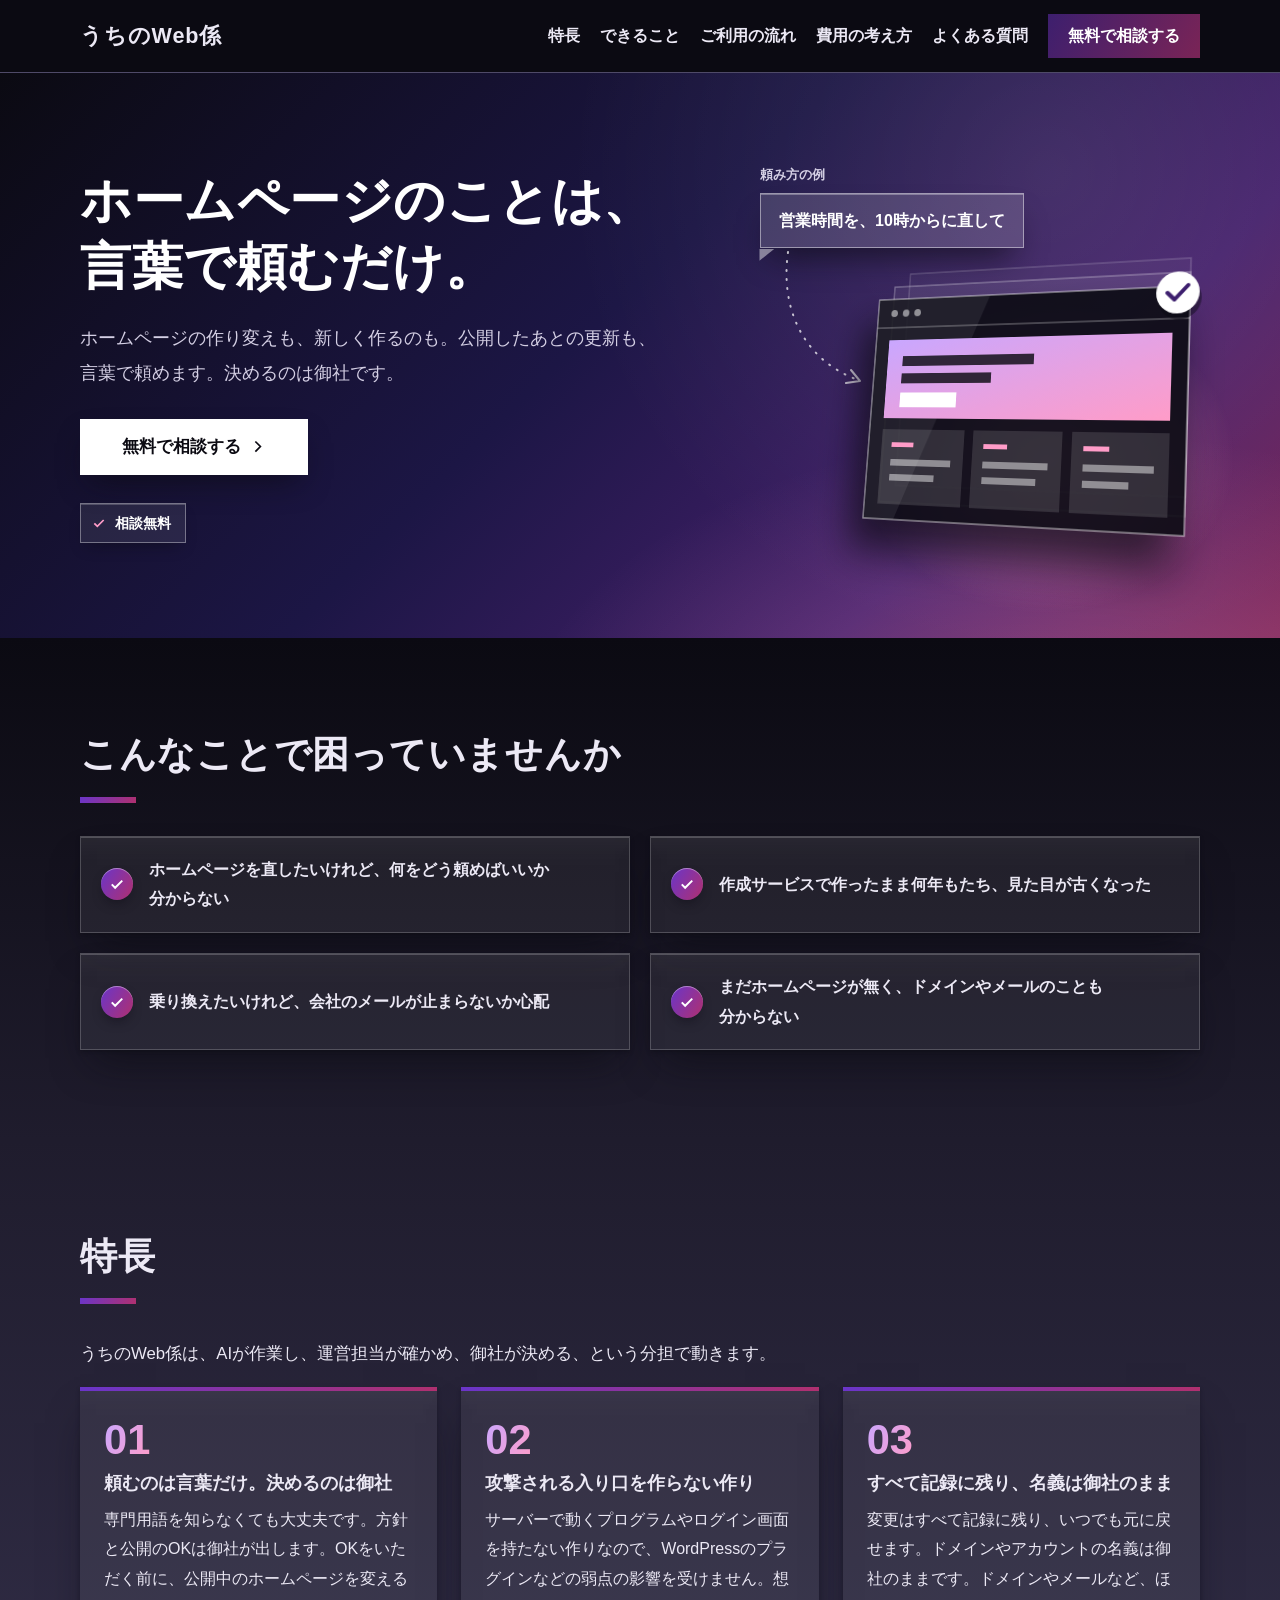
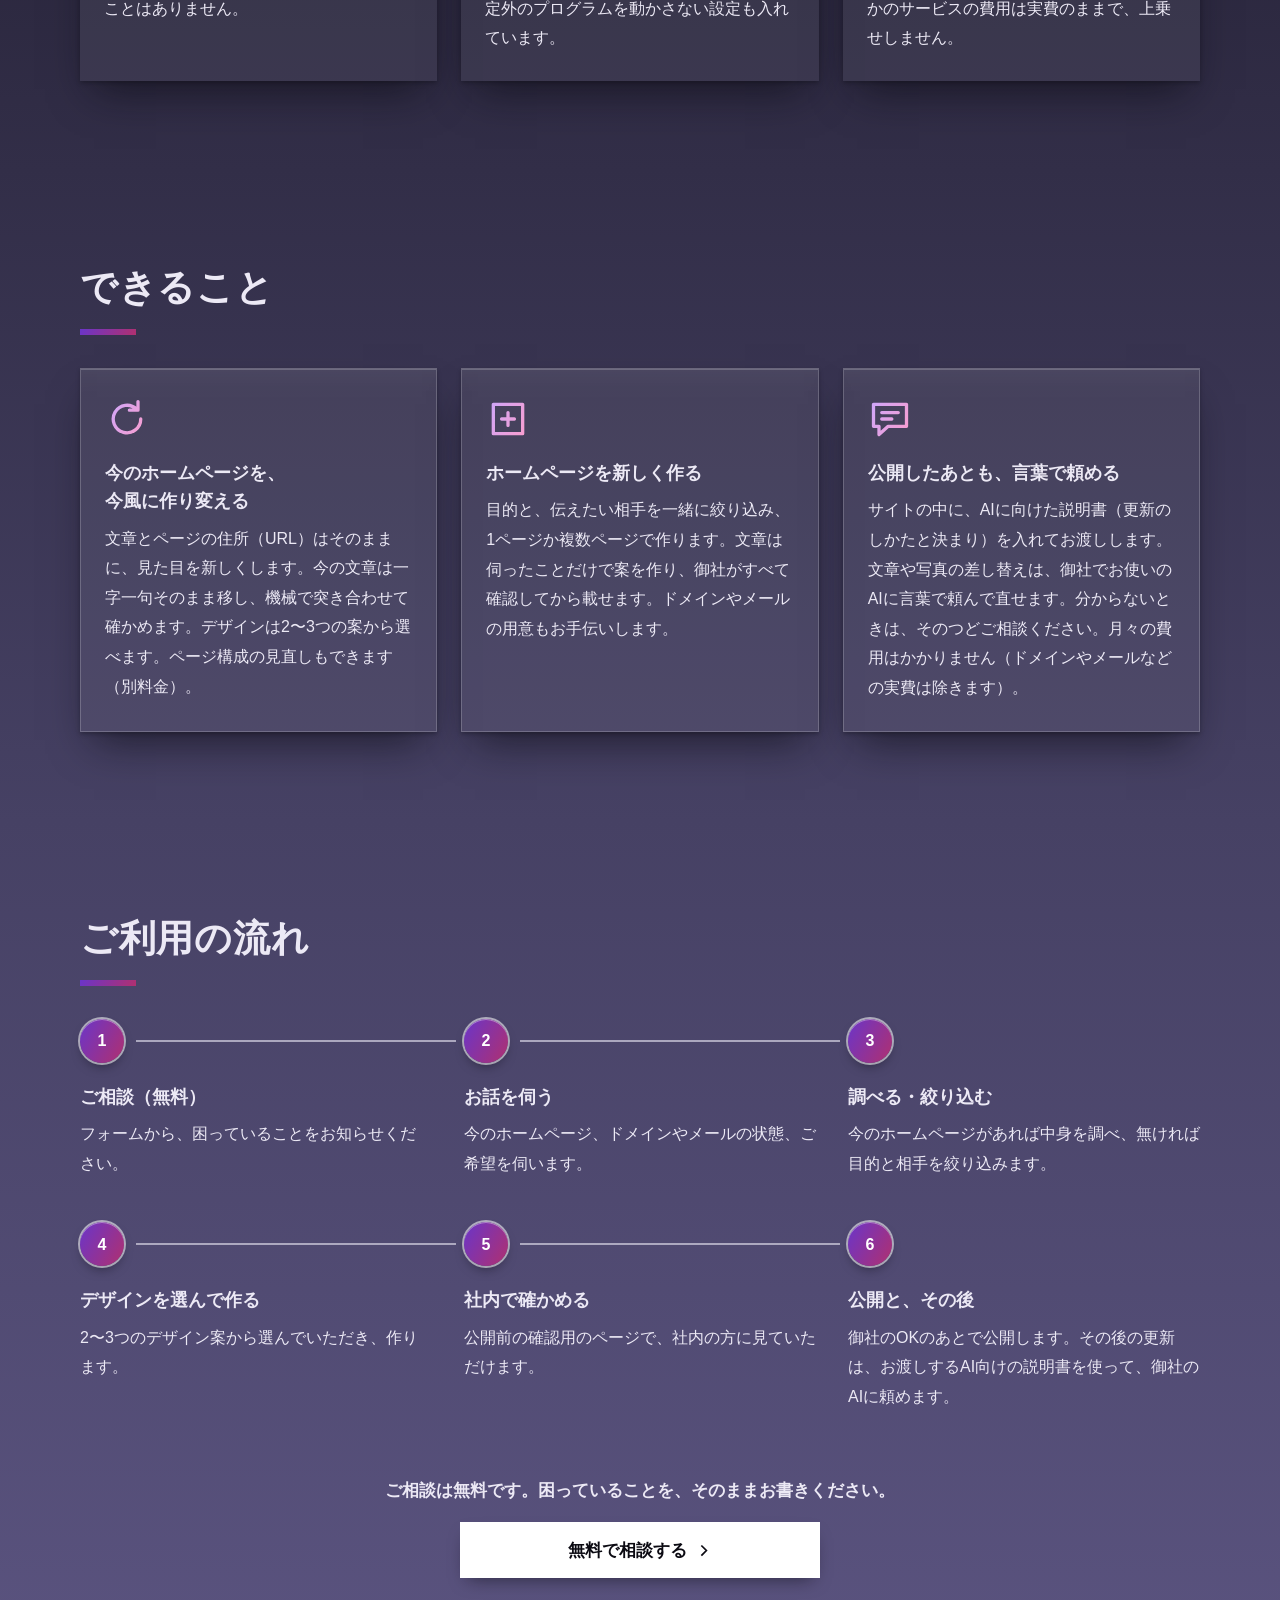
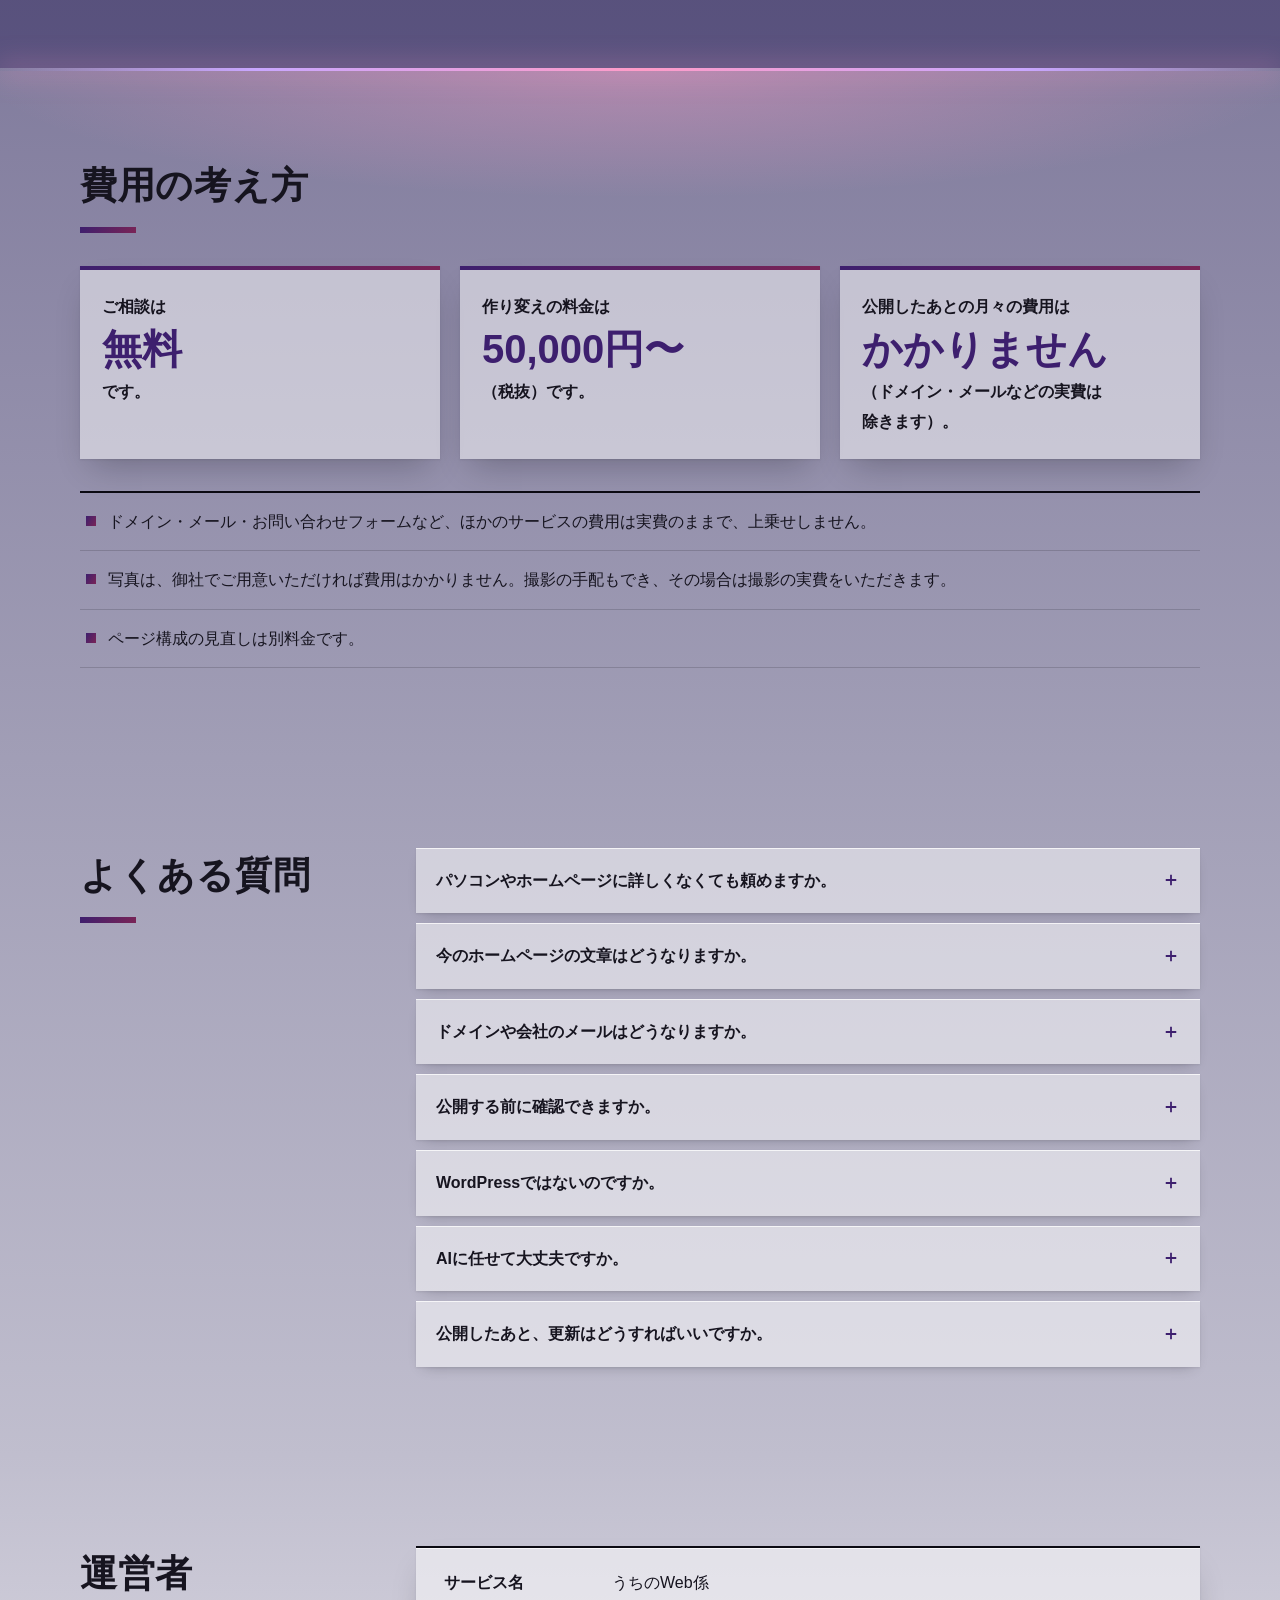
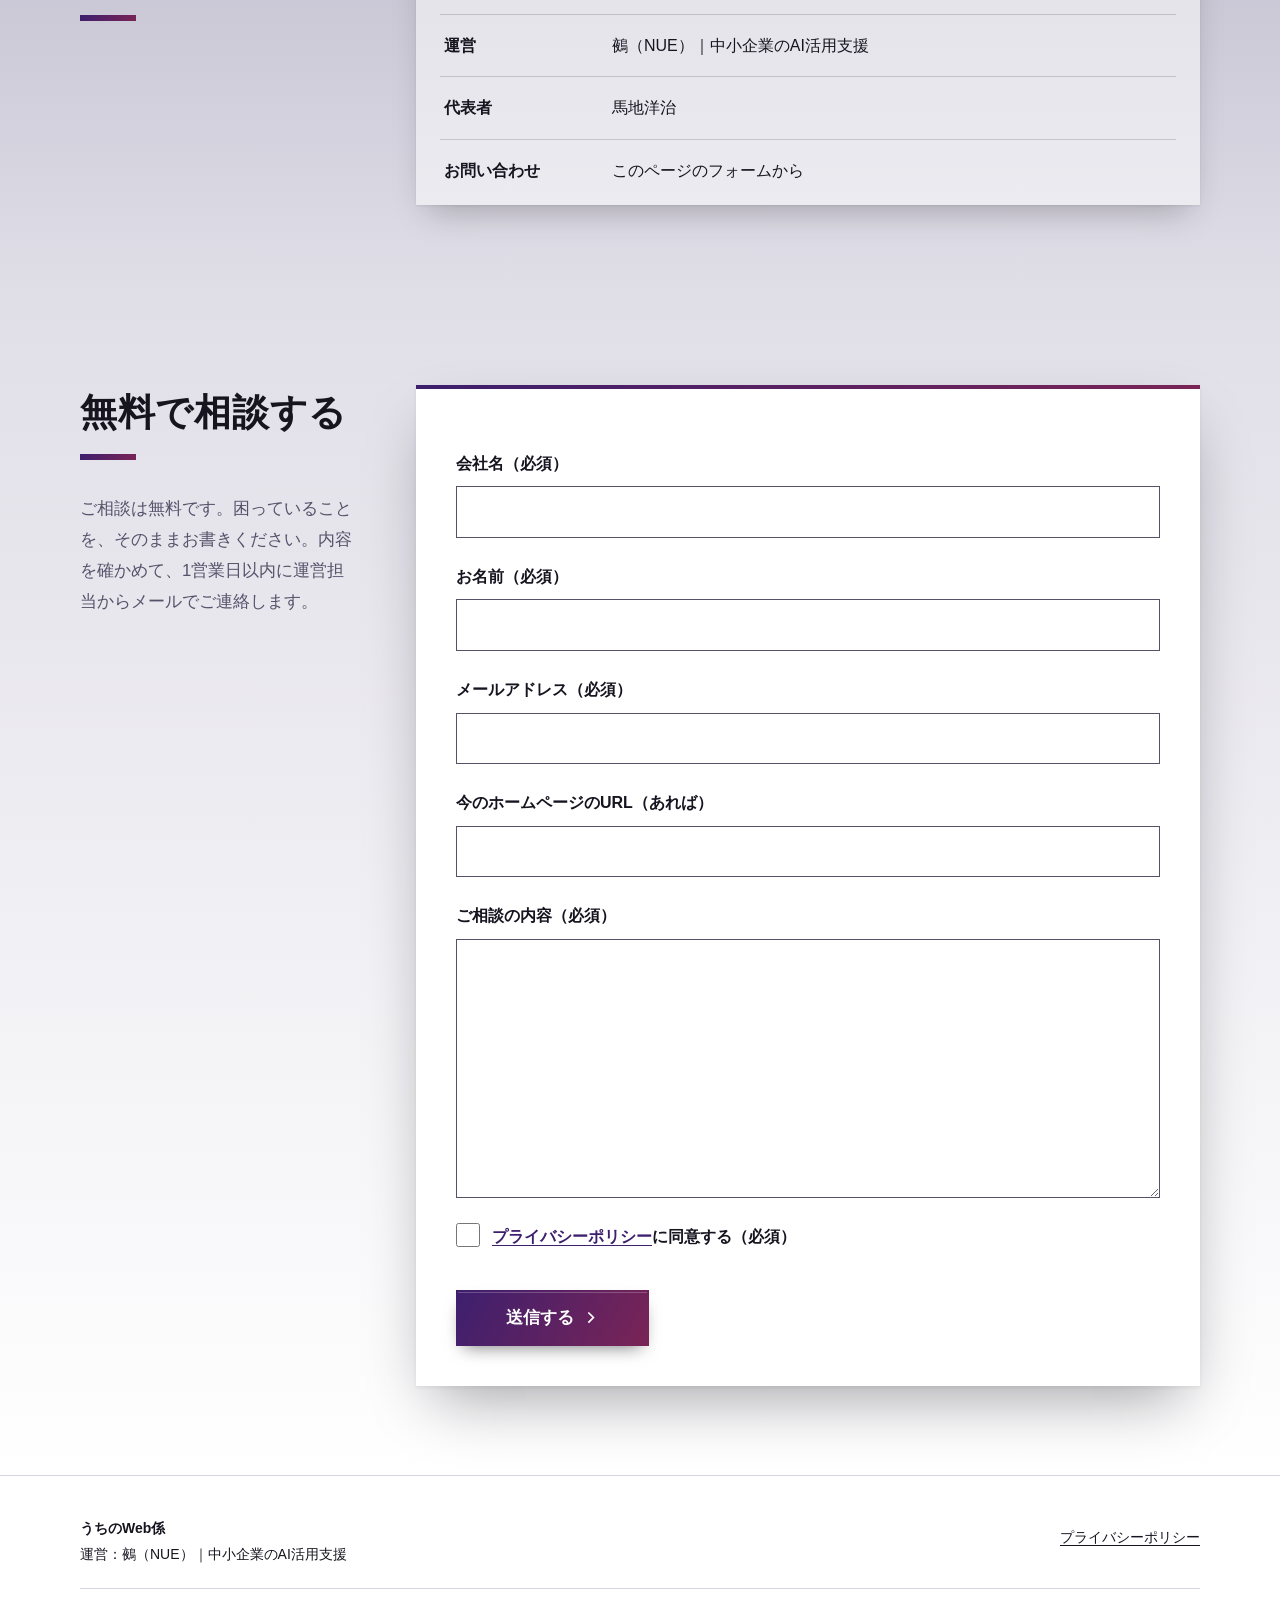
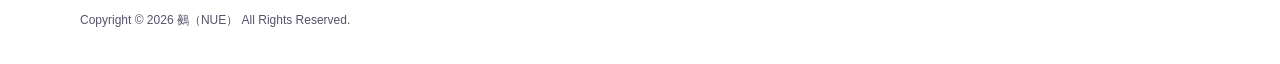
==== index.html @ 13e49b5f "アクセス解析（GoatCounter・Cookie を使わない計測の画像）を全ページに入れる：計測の画像・CSP の img-src・設定・説明書 Co-Authored-By: Claude Opu" ====
<!DOCTYPE html>
<html lang="ja">
<head>
<meta charset="utf-8">
<meta name="viewport" content="width=device-width, initial-scale=1">
<meta http-equiv="Content-Security-Policy" content="default-src 'none'; script-src 'self' 'sha256-riitXBKGtl5y5ccA7GF6ccqJuwEVP5tm8j0ff/fbw9U=' 'sha256-F5KLBaZ2o/7K+NiLPH9sYAgKS5v1W6GIOlRsIuiCIig='; style-src 'self'; img-src 'self' data: https://yojiumaji.goatcounter.com; frame-src 'none'; base-uri 'self'; form-action 'self' https://ssgform.com">
<title>ホームページの作成と更新を、言葉で頼めるサービス - うちのWeb係</title>
<meta name="description" content="中小企業のホームページの作り変えと新規作成を、AIと運営担当が引き受けます。頼むのは言葉だけ。公開する前に、必ず御社が確認します。公開したあとの更新も、言葉で頼めます。ご相談は無料です。">
<link rel="canonical" href="https://www.example.com/">
<meta property="og:type" content="website">
<meta property="og:site_name" content="うちのWeb係">
<meta property="og:locale" content="ja_JP">
<meta property="og:title" content="ホームページの作成と更新を、言葉で頼めるサービス">
<meta property="og:url" content="https://www.example.com/">
<meta property="og:description" content="中小企業のホームページの作り変えと新規作成を、AIと運営担当が引き受けます。頼むのは言葉だけ。公開する前に、必ず御社が確認します。公開したあとの更新も、言葉で頼めます。ご相談は無料です。">
<meta property="og:image" content="https://www.example.com/assets/img/common/ogp.jpg">
<meta property="og:image:width" content="1200">
<meta property="og:image:height" content="630">
<meta name="twitter:card" content="summary_large_image">
<link rel="stylesheet" href="assets/css/style.css">
<script>document.documentElement.className += " js";</script>
<script src="assets/js/main.js" defer></script>
</head>
<body class="page-home page-onepage">
<!-- ===== 共通ヘッダー（全ページ同じ。変更するときは全ページを揃える） ===== -->
<a class="skip-link" href="#main">本文へ移動</a>
<header class="site-header">
  <div class="site-header__inner">
    <a class="site-logo site-logo--text" href="./">うちのWeb係</a>
    <a class="header-cta" href="#contact">無料で相談する</a>
    <nav class="global-nav" aria-label="メインメニュー">
      <button type="button" class="nav-toggle" aria-expanded="false" aria-controls="global-nav-panel"><span class="nav-toggle__icon" aria-hidden="true"></span><span class="nav-toggle__label">メニュー</span></button>
      <div class="global-nav__panel" id="global-nav-panel">
        <ul class="global-nav__list">
          <li class="global-nav__item"><a href="#features">特長</a></li>
          <li class="global-nav__item"><a href="#services">できること</a></li>
          <li class="global-nav__item"><a href="#flow">ご利用の流れ</a></li>
          <li class="global-nav__item"><a href="#price">費用の考え方</a></li>
          <li class="global-nav__item"><a href="#faq">よくある質問</a></li>
          <li class="global-nav__item global-nav__item--cta"><a href="#contact">無料で相談する</a></li>
        </ul>
      </div>
    </nav>
  </div>
</header>
<!-- ===== 共通ここまで ===== -->
<main class="site-main" id="main">
<section class="home-hero" aria-labelledby="home-title">
  <div class="home-hero__inner">
    <div class="home-hero__text">
      <h1 class="home-hero__title" id="home-title"><span class="nw">ホームページのことは、</span><span class="nw">言葉で頼むだけ。</span></h1>
      <p class="home-hero__lead">ホームページの作り変えも、新しく作るのも。公開したあとの更新も、言葉で頼めます。決めるのは御社です。</p>
      <div class="home-hero__actions">
        <a class="button button--inverse" href="#contact">無料で相談する</a>
      </div>
      <ul class="hero-points">
        <li>相談無料</li>
      </ul>
    </div>
    <!-- 絵（飾り）：言葉で頼むと、ホームページができる -->
    <div class="home-hero__art hero-art">
      <div class="hero-art__say">
        <p class="hero-art__label">頼み方の例</p>
        <p class="hero-art__bubble hero-art__bubble--text">営業時間を、10時からに直して</p>
      </div>
      <div class="hero-art__stage" aria-hidden="true">
        <svg class="hero-art__link" viewBox="0 0 440 300" focusable="false">
          <path class="hero-art__path" d="M28 4C20 62 44 112 98 132"/>
          <path class="hero-art__arrow" d="M91 122l9 11-14 2"/>
        </svg>
        <div class="hero-art__tilt">
        <svg class="hero-art__screen" viewBox="0 0 440 300" focusable="false">
          <defs>
            <linearGradient id="hero-art-grad" x1="0" y1="0" x2="1" y2="1">
              <stop class="hero-art__stop-a" offset="0"/>
              <stop class="hero-art__stop-b" offset="1"/>
            </linearGradient>
          </defs>
          <rect class="hero-art__sheet hero-art__sheet--far" x="122" y="12" width="304" height="232"/>
          <rect class="hero-art__sheet" x="104" y="26" width="322" height="236"/>
          <rect class="hero-art__window" x="86" y="40" width="340" height="240"/>
          <path class="hero-art__gloss" d="M86 40h132L122 280H86z"/>
          <path class="hero-art__rule" d="M86 72h340"/>
          <circle class="hero-art__dot" cx="106" cy="56" r="4"/>
          <circle class="hero-art__dot" cx="120" cy="56" r="4"/>
          <circle class="hero-art__dot" cx="134" cy="56" r="4"/>
          <rect class="hero-art__accent" x="102" y="86" width="308" height="86" fill="url(#hero-art-grad)"/>
          <rect class="hero-art__ink" x="120" y="104" width="150" height="11"/>
          <rect class="hero-art__ink" x="120" y="123" width="104" height="11"/>
          <rect class="hero-art__paper" x="120" y="144" width="66" height="16"/>
          <rect class="hero-art__card" x="102" y="184" width="96" height="80"/>
          <rect class="hero-art__card" x="208" y="184" width="96" height="80"/>
          <rect class="hero-art__card" x="314" y="184" width="96" height="80"/>
          <rect class="hero-art__mark" x="114" y="198" width="26" height="5"/>
          <rect class="hero-art__mark" x="220" y="198" width="26" height="5"/>
          <rect class="hero-art__mark" x="326" y="198" width="26" height="5"/>
          <rect class="hero-art__line" x="114" y="216" width="70" height="7"/>
          <rect class="hero-art__line" x="114" y="232" width="52" height="7"/>
          <rect class="hero-art__line" x="220" y="216" width="70" height="7"/>
          <rect class="hero-art__line" x="220" y="232" width="58" height="7"/>
          <rect class="hero-art__line" x="326" y="216" width="70" height="7"/>
          <rect class="hero-art__line" x="326" y="232" width="46" height="7"/>
          <circle class="hero-art__badge-shadow" cx="416" cy="52" r="21"/>
          <circle class="hero-art__badge" cx="414" cy="46" r="21"/>
          <path class="hero-art__check" d="M404 46l7 7 13-14"/>
        </svg>
        </div>
      </div>
    </div>
  </div>
</section>
<div class="page-body page-body--bands">
<section class="band" id="worries" aria-labelledby="worries-title">
  <div class="band__inner">
    <h2 id="worries-title">こんなことで困っていませんか</h2>
    <ul class="checklist">
      <li>ホームページを直したいけれど、何をどう頼めばいいか分からない</li>
      <li>作成サービスで作ったまま何年もたち、<span class="nw">見た目</span>が古くなった</li>
      <li>乗り換えたいけれど、会社のメールが止まらないか心配</li>
      <li>まだホームページが無く、ドメインやメールのことも分からない</li>
    </ul>
  </div>
</section>
<section class="band" id="features" aria-labelledby="features-title">
  <div class="band__inner">
    <h2 id="features-title">特長</h2>
    <p class="section-lead">うちのWeb係は、AIが作業し、運営担当が確かめ、御社が決める、という分担で動きます。</p>
    <ul class="features">
      <li class="feature">
        <h3 class="feature__title">頼むのは言葉だけ。決めるのは御社</h3>
        <p>専門用語を知らなくても大丈夫です。方針と公開のOKは御社が出します。OKをいただく前に、公開中のホームページを変えることはありません。</p>
      </li>
      <li class="feature">
        <h3 class="feature__title">攻撃される入り口を作らない作り</h3>
        <p>サーバーで動くプログラムやログイン画面を持たない作りなので、WordPressのプラグインなどの弱点の影響を受けません。想定外のプログラムを動かさない設定も入れています。</p>
      </li>
      <li class="feature">
        <h3 class="feature__title">すべて記録に残り、名義は御社のまま</h3>
        <p>変更はすべて記録に残り、いつでも元に戻せます。ドメインやアカウントの名義は御社のままです。ドメインやメールなど、ほかのサービスの費用は実費のままで、上乗せしません。</p>
      </li>
    </ul>
  </div>
</section>
<section class="band" id="services" aria-labelledby="services-title">
  <div class="band__inner">
    <h2 id="services-title">できること</h2>
    <ul class="cards">
      <li class="card card--icon-renew">
        <div class="card__body">
          <h3 class="card__title">今のホームページを、今風に作り変える</h3>
          <p>文章とページの住所（URL）はそのままに、見た目を新しくします。今の文章は一字一句そのまま移し、機械で突き合わせて確かめます。デザインは2〜3つの案から選べます。ページ構成の見直しもできます（別料金）。</p>
        </div>
      </li>
      <li class="card card--icon-newpage">
        <div class="card__body">
          <h3 class="card__title">ホームページを新しく作る</h3>
          <p>目的と、伝えたい相手を一緒に絞り込み、1ページか複数ページで作ります。文章は伺ったことだけで案を作り、御社がすべて確認してから載せます。ドメインやメールの用意もお手伝いします。</p>
        </div>
      </li>
      <li class="card card--icon-chat">
        <div class="card__body">
          <h3 class="card__title">公開したあとも、言葉で頼める</h3>
          <p>サイトの中に、AIに向けた説明書（更新のしかたと決まり）を入れてお渡しします。文章や写真の差し替えは、御社でお使いのAIに言葉で頼んで直せます。分からないときは、そのつどご相談ください。月々の費用はかかりません（ドメインやメールなどの実費は除きます）。</p>
        </div>
      </li>
    </ul>
  </div>
</section>
<section class="band" id="flow" aria-labelledby="flow-title">
  <div class="band__inner">
    <h2 id="flow-title">ご利用の流れ</h2>
    <ol class="steps steps--grid">
      <li class="step">
        <h3 class="step__title">ご相談（無料）</h3>
        <p>フォームから、困っていることをお知らせください。</p>
      </li>
      <li class="step">
        <h3 class="step__title">お話を伺う</h3>
        <p>今のホームページ、ドメインやメールの状態、ご希望を伺います。</p>
      </li>
      <li class="step">
        <h3 class="step__title">調べる・絞り込む</h3>
        <p>今のホームページがあれば中身を調べ、無ければ目的と相手を絞り込みます。</p>
      </li>
      <li class="step">
        <h3 class="step__title">デザインを選んで作る</h3>
        <p>2〜3つのデザイン案から選んでいただき、作ります。</p>
      </li>
      <li class="step">
        <h3 class="step__title">社内で確かめる</h3>
        <p>公開前の確認用のページで、社内の方に見ていただけます。</p>
      </li>
      <li class="step">
        <h3 class="step__title">公開と、その後</h3>
        <p>御社のOKのあとで公開します。その後の更新は、お渡しするAI向けの説明書を使って、御社のAIに頼めます。</p>
      </li>
    </ol>
    <div class="band-cta">
      <p class="band-cta__text">ご相談は無料です。困っていることを、そのままお書きください。</p>
      <a class="button button--inverse" href="#contact">無料で相談する</a>
    </div>
  </div>
</section>
<section class="band" id="price" aria-labelledby="price-title">
  <div class="band__inner">
    <h2 id="price-title">費用の考え方</h2>
    <ul class="bullets bullets--price">
      <li class="bullets__key"><span class="bullets__pre">ご相談は</span><strong>無料</strong><span class="bullets__post">です。</span></li>
      <li class="bullets__key"><span class="bullets__pre">作り変えの料金は</span><strong>50,000円〜</strong><span class="bullets__post">（税抜）です。</span></li>
      <li class="bullets__key"><span class="bullets__pre">公開したあとの月々の費用は</span><strong>かかりません</strong><span class="bullets__post">（ドメイン・メールなどの実費は除きます）。</span></li>
      <li>ドメイン・メール・お問い合わせフォームなど、ほかのサービスの費用は実費のままで、上乗せしません。</li>
      <li>写真は、御社でご用意いただければ費用はかかりません。撮影の手配もでき、その場合は撮影の実費をいただきます。</li>
      <li>ページ構成の見直しは別料金です。</li>
    </ul>
  </div>
</section>
<section class="band" id="faq" aria-labelledby="faq-title">
  <div class="band__inner band__inner--split">
    <div class="band__head">
    <h2 id="faq-title">よくある質問</h2>
    </div>
    <div class="band__body">
    <div class="faq">
      <details class="faq__item">
        <summary class="faq__q">パソコンやホームページに詳しくなくても頼めますか。</summary>
        <div class="faq__a"><p>はい。いつもの言葉で頼んでいただければ大丈夫です。専門用語を使うときは、その場で言い換えてお伝えします。</p></div>
      </details>
      <details class="faq__item">
        <summary class="faq__q">今のホームページの文章はどうなりますか。</summary>
        <div class="faq__a"><p>一字一句そのまま移し、元のページと機械で突き合わせて、違いが無いことを確かめます。ページの住所（URL）も今のままなので、検索結果やブックマークもそのまま使えます。</p></div>
      </details>
      <details class="faq__item">
        <summary class="faq__q">ドメインや会社のメールはどうなりますか。</summary>
        <div class="faq__a"><p>名義は御社のままです。今のメールの設定は、切り替える前にすべて表にして引き継ぎます。ドメインやメールの設定は、御社の指示があったときだけ行います。</p></div>
      </details>
      <details class="faq__item">
        <summary class="faq__q">公開する前に確認できますか。</summary>
        <div class="faq__a"><p>はい。公開前の確認用のページで、社内の方に見ていただけます。御社のOKをいただくまで公開しません。</p></div>
      </details>
      <details class="faq__item">
        <summary class="faq__q">WordPressではないのですか。</summary>
        <div class="faq__a"><p>はい。サーバーで動くプログラムやログイン画面を持たない作りにしています。そのため、WordPressのプラグインなどの弱点の影響を受けません。</p></div>
      </details>
      <details class="faq__item">
        <summary class="faq__q">AIに任せて大丈夫ですか。</summary>
        <div class="faq__a"><p>作業はAIが行いますが、方針・確認・公開の判断は、御社と運営担当（人）が行います。変更はすべて記録に残り、いつでも元に戻せます。</p></div>
      </details>
      <details class="faq__item">
        <summary class="faq__q">公開したあと、更新はどうすればいいですか。</summary>
        <div class="faq__a"><p>サイトの中にAIに向けた説明書を入れてお渡しするので、文章や写真の差し替えは、御社でお使いのAIに言葉で頼めます。分からないときは、そのつどご相談ください。</p></div>
      </details>
    </div>
    </div>
  </div>
</section>
<section class="band" id="about" aria-labelledby="about-title">
  <div class="band__inner band__inner--split">
    <div class="band__head">
    <h2 id="about-title">運営者</h2>
    </div>
    <div class="band__body">
    <dl class="spec">
      <div class="spec__row"><dt>サービス名</dt><dd>うちのWeb係</dd></div>
      <div class="spec__row"><dt>運営</dt><dd>鵺（NUE）｜中小企業のAI活用支援</dd></div>
      <div class="spec__row"><dt>代表者</dt><dd>馬地洋治</dd></div>
      <div class="spec__row"><dt>お問い合わせ</dt><dd>このページのフォームから</dd></div>
    </dl>
    </div>
  </div>
</section>
<section class="band" id="contact" aria-labelledby="contact-title">
  <div class="band__inner band__inner--split">
    <div class="band__head">
    <h2 id="contact-title">無料で相談する</h2>
    <p class="section-lead">ご相談は無料です。困っていることを、そのままお書きください。内容を確かめて、1営業日以内に運営担当からメールでご連絡します。</p>
    </div>
    <div class="band__body">
    <form class="contact-form" id="contact-form" action="https://ssgform.com/s/【要確認：SSGformのフォームID】" method="post">
      <div class="form-field">
        <label class="form-field__label" for="f-company">会社名（必須）</label>
        <input id="f-company" name="会社名" type="text" autocomplete="organization" required>
      </div>
      <div class="form-field">
        <label class="form-field__label" for="f-name">お名前（必須）</label>
        <input id="f-name" name="お名前" type="text" autocomplete="name" required>
      </div>
      <div class="form-field">
        <label class="form-field__label" for="f-email">メールアドレス（必須）</label>
        <input id="f-email" name="メールアドレス" type="email" autocomplete="email" required>
      </div>
      <div class="form-field">
        <label class="form-field__label" for="f-url">今のホームページのURL（あれば）</label>
        <input id="f-url" name="今のホームページのURL" type="text" inputmode="url" autocomplete="url">
      </div>
      <div class="form-field">
        <label class="form-field__label" for="f-message">ご相談の内容（必須）</label>
        <textarea id="f-message" name="ご相談の内容" rows="8" required></textarea>
      </div>
      <div class="form-check">
        <input type="checkbox" id="f-agree" name="プライバシーポリシー" value="同意する" required>
        <label for="f-agree"><a href="privacy/">プライバシーポリシー</a>に同意する（必須）</label>
      </div>
      <!-- 迷惑な送信を見分ける欄（SSGform の説明どおりの名前 wana。人には見せない。消さない） -->
      <div class="form-trap" aria-hidden="true">
        <input type="text" name="wana" tabindex="-1" autocomplete="off">
      </div>
      <button class="button" type="submit">送信する</button>
    </form>
    </div>
  </div>
</section>
</div>
</main>
<!-- ===== 共通フッター（全ページ同じ） ===== -->
<footer class="site-footer">
  <div class="site-footer__inner">
    <div class="site-footer__company">
      <p class="site-footer__name">うちのWeb係</p>
      <p class="site-footer__address">運営：鵺（NUE）｜中小企業のAI活用支援</p>
    </div>
    <ul class="site-footer__links">
      <li><a href="privacy/">プライバシーポリシー</a></li>
    </ul>
    <p class="site-footer__copy">Copyright © 2026 鵺（NUE） All Rights Reserved.</p>
  </div>
</footer>
<img class="visually-hidden" src="https://yojiumaji.goatcounter.com/count?p=/" alt="" width="1" height="1">
</body>
</html>
---- assets/css/style.css ----
/* =========================================================
   サイト共通スタイル（ひな形）
   外部フォント・外部ライブラリは使わない。色・余白は「1. 変数」にまとめる。
   顧客ごとに変えるのは、主に「1. 変数」の色・ロゴの大きさ・写真（url）。

   目次
   1. 変数（色・文字・寸法・アイコン）
   2. 基本（文字・リンク・フォーカス・本文へ移動）
   3. ヘッダー（ロゴ）
   4. グローバルナビ（PC：ドロップダウン／960px未満：全面メニュー）
   5. ページ見出し帯・パンくず・タブ
   6. 本文の枠と汎用部品（見出し・写真・横並び・会社情報の表・地図・表・拡大できる画像・ボタン）
   6b. 内容を伝える部品（全幅の帯・強み・カード・流れ・よくある質問・お問い合わせへの誘導・写真の一覧）
   7. ホーム（ヒーロー・スライドショー・主なページへのリンク）
   8. お問い合わせ・プライバシーポリシー・サイトマップ・404
   9. お問い合わせ帯（全ページ共通）
   10. フッター
   11. ライトボックス（画像の拡大表示）
   12. 動きを減らす設定
   13. 強制カラー（Windows のコントラスト テーマ）
   14. このサイトの見た目（夜明け：上は黒、下に行くほど白）と、このサイトだけの部品（文字のロゴ・困りごとの一覧・箇条書き・流れの3列・写真の無いヒーロー）

   画面幅の区切り（各部品のすぐ後ろに書く）
   - 960px：これ未満はメニューボタン（main.js の NAV_BREAKPOINT と必ず同じ値にする）
   - 768px：これ未満はスマートフォン（1列）
   - 「これ未満」は (max-width: 959.98px) のように .98 で書く。拡大率 125% などで画面幅が
     959.5px のような小数になっても、min-width: 960px とどちらか一方に必ず当たるようにするため
     （tools/check_site.py が確かめる）
   ========================================================= */

/* ---------- 1. 変数（色・文字・寸法・アイコン） ---------- */

:root {
  /* 色：会社の色（ロゴの色などに合わせて変える。白地の文字・白抜き文字とも WCAG AA 以上を保つ） */
  --c-primary: #3d1f6e;        /* 紫：リンク・番号・印 */
  --c-primary-hover: #29144d;  /* ホバー */
  --c-primary-tint: #efeaf8;   /* 薄い紫の面 */
  --c-accent: #7a2456;         /* 臙脂：グラデーションの終わり */
  --c-on-primary: #ffffff;     /* 会社の色の面の上の文字 */

  /* 色：文字と面 */
  --c-text: #16141f;           /* 本文（墨） */
  --c-text-muted: #55526a;     /* 補足 */
  --c-bg: #ffffff;             /* 背景 */
  --c-bg-alt: #f4f3f8;         /* 薄い面（ひな形の部品が使う。このサイトの帯は「夜明け」の色） */
  --c-line: #d9d6e3;           /* 罫線 */
  --c-hero-bg: #f4f3f8;        /* ページ見出し帯（プライバシーポリシー・404） */
  --c-hero-surface: #0b0a12;   /* 夜の面（グラデーションが出ないときの色） */
  --c-on-hero: #ffffff;        /* 夜の面の上の文字 */
  --c-on-hero-muted: #d4cfe4;  /* 夜の面の上の補足 */
  --c-ink: #0b0a12;            /* 墨（線・番号の丸） */

  /* 夜明け：ページの上から下へ、黒から白へ（帯ごとに続きの色を受け持つ。14. を見る）
     1〜4番目の帯は白い文字、5〜8番目は黒い文字。境目の色は、どちらの文字もコントラスト AA を満たす値 */
  --dawn-0: #0b0a12;
  --dawn-1: #1f1c2d;
  --dawn-2: #322e48;
  --dawn-3: #464164;
  --dawn-4: #5a537f;           /* ここまで白い文字 */
  --dawn-5: #827d9e;           /* ここから黒い文字 */
  --dawn-6: #a19eb6;
  --dawn-7: #c0bece;
  --dawn-8: #e0dee7;
  --dawn-9: #ffffff;
  --c-on-dark: #ece9f5;        /* 暗い帯・ヘッダーの文字 */
  --c-dark-line: #4f4a68;      /* 暗い帯・ヘッダーの細い線 */
  --c-violet-light: #c9a7ff;   /* 暗い帯の印・リンク */
  --c-line-on-light: rgb(var(--c-shadow-rgb) / .16);  /* 明るい帯の細い線（地が灰色がかっても見える） */
  --c-line-on-dark: rgb(var(--c-white-rgb) / .2);     /* 暗い帯の細い線（どの段の地でも見える） */
  --c-pink-light: #ff9cc8;     /* 夜明けの光（桃色）：地平線・絵・暗い帯の印 */
  --c-panel: var(--c-bg);      /* カードの面（帯の中では、地に白を重ねた色に切り替える。14. を見る） */
  --c-ring: transparent;       /* 番号の丸のふち（暗い帯では、丸が地に溶けないよう白いふちを付ける） */

  /* 奥行き（影と光）：カード・ボタン・番号の丸を、少し浮かせて見せる。動かさない。
     影は夜の色を重ね、上の端に細い光を入れる。暗い帯・明るい帯で切り替える（14. を見る） */
  --shadow-card: 0 1px 2px rgb(var(--c-shadow-rgb) / .08), 0 16px 32px -12px rgb(var(--c-shadow-rgb) / .28);
  --shadow-card-near: 0 1px 2px rgb(var(--c-shadow-rgb) / .08), 0 6px 14px -8px rgb(var(--c-shadow-rgb) / .3); /* 詰めて並ぶカード（よくある質問） */
  --edge-light: inset 0 1px 0 rgb(var(--c-white-rgb) / .75);   /* カードの上の端の光 */
  --shadow-bead: 0 6px 12px -4px rgb(var(--c-shadow-rgb) / .55), inset 0 1px 0 rgb(var(--c-white-rgb) / .38); /* 丸い印（番号・チェック） */
  --shadow-float: 0 2px 4px rgb(var(--c-shadow-rgb) / .06), 0 28px 60px -18px rgb(var(--c-shadow-rgb) / .38); /* いちばん手前に浮く白いカード（お問い合わせフォーム） */
  --c-pink-light-rgb: 255 156 200;  /* 夜明けの光（桃色）を、透かして使うときの数値 */
  --grad-icon: var(--grad-accent);  /* カードの絵の色（暗い帯では明るいグラデーションに切り替える） */

  /* グラデーション（鵺：夜の墨から藍・紫、臙脂へ） */
  --grad-night: radial-gradient(circle at 82% 18%, rgb(255 255 255 / .09), transparent 42%), linear-gradient(135deg, #0b0a12 0%, #1c1645 46%, #44206b 76%, #7a2456 100%);
  --grad-accent: linear-gradient(120deg, var(--c-primary) 0%, var(--c-accent) 100%);
  --grad-accent-hover: linear-gradient(120deg, #29144d 0%, #5e1a42 100%);
  --grad-accent-bright: linear-gradient(120deg, #6a35c9 0%, #b0306f 100%);     /* 暗い帯の線・番号の丸 */
  --grad-accent-text-light: linear-gradient(120deg, #c9a7ff 0%, #ff9cc8 100%); /* 暗い帯のグラデーションの文字（特長の番号）・カードの絵 */
  /* 夜明けの光（動かさない。トップの下からの光と、暗い帯と明るい帯の境目の「地平線」） */
  --grad-dawn-glow: radial-gradient(ellipse 62% 78% at 84% 118%, rgb(255 156 200 / .3), transparent 70%);
  --grad-horizon: linear-gradient(90deg, transparent 0%, #c9a7ff 20%, #ff9cc8 50%, #c9a7ff 80%, transparent 100%);
  --grad-horizon-glow: radial-gradient(ellipse 72% 100% at 50% 0%, rgb(255 156 200 / .4), transparent 72%);

  /* 色：フッター（夜明けの終わりの白）とその上の文字 */
  --c-footer-bg: var(--dawn-9);
  --c-on-footer: var(--c-text);
  --c-on-footer-muted: var(--c-text-muted);

  /* 色：影・幕に使う数値（rgb(var(--c-shadow-rgb) / .1) の形で使う） */
  --c-shadow-rgb: 11 10 18;
  --c-white-rgb: 255 255 255;
  --c-overlay: rgb(var(--c-shadow-rgb) / .55);   /* ホームのヒーローの写真の上の幕 */
  --c-backdrop: rgb(var(--c-shadow-rgb) / .9);   /* 拡大表示の背景 */

  /* 入力欄（ここで決めた値のまま受け継ぐので、帯の中で --c-bg・--c-text を変えても白い欄・濃い文字のまま） */
  --c-field-bg: var(--c-bg);
  --c-field-text: var(--c-text);
  --c-field-line: var(--c-text-muted);
  --c-error: #b3261e;          /* 入力の誤りの印（白地に 6.5:1） */

  /* フォーカス枠（濃い面・会社の色の面では --c-focus-on-dark に切り替える） */
  --c-focus: var(--c-primary);
  --c-focus-on-dark: #ffffff;

  /* 文字（端末の標準フォント） */
  --font-base: "Hiragino Sans", "Hiragino Kaku Gothic ProN", "Noto Sans JP", "Noto Sans CJK JP", "Yu Gothic Medium", "Yu Gothic", YuGothic, Meiryo, sans-serif;

  /* 寸法 */
  --container: 1120px;                       /* 中身の最大幅 */
  --gutter: clamp(16px, 4vw, 40px);          /* 画面の左右の余白 */
  --header-h: 72px;                          /* ヘッダーの高さ（下の @media で変わる） */
  --logo-h: 44px;                            /* ロゴの高さ */
  --section-y: clamp(48px, 7vw, 96px);       /* 本文の上下の余白 */
  --radius: 0px;                             /* 角の丸み（角は立てる） */
  --tap: 44px;                               /* 押せる部分の最小の大きさ */

  /* アイコン（装飾。mask で文字色に塗る） */
  --icon-chevron: url("data:image/svg+xml,%3Csvg xmlns='http://www.w3.org/2000/svg' viewBox='0 0 24 24' fill='none' stroke='%23000' stroke-width='2.4'%3E%3Cpath d='M6 9l6 6 6-6'/%3E%3C/svg%3E");
  --icon-arrow: url("data:image/svg+xml,%3Csvg xmlns='http://www.w3.org/2000/svg' viewBox='0 0 24 24' fill='none' stroke='%23000' stroke-width='2.4'%3E%3Cpath d='M9 5l7 7-7 7'/%3E%3C/svg%3E");
  --icon-zoom: url("data:image/svg+xml,%3Csvg xmlns='http://www.w3.org/2000/svg' viewBox='0 0 24 24' fill='none' stroke='%23000' stroke-width='2.4'%3E%3Ccircle cx='10' cy='10' r='6.5'/%3E%3Cpath d='M15 15l6 6M10 7v6M7 10h6'/%3E%3C/svg%3E");
  --icon-external: url("data:image/svg+xml,%3Csvg xmlns='http://www.w3.org/2000/svg' viewBox='0 0 24 24' fill='none' stroke='%23000' stroke-width='2.4'%3E%3Cpath d='M9 4H4v16h16v-5M13 4h7v7M20 4l-9 9'/%3E%3C/svg%3E");
  --icon-check: url("data:image/svg+xml,%3Csvg xmlns='http://www.w3.org/2000/svg' viewBox='0 0 24 24' fill='none' stroke='%23000' stroke-width='2.6'%3E%3Cpath d='M5 12.5l4.5 4.5L19 7.5'/%3E%3C/svg%3E");
  --icon-plus: url("data:image/svg+xml,%3Csvg xmlns='http://www.w3.org/2000/svg' viewBox='0 0 24 24' fill='none' stroke='%23000' stroke-width='2.4'%3E%3Cpath d='M12 5v14M5 12h14'/%3E%3C/svg%3E");
  --icon-close: url("data:image/svg+xml,%3Csvg xmlns='http://www.w3.org/2000/svg' viewBox='0 0 24 24' fill='none' stroke='%23000' stroke-width='2.4'%3E%3Cpath d='M5 5l14 14M19 5L5 19'/%3E%3C/svg%3E");
  /* 「できること」のカードの絵（このサイト用に描いたもの）：作り変える・新しく作る・言葉で頼む */
  --icon-renew: url("data:image/svg+xml,%3Csvg xmlns='http://www.w3.org/2000/svg' viewBox='0 0 24 24' fill='none' stroke='%23000' stroke-width='1.8' stroke-linecap='round' stroke-linejoin='round'%3E%3Cpath d='M19.5 12a7.5 7.5 0 1 1-2.2-5.3M18 2.5v4.7h-4.7'/%3E%3C/svg%3E");
  --icon-newpage: url("data:image/svg+xml,%3Csvg xmlns='http://www.w3.org/2000/svg' viewBox='0 0 24 24' fill='none' stroke='%23000' stroke-width='1.8' stroke-linecap='round' stroke-linejoin='round'%3E%3Cpath d='M4 4h16v16H4zM12 8.5v7M8.5 12h7'/%3E%3C/svg%3E");
  --icon-chat: url("data:image/svg+xml,%3Csvg xmlns='http://www.w3.org/2000/svg' viewBox='0 0 24 24' fill='none' stroke='%23000' stroke-width='1.8' stroke-linecap='round' stroke-linejoin='round'%3E%3Cpath d='M3 4h18v12H11l-5 4.5V16H3zM7.5 8.5h9M7.5 12h5.5'/%3E%3C/svg%3E");
}

@media (max-width: 959.98px) {
  :root {
    --header-h: 60px;
    --logo-h: 36px;
  }
}

/* ---------- 2. 基本（文字・リンク・フォーカス・本文へ移動） ---------- */

*,
*::before,
*::after {
  box-sizing: border-box;
}

html {
  -webkit-text-size-adjust: 100%;
  text-size-adjust: 100%;
}

/* 固定ヘッダーの下に隠れないように：ページの中の行き先（id のある所）と、ヘッダーの外の操作できる部品に、上の余白を取る。
   ページ全体（html の scroll-padding-top）には付けない。付けると、ヘッダーの中のボタンまで「隠れている」扱いになり、
   キーボードでヘッダーへ移るたびに、ページが勝手に上へ戻るため */
[id],
:where(main, aside, footer) :is(a[href], button, input, select, textarea, summary, [tabindex]) {
  scroll-margin-top: calc(var(--header-h) + 16px);
}

body {
  margin: 0;
  background: var(--c-bg);
  color: var(--c-text);
  font-family: var(--font-base);
  font-size: 16px;
  line-height: 1.85;
  overflow-wrap: break-word; /* 収まらない長い英数字だけを折り返す */
}

@media (max-width: 767.98px) {
  body {
    font-size: 15px;
  }
}

img {
  max-width: 100%;
  height: auto;
  vertical-align: bottom;
}

a {
  color: var(--c-primary);
  text-underline-offset: .2em;
}

a:hover {
  color: var(--c-primary-hover);
}

:focus-visible {
  outline: 3px solid var(--c-focus);
  outline-offset: 2px;
}

/* 別のサイトへ別タブで開くリンクの印 */
.page-body a[target="_blank"]:not(.button)::after {
  content: "";
  display: inline-block;
  width: .85em;
  height: .85em;
  margin-left: .25em;
  vertical-align: -.05em;
  background: currentColor;
  -webkit-mask: var(--icon-external) center / contain no-repeat;
  mask: var(--icon-external) center / contain no-repeat;
}

/* 言葉の途中で改行させないまとまり */
.nw {
  display: inline-block;
}

/* 画面には出さず、読み上げだけに伝える文字 */
.visually-hidden {
  position: absolute;
  width: 1px;
  height: 1px;
  overflow: hidden;
  clip-path: inset(50%);
  white-space: nowrap;
}

/* 本文へ移動（キーボードで最初に Tab を押したときだけ出る） */
.skip-link {
  position: absolute;
  top: 8px;
  left: 8px;
  z-index: 200;
  padding: 8px 16px;
  background: var(--c-bg);
  color: var(--c-primary);
  font-weight: 700;
  border-radius: var(--radius);
  transform: translateY(-200%);
}

.skip-link:focus {
  transform: none;
}

/* ---------- 3. ヘッダー（ロゴ） ---------- */

.site-header {
  position: sticky;
  top: 0;
  z-index: 100;
  background: var(--c-bg);
  border-bottom: 1px solid var(--c-line);
  transition: box-shadow .2s;
}

.site-header.is-scrolled {
  box-shadow: 0 2px 12px rgb(var(--c-shadow-rgb) / .08);
}

.site-header__inner {
  display: flex;
  align-items: center;
  justify-content: space-between;
  gap: 24px;
  max-width: calc(var(--container) + var(--gutter) * 2);
  min-height: var(--header-h);
  margin: 0 auto;
  padding: 0 var(--gutter);
}

.site-logo {
  display: inline-flex;
  align-items: center;
  min-height: var(--tap);
  flex-shrink: 0;
}

.site-logo img {
  width: auto;
  height: var(--logo-h);
}

/* ---------- 4. グローバルナビ（PC：ドロップダウン／960px未満：全面メニュー） ---------- */

.global-nav__list,
.global-nav__sub {
  margin: 0;
  padding: 0;
  list-style: none;
}

.global-nav__item > a,
.global-nav__sub a {
  display: flex;
  align-items: center;
  min-height: var(--tap);
  color: var(--c-text);
  font-weight: 700;
  text-decoration: none;
}

.global-nav__item > a:hover,
.global-nav__sub a:hover {
  color: var(--c-primary);
}

.global-nav__expand {
  display: inline-flex;
  align-items: center;
  justify-content: center;
  width: 32px;
  min-height: var(--tap);
  padding: 0;
  border: 0;
  background: none;
  color: var(--c-text);
  cursor: pointer;
}

.global-nav__expand::before {
  content: "";
  width: 14px;
  height: 14px;
  background: currentColor;
  -webkit-mask: var(--icon-chevron) center / contain no-repeat;
  mask: var(--icon-chevron) center / contain no-repeat;
  transition: transform .2s;
}

.global-nav__item.is-open > .global-nav__expand::before {
  transform: rotate(180deg);
}

/* 「お問い合わせ」の項目はボタンの形 */
.global-nav__item--cta > a {
  justify-content: center;
  padding: 0 20px;
  border-radius: var(--radius);
  background: var(--c-primary);
  color: var(--c-on-primary);
}

.global-nav__item--cta > a:hover {
  background: var(--c-primary-hover);
  color: var(--c-on-primary);
}

.nav-toggle {
  display: none;
}

@media (min-width: 960px) {
  .global-nav__list {
    display: flex;
    align-items: center;
    gap: 4px 20px;
  }

  .global-nav__item {
    position: relative;
    display: flex;
    align-items: center;
  }

  .global-nav__item.has-sub > a {
    padding-right: 0;
  }

  /* 現在のページ（とその親）の下に線 */
  .global-nav__item:not(.global-nav__item--cta) > a {
    position: relative;
  }

  .global-nav__item.is-current:not(.global-nav__item--cta) > a::after,
  .global-nav__item.is-parent > a::after {
    content: "";
    position: absolute;
    left: 0;
    right: 0;
    bottom: 6px;
    height: 3px;
    border-radius: 2px;
    background: var(--c-primary);
  }

  .global-nav__item--cta.is-current > a {
    background: var(--c-primary-hover);
  }

  /* ドロップダウン：マウスを乗せる・∨ ボタンで開く */
  .global-nav__sub {
    position: absolute;
    top: 100%;
    left: -16px;
    z-index: 10;
    min-width: 220px;
    padding: 8px 0;
    border: 1px solid var(--c-line);
    border-radius: var(--radius);
    background: var(--c-bg);
    box-shadow: 0 8px 24px rgb(var(--c-shadow-rgb) / .12);
    visibility: hidden;
    opacity: 0;
    transform: translateY(-4px);
    transition: opacity .15s, transform .15s, visibility .15s;
  }

  .global-nav__item.has-sub:hover:not(.is-dismissed) > .global-nav__sub,
  .global-nav__item.is-open > .global-nav__sub {
    visibility: visible;
    opacity: 1;
    transform: none;
  }

  .global-nav__sub a {
    padding: 4px 20px;
    font-weight: 400;
  }

  .global-nav__sub .is-current > a {
    color: var(--c-primary);
    font-weight: 700;
  }
}

@media (max-width: 959.98px) {
  .js .nav-toggle {
    display: inline-flex;
    align-items: center;
    gap: 8px;
    min-width: var(--tap);
    min-height: var(--tap);
    padding: 0 8px;
    border: 0;
    background: none;
    color: var(--c-text);
    font: inherit;
    font-size: 14px;
    font-weight: 700;
    cursor: pointer;
  }

  /* 三本線（開くと ×） */
  .nav-toggle__icon {
    position: relative;
    width: 22px;
    height: 2px;
    background: currentColor;
    transition: background-color .2s;
  }

  .nav-toggle__icon::before,
  .nav-toggle__icon::after {
    content: "";
    position: absolute;
    left: 0;
    width: 100%;
    height: 2px;
    background: currentColor;
    transition: transform .2s;
  }

  .nav-toggle__icon::before {
    transform: translateY(-7px);
  }

  .nav-toggle__icon::after {
    transform: translateY(7px);
  }

  .nav-open .nav-toggle__icon {
    background-color: transparent;
  }

  .nav-open .nav-toggle__icon::before {
    transform: rotate(45deg);
  }

  .nav-open .nav-toggle__icon::after {
    transform: rotate(-45deg);
  }

  /* JS が動かないときは、メニューをヘッダーの下にそのまま並べる */
  .site-header__inner {
    flex-wrap: wrap;
  }

  .global-nav {
    flex-basis: 100%;
  }

  .js .global-nav {
    flex-basis: auto;
  }

  .js .global-nav__panel {
    position: fixed;
    top: var(--header-h);
    right: 0;
    bottom: 0;
    left: 0;
    overflow-y: auto;
    overscroll-behavior: contain;
    padding: 8px var(--gutter) 40px;
    background: var(--c-bg);
    border-top: 1px solid var(--c-line);
    visibility: hidden;
  }

  .js .nav-open .global-nav__panel {
    visibility: visible;
  }

  .nav-open {
    overflow: hidden;
  }

  .global-nav__item {
    display: flex;
    flex-wrap: wrap;
    align-items: center;
    border-bottom: 1px solid var(--c-line);
  }

  .global-nav__item > a {
    flex: 1;
    padding: 6px 0;
  }

  .global-nav__item.is-current > a,
  .global-nav__item.is-parent > a,
  .global-nav__sub .is-current > a {
    color: var(--c-primary);
  }

  .global-nav__expand {
    width: var(--tap);
  }

  .global-nav__sub {
    flex-basis: 100%;
    padding: 0 0 8px 16px;
  }

  .js .global-nav__item.has-sub:not(.is-open) > .global-nav__sub {
    display: none;
  }

  .global-nav__sub a {
    font-weight: 400;
  }

  .global-nav__item--cta {
    margin-top: 24px;
    border-bottom: 0;
  }

  .global-nav__item--cta > a,
  .global-nav__item--cta.is-current > a {
    color: var(--c-on-primary);
  }
}

/* ---------- 5. ページ見出し帯・パンくず・タブ ---------- */

.page-hero {
  background: var(--c-hero-bg);
}

.page-hero__inner {
  max-width: calc(var(--container) + var(--gutter) * 2);
  margin: 0 auto;
  padding: clamp(28px, 5vw, 56px) var(--gutter) clamp(24px, 4vw, 40px);
}

.page-title {
  margin: 0;
  font-size: clamp(1.6rem, 3.4vw, 2.3rem);
  line-height: 1.4;
  letter-spacing: .04em;
}

/* 見出しの下の短い線 */
.page-title::after {
  content: "";
  display: block;
  width: 48px;
  height: 3px;
  margin-top: 14px;
  border-radius: 2px;
  background: var(--c-primary);
}

.breadcrumb ol {
  display: flex;
  flex-wrap: wrap;
  margin: 0 0 8px;
  padding: 0;
  list-style: none;
  font-size: 14px;
}

.breadcrumb li + li::before {
  content: "›";
  margin: 0 .6em;
  color: var(--c-text-muted);
}

.breadcrumb a {
  display: inline-flex;
  align-items: center;
  min-height: 32px;
  color: var(--c-text-muted);
}

.breadcrumb a[aria-current="page"] {
  color: var(--c-text);
  text-decoration: none;
}

.subnav--tabs ul {
  display: flex;
  flex-wrap: wrap;
  gap: 8px;
  margin: 24px 0 0;
  padding: 0;
  list-style: none;
}

.subnav--tabs a {
  display: inline-flex;
  align-items: center;
  min-height: var(--tap);
  padding: 0 18px;
  border: 1px solid var(--c-line);
  border-radius: 999px;
  background: var(--c-bg);
  color: var(--c-text);
  font-size: 15px;
  font-weight: 700;
  text-decoration: none;
}

.subnav--tabs a:hover {
  border-color: var(--c-primary);
  background: var(--c-primary-tint);
  color: var(--c-primary);
}

.subnav--tabs .is-current a {
  border-color: var(--c-primary);
  background: var(--c-primary);
  color: var(--c-on-primary);
}

/* ---------- 6. 本文の枠と汎用部品 ---------- */

.page-body {
  max-width: calc(var(--container) + var(--gutter) * 2);
  margin: 0 auto;
  padding: var(--section-y) var(--gutter);
}

.page-body > :first-child,
.section > :first-child {
  margin-top: 0;
}

.section + .section {
  margin-top: var(--section-y);
}

.page-body h2 {
  margin: 2.2em 0 .9em;
  padding-left: .7em;
  border-left: 4px solid var(--c-primary);
  font-size: clamp(1.25rem, 2.4vw, 1.6rem);
  line-height: 1.5;
}

.page-body h3 {
  margin: 1.8em 0 .6em;
  font-size: 1.15rem;
  line-height: 1.6;
}

.page-body p {
  margin: 0 0 1.1em;
}

.lead {
  font-size: 1.1em;
}

/* 写真（説明文つき） */
.photo {
  margin: 0;
}

.photo img {
  display: block;
  width: 100%;
  border-radius: var(--radius);
}

.photo figcaption {
  margin-top: 8px;
  color: var(--c-text-muted);
  font-size: 14px;
}

/* 写真と文章の横並び（768px未満は縦並び） */
.media {
  display: grid;
  gap: 24px 40px;
  align-items: start;
}

.media + .media {
  margin-top: 40px;
}

.media > div > :first-child,
.two-col > div > :first-child {
  margin-top: 0;
}

@media (min-width: 768px) {
  .media {
    grid-template-columns: 2fr 3fr;
  }

  /* 写真を右に置く（幅の割合はそのまま） */
  .media--reverse {
    grid-template-columns: 3fr 2fr;
  }

  .media--reverse .photo {
    order: 2;
  }
}

/* 2段組み（960px未満は1段） */
.two-col {
  display: grid;
  gap: 40px;
}

@media (min-width: 960px) {
  .two-col {
    grid-template-columns: 3fr 2fr;
    align-items: start;
  }
}

/* 会社情報などの「項目：内容」の表 */
.spec {
  margin: 0;
  border-top: 1px solid var(--c-line);
}

.spec__row {
  display: grid;
  grid-template-columns: 9em 1fr;
  gap: 4px 24px;
  padding: 16px 4px;
  border-bottom: 1px solid var(--c-line);
}

.spec dt {
  font-weight: 700;
}

.spec dd {
  margin: 0;
}

@media (max-width: 767.98px) {
  .spec__row {
    grid-template-columns: 1fr;
  }
}

/* 地図（Google マップの埋め込み） */
.map-frame {
  overflow: hidden;
  border: 1px solid var(--c-line);
  border-radius: var(--radius);
  background: var(--c-bg-alt);
  aspect-ratio: 4 / 3;
}

.map-frame iframe {
  display: block;
  width: 100%;
  height: 100%;
  border: 0;
}

/* 横に長い表（狭い画面では表だけ横にスクロール） */
.table-scroll {
  overflow-x: auto;
  -webkit-overflow-scrolling: touch;
}

.data-table {
  width: 100%;
  min-width: 600px;
  border-collapse: collapse;
  font-size: 15px;
}

.data-table caption {
  margin-bottom: 8px;
  color: var(--c-text-muted);
  font-size: 14px;
  text-align: left;
}

.data-table th,
.data-table td {
  padding: 12px 14px;
  border: 1px solid var(--c-line);
  text-align: left;
  vertical-align: top;
}

.data-table thead th {
  background: var(--c-bg-alt);
  white-space: nowrap;
}

/* 拡大できる画像（main.js のライトボックス。data-lightbox="グループ名"） */
.zoomable {
  position: relative;
  display: block;
  border-radius: var(--radius);
  overflow: hidden;
}

.zoomable::after {
  content: "";
  position: absolute;
  right: 8px;
  bottom: 8px;
  width: 36px;
  height: 36px;
  border-radius: 50%;
  background: var(--c-primary);
}

.zoomable::before {
  content: "";
  position: absolute;
  right: 16px;
  bottom: 16px;
  z-index: 1;
  width: 20px;
  height: 20px;
  background: var(--c-on-primary);
  -webkit-mask: var(--icon-zoom) center / contain no-repeat;
  mask: var(--icon-zoom) center / contain no-repeat;
}

.zoomable:hover img {
  opacity: .9;
}

/* 書類・スキャン画像を並べる（拡大できる） */
.doc-grid {
  display: grid;
  grid-template-columns: repeat(auto-fill, minmax(min(100%, 140px), 1fr));
  gap: clamp(12px, 2vw, 20px);
  margin: 0;
  padding: 0;
  list-style: none;
}

.doc-grid .zoomable {
  border: 1px solid var(--c-line);
  background: var(--c-bg);
}

/* ボタン */
.button {
  display: inline-flex;
  align-items: center;
  justify-content: center;
  gap: 8px;
  min-height: var(--tap);
  padding: 8px 28px;
  border: 2px solid var(--c-primary);
  border-radius: var(--radius);
  background: var(--c-primary);
  color: var(--c-on-primary);
  font-weight: 700;
  line-height: 1.5;
  text-decoration: none;
}

.button:hover {
  border-color: var(--c-primary-hover);
  background: var(--c-primary-hover);
  color: var(--c-on-primary);
}

.button::after {
  content: "";
  width: 1em;
  height: 1em;
  background: currentColor;
  -webkit-mask: var(--icon-arrow) center / contain no-repeat;
  mask: var(--icon-arrow) center / contain no-repeat;
}

/* 会社の色の面の上のボタン（白地） */
.button--inverse {
  border-color: var(--c-on-primary);
  background: var(--c-on-primary);
  color: var(--c-primary);
}

.button--inverse:hover {
  border-color: var(--c-on-primary);
  background: var(--c-primary-tint);
  color: var(--c-primary-hover);
}

/* ---------- 6b. 内容を伝える部品（全幅の帯・強み・カード・流れ・よくある質問・お問い合わせへの誘導・写真の一覧） ----------
   1ページ型は <div class="page-body page-body--bands"> の中に <section class="band" id="…"> を並べる。
   複数ページ型でも、本文の中で同じ部品を使える。数字は CSS の counter で付ける（HTML に文字を足さない） */

.page-body--bands {
  max-width: none;
  padding: 0;
}

/* 全幅の帯（背景は交互に変えてよい） */
.band {
  padding: var(--section-y) 0;
}

.band--alt {
  background: var(--c-bg-alt);
}

.band__inner {
  max-width: calc(var(--container) + var(--gutter) * 2);
  margin: 0 auto;
  padding: 0 var(--gutter);
}

.band__inner > :first-child {
  margin-top: 0;
}

/* 見出しの下の短い説明 */
.section-lead {
  max-width: 44em;
  margin-bottom: 32px;
  color: var(--c-text-muted);
  font-size: 1.05em;
}

/* 強み（番号つきの3〜4つ） */
.features {
  display: grid;
  grid-template-columns: repeat(auto-fit, minmax(min(100%, 200px), 1fr));
  gap: 24px;
  margin: 0;
  padding: 0;
  list-style: none;
  counter-reset: feature;
}

.feature {
  padding: 28px 24px;
  border-top: 3px solid var(--c-primary);
  border-radius: 0 0 var(--radius) var(--radius);
  background: var(--c-bg);
  box-shadow: 0 2px 12px rgb(var(--c-shadow-rgb) / .06);
}

.feature::before {
  counter-increment: feature;
  content: counter(feature, decimal-leading-zero);
  display: block;
  margin-bottom: 8px;
  color: var(--c-primary);
  font-size: 1.5rem;
  font-weight: 700;
  line-height: 1;
}

.page-body .feature__title,
.page-body .card__title,
.page-body .step__title {
  margin: 0 0 8px;
  font-size: 1.1rem;
}

.feature p:last-child,
.card p:last-child,
.step p:last-child {
  margin-bottom: 0;
}

/* カード（サービス・商品など。写真は 16:10 で切り取る） */
.cards {
  display: grid;
  grid-template-columns: repeat(auto-fit, minmax(min(100%, 200px), 1fr));
  gap: 24px;
  margin: 0;
  padding: 0;
  list-style: none;
}

.card {
  display: flex;
  flex-direction: column;
  overflow: hidden;
  border: 1px solid var(--c-line);
  border-radius: var(--radius);
  background: var(--c-bg);
}

.card > img {
  display: block;
  width: 100%;
  aspect-ratio: 16 / 10;
  object-fit: cover;
}

.card__body {
  flex: 1;
  padding: 20px 22px 24px;
}

/* ご利用の流れ（番号つきの手順） */
.steps {
  display: grid;
  gap: 16px;
  margin: 0;
  padding: 0;
  list-style: none;
  counter-reset: step;
}

.step {
  position: relative;
  padding: 20px 24px 20px 76px;
  border: 1px solid var(--c-line);
  border-radius: var(--radius);
  background: var(--c-bg);
}

.step::before {
  counter-increment: step;
  content: counter(step);
  position: absolute;
  top: 20px;
  left: 20px;
  display: flex;
  align-items: center;
  justify-content: center;
  width: 40px;
  height: 40px;
  border-radius: 50%;
  background: var(--c-primary);
  color: var(--c-on-primary);
  font-weight: 700;
}

@media (min-width: 960px) {
  .steps--row {
    grid-auto-columns: minmax(0, 1fr);
    grid-auto-flow: column;
  }

  .steps--row .step {
    padding: 72px 20px 24px;
  }
}

/* よくある質問（<details> で開閉。JS なしで動く） */
.faq {
  border-top: 1px solid var(--c-line);
}

.faq__item {
  border-bottom: 1px solid var(--c-line);
}

.faq__q {
  display: flex;
  align-items: center;
  justify-content: space-between;
  gap: 16px;
  min-height: var(--tap);
  padding: 16px 4px;
  font-weight: 700;
  list-style: none;
  cursor: pointer;
}

.faq__q::-webkit-details-marker {
  display: none;
}

.faq__q::after {
  content: "";
  flex-shrink: 0;
  width: 18px;
  height: 18px;
  background: var(--c-primary);
  -webkit-mask: var(--icon-plus) center / contain no-repeat;
  mask: var(--icon-plus) center / contain no-repeat;
  transition: transform .2s;
}

.faq__item[open] > .faq__q::after {
  transform: rotate(45deg);
}

.faq__a {
  padding: 0 4px 16px;
}

/* お問い合わせへの誘導（本文の途中・最後に置く枠） */
.cta-box {
  display: flex;
  flex-wrap: wrap;
  align-items: center;
  justify-content: space-between;
  gap: 16px 32px;
  margin: 40px 0 0;
  padding: 28px 32px;
  border: 2px solid var(--c-primary);
  border-radius: var(--radius);
  background: var(--c-primary-tint);
}

.page-body .cta-box p {
  margin: 0;
}

.cta-box__text {
  font-size: 1.1em;
  font-weight: 700;
}

.cta-box__actions {
  display: flex;
  flex-wrap: wrap;
  align-items: center;
  gap: 12px 24px;
}

.cta-box__tel {
  font-size: 1.3em;
  font-weight: 700;
}

/* 写真の一覧（実績・施工例など。押すと拡大） */
.gallery {
  display: grid;
  grid-template-columns: repeat(auto-fill, minmax(min(100%, 150px), 1fr));
  gap: clamp(12px, 2vw, 20px);
  margin: 0;
  padding: 0;
  list-style: none;
}

.gallery img {
  display: block;
  width: 100%;
  aspect-ratio: 4 / 3;
  object-fit: cover;
}

.page-body .gallery__caption {
  margin: 8px 0 0;
  font-size: 14px;
}

/* ホームのヒーローのボタン（1ページ型など） */
.home-hero__actions {
  display: flex;
  flex-wrap: wrap;
  align-items: center;
  gap: 12px 24px;
  margin-top: 28px;
}

.home-hero__tel {
  margin: 0;
  font-size: 1.3em;
  font-weight: 700;
}

/* ---------- 7. ホーム（ヒーロー・スライドショー・主なページへのリンク） ---------- */

.home-hero {
  --c-focus: var(--c-focus-on-dark);
  display: flex;
  align-items: center;
  min-height: clamp(320px, 48vw, 560px);
  /* 色は「14. このサイトだけの部品」の .home-hero（写真を使わないため） */
}

.home-hero__inner {
  width: 100%;
  max-width: calc(var(--container) + var(--gutter) * 2);
  margin: 0 auto;
  padding: var(--section-y) var(--gutter);
}

.home-hero__title {
  margin: 0 0 20px;
  font-size: clamp(1.75rem, 4.6vw, 3.2rem);
  line-height: 1.4;
  letter-spacing: .04em;
}

.home-hero__lead {
  max-width: 40em;
  margin: 0;
  font-size: clamp(1rem, 1.6vw, 1.125rem);
}

/* スライドショー（main.js。自動で切り替わるのは data-autoplay のミリ秒ごと。動きを減らす設定では止める） */
.slideshow {
  position: relative;
}

.slideshow__viewport {
  position: relative;
  overflow: hidden;
  border-radius: var(--radius);
  background: var(--c-bg-alt);
  aspect-ratio: 16 / 10;
}

.slideshow__slide {
  position: absolute;
  inset: 0;
  display: block;
  opacity: 0;
  visibility: hidden;
  transition: opacity .6s, visibility .6s;
}

.slideshow__slide.is-active {
  opacity: 1;
  visibility: visible;
}

.slideshow__slide img {
  width: 100%;
  height: 100%;
  object-fit: contain;
}

/* JS が動かないときは、1枚目だけを出す */
.slideshow__prev,
.slideshow__next {
  position: absolute;
  top: 50%;
  display: inline-flex;
  align-items: center;
  justify-content: center;
  width: var(--tap);
  height: var(--tap);
  margin-top: -40px;
  padding: 0;
  border: 0;
  border-radius: 50%;
  background: rgb(var(--c-white-rgb) / .92);
  color: var(--c-text);
  box-shadow: 0 2px 8px rgb(var(--c-shadow-rgb) / .2);
  cursor: pointer;
}

.slideshow__prev {
  left: 12px;
}

.slideshow__next {
  right: 12px;
}

.slideshow__prev::before,
.slideshow__next::before {
  content: "";
  width: 20px;
  height: 20px;
  background: currentColor;
  -webkit-mask: var(--icon-arrow) center / contain no-repeat;
  mask: var(--icon-arrow) center / contain no-repeat;
}

.slideshow__prev::before {
  transform: scaleX(-1);
}

.slideshow__dots {
  display: flex;
  justify-content: center;
  gap: 4px;
  margin-top: 8px;
}

.slideshow__dot {
  display: inline-flex;
  align-items: center;
  justify-content: center;
  width: var(--tap);
  height: var(--tap);
  padding: 0;
  border: 0;
  background: none;
  cursor: pointer;
}

.slideshow__dot::before {
  content: "";
  width: 12px;
  height: 12px;
  border: 2px solid var(--c-primary);
  border-radius: 50%;
}

.slideshow__dot.is-active::before {
  background: var(--c-primary);
}

html:not(.js) .slideshow__prev,
html:not(.js) .slideshow__next,
html:not(.js) .slideshow__dots {
  display: none;
}

/* 主なページへのリンク（写真つきのカード） */
.home-links ul {
  display: grid;
  grid-template-columns: repeat(auto-fit, minmax(min(100%, 260px), 1fr));
  gap: 24px;
  margin: var(--section-y) 0 0;
  padding: 0;
  list-style: none;
}

.home-links a {
  display: block;
  overflow: hidden;
  border: 1px solid var(--c-line);
  border-radius: var(--radius);
  color: var(--c-text);
  text-decoration: none;
  transition: box-shadow .2s;
}

.home-links a:hover {
  box-shadow: 0 6px 20px rgb(var(--c-shadow-rgb) / .12);
}

.home-links img {
  display: block;
  width: 100%;
  aspect-ratio: 16 / 10;
  object-fit: cover;
}

.home-links__label {
  display: flex;
  align-items: center;
  justify-content: space-between;
  gap: 8px;
  padding: 14px 18px;
  font-weight: 700;
}

.home-links__label::after {
  content: "";
  width: 1em;
  height: 1em;
  background: var(--c-primary);
  -webkit-mask: var(--icon-arrow) center / contain no-repeat;
  mask: var(--icon-arrow) center / contain no-repeat;
}

/* ---------- 8. お問い合わせ・プライバシーポリシー・サイトマップ・404 ---------- */

.contact-info {
  margin: 32px 0;
  padding: 24px;
  border-radius: var(--radius);
  background: var(--c-bg-alt);
}

.contact-info p {
  margin: 0;
}

.contact-info__name {
  font-weight: 700;
}

/* フォームの埋め込み枠（中が空〈コメントだけ〉の間は出さない） */
.form-embed:empty {
  display: none;
}

.form-embed iframe {
  display: block;
  width: 100%;
  min-height: 900px;
  border: 0;
}

/* サイトの中に作るお問い合わせフォーム（<form action="https://…"> で外部のサービスへ送る型。例 SSGform）
   入力欄ごとに <label for> を付け、「（必須）」は見出しの文字に書く。送信先は全ページの CSP の form-action に足す */
.contact-form {
  display: grid;
  gap: 24px;
  max-width: 720px;
}

.form-field {
  display: grid;
  gap: 8px;
}

.form-field__label {
  font-weight: 700;
}

/* 文字を入れる欄（チェック・ラジオは .form-check に置く）。色は「1. 変数」の --c-field-…（帯の色を変えても白い欄・濃い文字のまま）
   文字は 16px 以上（iPhone の Safari は 16px 未満の欄を押すと画面を拡大する） */
.form-field input:not([type="checkbox"], [type="radio"], [type="file"], [type="range"], [type="color"]),
.form-field textarea,
.form-field select {
  width: 100%;
  min-height: var(--tap);
  padding: 10px 12px;
  border: 1px solid var(--c-field-line);
  border-radius: var(--radius);
  background: var(--c-field-bg);
  color: var(--c-field-text);
  font: inherit;
  font-size: max(1rem, 16px);
}

.form-field textarea {
  min-height: 12em;
  resize: vertical;
}

/* 入力したあとで決まりに合わない欄（必須が空・メールアドレスの形でない など）に印を付ける。枠の太さは変えない */
.form-field :is(input, textarea, select):user-invalid {
  border-color: var(--c-error);
  box-shadow: inset 0 0 0 1px var(--c-error);
}

.form-check {
  display: flex;
  align-items: flex-start;
  gap: 12px;
  min-height: var(--tap);
  font-weight: 700;
}

.form-check input {
  flex: none;
  width: 24px;
  height: 24px;
  margin: .1em 0 0;
  accent-color: var(--c-primary);
}

.form-check input:user-invalid {
  outline: 2px solid var(--c-error);
  outline-offset: 2px;
}

/* <button> をリンクのボタン（a.button）と同じ形に（行の高さは .button のまま） */
button.button {
  font-family: inherit;
  font-size: inherit;
  cursor: pointer;
}

.contact-form .button {
  justify-self: start;
}

/* スマホでは送信ボタンを横幅いっぱいに（押しやすく） */
@media (max-width: 767.98px) {
  .contact-form .button {
    justify-self: stretch;
  }
}

/* 迷惑な送信を見分ける入力欄（人には見せない。機械だけが埋める。フォームのサービスの説明どおりの名前にする） */
.form-trap {
  display: none;
}

.policy__section + .policy__section {
  margin-top: 40px;
}

.page-body .policy__title {
  font-size: 1.2rem;
}

.sitemap,
.sitemap ul {
  margin: 0;
  padding: 0;
  list-style: none;
}

.sitemap > li {
  padding: 12px 0;
  border-bottom: 1px solid var(--c-line);
}

.sitemap ul {
  margin-top: 4px;
  padding-left: 1.5em;
}

.sitemap a {
  display: inline-flex;
  align-items: center;
  min-height: 36px;
}

.notfound__text {
  margin-bottom: 32px;
}

/* ---------- 9. お問い合わせ帯（全ページ共通） ---------- */

.site-contact {
  --c-focus: var(--c-focus-on-dark);
  background: var(--c-primary);
  color: var(--c-on-primary);
}

.site-contact__inner {
  display: flex;
  flex-wrap: wrap;
  align-items: center;
  justify-content: space-between;
  gap: 24px 48px;
  max-width: calc(var(--container) + var(--gutter) * 2);
  margin: 0 auto;
  padding: clamp(40px, 6vw, 64px) var(--gutter);
}

.site-contact p {
  margin: 0;
}

.site-contact__title {
  font-size: clamp(1.2rem, 2.4vw, 1.5rem);
  font-weight: 700;
  line-height: 1.5;
}

.site-contact__actions {
  display: flex;
  flex-wrap: wrap;
  align-items: center;
  gap: 16px 32px;
}

.site-contact__tel {
  font-size: clamp(1.4rem, 3vw, 1.8rem);
  font-weight: 700;
  letter-spacing: .04em;
}

.site-contact__tel-label {
  margin-right: .4em;
  font-size: .6em;
}

/* ---------- 10. フッター ---------- */

.site-footer {
  --c-focus: var(--c-focus-on-dark);
  background: var(--c-footer-bg);
  color: var(--c-on-footer);
  font-size: 14px;
}

.site-footer__inner {
  display: grid;
  gap: 20px 40px;
  max-width: calc(var(--container) + var(--gutter) * 2);
  margin: 0 auto;
  padding: 40px var(--gutter) 32px;
}

@media (min-width: 768px) {
  .site-footer__inner {
    grid-template-columns: 1fr auto;
  }

  .site-footer__copy {
    grid-column: 1 / -1;
  }
}

.site-footer p {
  margin: 0;
}

.site-footer__name {
  font-weight: 700;
}

.site-footer__links {
  display: flex;
  flex-wrap: wrap;
  gap: 0 24px;
  margin: 0;
  padding: 0;
  list-style: none;
}

.site-footer__links a {
  display: inline-flex;
  align-items: center;
  min-height: var(--tap);
  color: var(--c-on-footer);
}

.site-footer__links a:hover {
  color: var(--c-on-footer);
  text-decoration-thickness: 2px;
}

.site-footer__copy {
  padding-top: 20px;
  border-top: 1px solid rgb(var(--c-white-rgb) / .15);
  color: var(--c-on-footer-muted);
  font-size: 12px;
}

/* ---------- 11. ライトボックス（画像の拡大表示。main.js が作る） ---------- */

.lightbox {
  --c-focus: var(--c-focus-on-dark);
  width: 100%;
  max-width: none;
  height: 100%;
  max-height: none;
  margin: 0;
  padding: 0;
  border: 0;
  background: transparent;
}

.lightbox::backdrop {
  background: var(--c-backdrop);
}

.lightbox__stage {
  display: flex;
  align-items: center;
  justify-content: center;
  width: 100%;
  height: 100%;
  padding: 64px 72px;
}

.lightbox__stage img {
  max-width: 100%;
  max-height: 100%;
  object-fit: contain;
}

/* 書類・スキャン画像は幅いっぱいにして縦にスクロール */
.lightbox--doc .lightbox__stage {
  display: block;
  overflow-y: auto;
  text-align: center;
}

.lightbox--doc .lightbox__stage img {
  max-height: none;
  width: min(100%, 1000px);
}

.lightbox__prev,
.lightbox__next,
.lightbox__close {
  position: fixed;
  display: inline-flex;
  align-items: center;
  justify-content: center;
  width: 48px;
  height: 48px;
  padding: 0;
  border: 0;
  border-radius: 50%;
  background: rgb(var(--c-white-rgb) / .92);
  color: var(--c-text);
  cursor: pointer;
}

.lightbox__prev::before,
.lightbox__next::before,
.lightbox__close::before {
  content: "";
  width: 22px;
  height: 22px;
  background: currentColor;
  -webkit-mask: var(--icon-arrow) center / contain no-repeat;
  mask: var(--icon-arrow) center / contain no-repeat;
}

.lightbox__close::before {
  -webkit-mask-image: var(--icon-close);
  mask-image: var(--icon-close);
}

.lightbox__prev::before {
  transform: scaleX(-1);
}

.lightbox__prev {
  top: 50%;
  left: 12px;
  margin-top: -24px;
}

.lightbox__next {
  top: 50%;
  right: 12px;
  margin-top: -24px;
}

.lightbox__close {
  top: 12px;
  right: 12px;
}

.lightbox [hidden] {
  display: none;
}

.lightbox-open {
  overflow: hidden;
}

@media (max-width: 767.98px) {
  .lightbox__stage {
    padding: 64px 8px;
  }

  .lightbox__prev,
  .lightbox__next {
    top: auto;
    bottom: 12px;
    margin-top: 0;
  }
}

/* ---------- 12. 動きを減らす設定 ---------- */

@media (prefers-reduced-motion: reduce) {
  *,
  *::before,
  *::after {
    transition-duration: .01ms !important;
    animation-duration: .01ms !important;
    animation-iteration-count: 1 !important;
    scroll-behavior: auto !important;
  }
}

/* ---------- 13. 強制カラー（Windows のコントラスト テーマ） ---------- */

@media (forced-colors: active) {
  .button,
  .global-nav__item--cta > a,
  .subnav--tabs a,
  .slideshow__prev,
  .slideshow__next,
  .lightbox__prev,
  .lightbox__next,
  .lightbox__close {
    border: 1px solid ButtonText;
  }

  .global-nav__expand::before,
  .button::after,
  .zoomable::before,
  .home-links__label::after,
  .slideshow__prev::before,
  .slideshow__next::before,
  .lightbox__prev::before,
  .lightbox__next::before,
  .lightbox__close::before,
  .page-body a[target="_blank"]:not(.button)::after {
    background: ButtonText;
  }

  .slideshow__dot::before {
    border-color: ButtonText;
  }

  .faq__q::after {
    background: ButtonText;
  }

  .feature,
  .step::before {
    border: 1px solid CanvasText;
  }

  .slideshow__dot.is-active::before {
    background: Highlight;
  }
}

/* ---------- 14. このサイトの見た目（鵺・夜明け：上は黒、下に行くほど白。太い字と線）と、このサイトだけの部品 ----------
   上の 1〜13 は共通のひな形。このサイトだけの見た目は、ここにまとめて書く（色は「1. 変数」）
   ・ヘッダーは黒、トップは夜のグラデーション、本文の帯は上から順に黒→白、フッターは白
   ・帯の色は「上から何番目の帯か」で決まる（帯を並べ替えても、上から暗→明のまま）。帯を9つ以上にするときは、下の「帯：上から順に暗→明」に足す */

/* ヘッダー：黒（中のメニューも同じ色の考え方） */
.site-header {
  --c-bg: var(--dawn-0);
  --c-text: var(--c-on-dark);
  --c-ink: var(--c-on-dark);
  --c-line: var(--c-dark-line);
  --c-primary: var(--c-violet-light);
  --c-focus: var(--c-focus-on-dark);
  color: var(--c-text);
}

/* ヘッダーの奥行き：スクロールすると（main.js が is-scrolled を付ける）、少し透けて、下を流れる中身が
   すりガラスごしのようにぼんやり見え、影が落ちる。ページのいちばん上では、透けない黒のまま。
   ぼかしは ::before に掛ける（ヘッダーそのものに掛けると、スマホの全面メニュー〈position: fixed〉の基準がヘッダーになって崩れる） */
.site-header.is-scrolled {
  background: rgb(var(--c-shadow-rgb) / .86);
  box-shadow: 0 12px 28px -12px rgb(var(--c-shadow-rgb) / .7);
}

.site-header.is-scrolled::before {
  content: "";
  position: absolute;
  z-index: -1;
  inset: 0;
  -webkit-backdrop-filter: blur(12px);
  backdrop-filter: blur(12px);
}

/* メニューを開いている間は、透けさせない・ぼかさない・影を落とさない（全面メニューの地と揃える） */
.nav-open .site-header.is-scrolled {
  background: var(--c-bg);
  box-shadow: none;
}

.nav-open .site-header.is-scrolled::before {
  content: none;
}

/* 「透明を減らす」設定の方には、透けさせない */
@media (prefers-reduced-transparency: reduce) {
  .site-header.is-scrolled {
    background: var(--c-bg);
  }

  .site-header.is-scrolled::before {
    content: none;
  }
}

/* 帯：上から順に暗→明（帯の中も上下のグラデーション） */
.page-body--bands > .band:nth-of-type(1) { background: linear-gradient(var(--dawn-0), var(--dawn-1)); }
.page-body--bands > .band:nth-of-type(2) { background: linear-gradient(var(--dawn-1), var(--dawn-2)); }
.page-body--bands > .band:nth-of-type(3) { background: linear-gradient(var(--dawn-2), var(--dawn-3)); }
.page-body--bands > .band:nth-of-type(4) { background: linear-gradient(var(--dawn-3), var(--dawn-4)); }
.page-body--bands > .band:nth-of-type(5) { background: var(--grad-horizon-glow) top / 100% 180px no-repeat, linear-gradient(var(--dawn-5), var(--dawn-6)); }
.page-body--bands > .band:nth-of-type(6) { background: linear-gradient(var(--dawn-6), var(--dawn-7)); }
.page-body--bands > .band:nth-of-type(7) { background: linear-gradient(var(--dawn-7), var(--dawn-8)); }
.page-body--bands > .band:nth-of-type(8) { background: linear-gradient(var(--dawn-8), var(--dawn-9)); }

/* 暗い帯（1〜4番目）：白い文字・明るい印。カードの面は、地に白をうすく重ねる */
.page-body--bands > .band:nth-of-type(-n+4) {
  --c-text: var(--c-on-dark);
  --c-text-muted: var(--c-on-dark);
  --c-ink: var(--c-on-dark);
  --c-line: var(--c-line-on-dark);
  --c-primary: var(--c-violet-light);
  --c-focus: var(--c-focus-on-dark);
  --c-panel: rgb(var(--c-white-rgb) / .06);
  --c-ring: rgb(var(--c-white-rgb) / .55);
  --shadow-card: 0 2px 4px rgb(var(--c-shadow-rgb) / .3), 0 22px 40px -14px rgb(var(--c-shadow-rgb) / .65);
  --edge-light: inset 0 1px 0 rgb(var(--c-white-rgb) / .2), inset 0 36px 36px -36px rgb(var(--c-white-rgb) / .07);
  --grad-accent: var(--grad-accent-bright);
  --grad-icon: var(--grad-accent-text-light);
  color: var(--c-text);
}

/* 明るい帯（5番目から）：黒い文字。細い線は暗い半透明（白に近い線だと地に溶ける）。カードの面は、地に白を重ねる */
.page-body--bands > .band:nth-of-type(n+5) {
  --c-line: var(--c-line-on-light);
  --c-panel: rgb(var(--c-white-rgb) / .5);
}

/* 地平線：暗い帯と明るい帯の境目（5番目の帯の上の端）に、夜明けの光の線 */
.page-body--bands > .band:nth-of-type(5) {
  position: relative;
}

.page-body--bands > .band:nth-of-type(5)::before {
  content: "";
  position: absolute;
  top: 0;
  right: 0;
  left: 0;
  height: 3px;
  background: var(--grad-horizon);
  box-shadow: 0 0 26px 2px rgb(var(--c-pink-light-rgb) / .5); /* 線そのものが光って見えるように */
}

/* フッター：白（上に線。フォーカス枠は白地用の色に戻す） */
.site-footer {
  --c-focus: var(--c-primary);
  border-top: 1px solid var(--c-line);
}

.site-footer__copy {
  border-top-color: var(--c-line);
}

/* 見出しの最後の行に1〜2文字だけ残らないように（文節で折り返せるブラウザでは文節で） */
h1,
h2,
h3,
.faq__q {
  text-wrap: balance;
  word-break: auto-phrase;
}

/* 本文・箇条書きも、最後の行に1〜2字だけ残りにくく（対応していないブラウザではふつうに折り返す） */
.page-body p,
.page-body li {
  text-wrap: pretty;
}

.checklist li {
  word-break: auto-phrase;
}

/* 文字のロゴ（ロゴの画像ができたら画像に替え、この文字を alt にする） */
.site-logo--text {
  color: var(--c-ink);
  font-size: 1.35rem;
  font-weight: 800;
  letter-spacing: .04em;
  text-decoration: none;
}

.site-logo--text:hover {
  color: var(--c-primary);
}

/* ボタンは紫から臙脂へのグラデーション */
.button,
.global-nav__item--cta > a {
  border-color: transparent;
  background: var(--grad-accent);
  background-origin: border-box;
}

.button:hover,
.global-nav__item--cta > a:hover,
.global-nav__item--cta.is-current > a {
  border-color: transparent;
  background: var(--grad-accent-hover);
}

/* 白いボタン（夜の面・暗い帯の上）。文字は、帯の中でも変わらない夜の色にする（--c-ink は暗い帯では白になるため） */
.button--inverse,
.button--inverse:hover {
  border-color: var(--c-on-hero);
  background: var(--c-on-hero);
  color: var(--c-hero-surface);
}

.button--inverse:hover {
  background: var(--c-primary-tint);
}

/* ボタン：マウスを乗せると少し浮き、矢印が少し進む（「動きを減らす」設定では動かさない。12. を見る） */
.button {
  box-shadow: inset 0 1px 0 rgb(var(--c-white-rgb) / .22), 0 8px 18px -8px rgb(var(--c-shadow-rgb) / .6);
  transition: transform .15s, box-shadow .15s;
}

.button::after {
  transition: transform .15s;
}

.button:hover {
  box-shadow: inset 0 1px 0 rgb(var(--c-white-rgb) / .22), 0 16px 28px -10px rgb(var(--c-shadow-rgb) / .6);
  transform: translateY(-2px);
}

/* 押している間は、少し沈む */
.button:active {
  box-shadow: inset 0 1px 0 rgb(var(--c-white-rgb) / .22), 0 3px 8px -4px rgb(var(--c-shadow-rgb) / .6);
  transform: translateY(1px);
}

.button:hover::after {
  transform: translateX(3px);
}

@media (prefers-reduced-motion: reduce) {
  .button:hover,
  .button:hover::after,
  .button:active {
    transform: none;
  }
}

/* 帯の最後に置く「無料で相談する」（いまは「ご利用の流れ」の最後。ヘッダー・トップのボタンと同じ文字・同じ行き先）。上に一文 */
.band-cta {
  display: grid;
  justify-items: center;
  gap: 16px;
  margin-top: clamp(40px, 6vw, 64px);
  text-align: center;
}

.page-body .band-cta__text {
  margin: 0;
  font-size: 1.05rem;
  font-weight: 700;
  text-wrap: balance;
  word-break: auto-phrase;
}

.band-cta .button {
  width: min(100%, 360px);
  min-height: 56px;
  padding: 12px 40px;
  font-size: 1.05rem;
}

/* スマホでも「無料で相談する」をヘッダーに出す（並びはロゴ → 相談 → メニューボタン。Tab の順も同じ）。
   PC（960px 以上）はナビの中のボタンを使うので出さない。メニューを開いている間は、メニューの中の同じボタンを使う */
.header-cta {
  display: none;
}

@media (max-width: 959.98px) {
  .js .site-header__inner {
    flex-wrap: nowrap;
    gap: 8px;
  }

  /* 文字を大きくする設定などで入りきらないときは、ロゴの文字が折り返す（重ならない） */
  .js .site-logo--text {
    flex-shrink: 1;
    min-width: 0;
  }

  .js .header-cta {
    display: inline-flex;
    align-items: center;
    min-height: var(--tap);
    margin-left: auto;
    padding: 0 12px;
    background: var(--grad-accent);
    color: var(--c-on-primary);
    font-size: .875rem;
    font-weight: 700;
    line-height: 1.3;
    text-decoration: none;
    white-space: nowrap;
  }

  .js .header-cta:hover {
    background: var(--grad-accent-hover);
    color: var(--c-on-primary);
  }

  .js .nav-open .header-cta {
    visibility: hidden;
  }
}

/* 狭い画面：「メニュー」の文字は見た目だけ隠し（読み上げには残す）、ロゴと相談のボタンを少し小さく */
@media (max-width: 399.98px) {
  .js .nav-toggle__label {
    position: absolute;
    width: 1px;
    height: 1px;
    overflow: hidden;
    clip-path: inset(50%);
    white-space: nowrap;
  }

  .js .site-logo--text {
    font-size: 1.2rem;
  }

  .js .header-cta {
    padding: 0 8px;
    font-size: .8125rem;
  }
}

/* トップ：夜のグラデーションの面に、太く大きな見出し。「、」の後ろだけで折り返す（.nw のまとまり）。
   右下から夜明けの光。右（960px 未満は下）に、飾りの絵「言葉で頼むと、ホームページができる」 */
.home-hero {
  min-height: 0;
  overflow: hidden; /* 絵の後ろの丸い光が、次の帯へはみ出さないように */
  background-color: var(--c-hero-surface);
  background-image: var(--grad-dawn-glow), var(--grad-night);
  color: var(--c-on-hero);
}

.home-hero__inner {
  display: grid;
  gap: 40px clamp(24px, 4vw, 48px);
  align-items: center;
  padding-top: clamp(48px, 7vw, 96px);
  padding-bottom: clamp(48px, 7vw, 96px);
}

.home-hero__title {
  font-size: clamp(1.5rem, 7.4vw, 3.8rem);
  font-weight: 800;
  line-height: 1.3;
  letter-spacing: .01em;
}

.home-hero__lead {
  max-width: 32em;
  color: var(--c-on-hero-muted);
  font-size: clamp(1rem, 1.5vw, 1.15rem);
  line-height: 1.9;
  text-wrap: pretty;
  word-break: auto-phrase;
}

.home-hero__actions .button {
  min-height: 56px;
  padding: 12px 40px;
  font-size: 1.05rem;
}

.home-hero__actions .button:not(:hover, :active) {
  box-shadow: 0 14px 30px -10px rgb(var(--c-shadow-rgb) / .7);
}

@media (min-width: 768px) {
  .home-hero__inner {
    grid-template-columns: minmax(0, 1.15fr) minmax(0, .85fr);
  }

  /* 2列のときは、見出しの1行（「ホームページのことは、」）が左の列に収まる大きさにする */
  .home-hero__title {
    font-size: clamp(2rem, 4.2vw, 3.2rem);
  }
}

/* トップの絵：吹き出し（頼み方の例の言葉）から、点線の矢印で、ホームページの画面（飾り）へ。色は変数から取る。
   奥行き：吹き出しは手前に浮かせ（影）、画面は立体に傾けて、後ろに紙を重ね、下に影を落とす。動かさない */
.hero-art {
  width: 100%;
  max-width: 300px;
  margin: 0 auto;
}

@media (min-width: 768px) {
  .hero-art {
    max-width: 440px;
    margin-right: 0;
  }
}

.hero-art__bubble {
  position: relative;
  border: 1.5px solid rgb(var(--c-white-rgb) / .45);
  background: rgb(var(--c-white-rgb) / .14);
  box-shadow: inset 0 1px 0 rgb(var(--c-white-rgb) / .3), 0 18px 32px -12px rgb(var(--c-shadow-rgb) / .75);
}

/* 吹き出しのしっぽ（左下の角から下へ） */
.hero-art__bubble::after {
  content: "";
  position: absolute;
  top: 100%;
  left: -1.5px;
  width: 15px;
  height: 12px;
  margin-top: 1.5px;
  background: rgb(var(--c-white-rgb) / .45);
  clip-path: polygon(0 0, 100% 0, 0 100%);
}

/* 絵の舞台：後ろに夜明けの光、その上に矢印の層（平ら）と画面の層（立体）を重ねる */
.hero-art__stage {
  position: relative;
  aspect-ratio: 440 / 300;
  perspective: 900px;
}

.hero-art__stage::before {
  content: "";
  position: absolute;
  inset: 18% -8% -22% 22%;
  background: radial-gradient(closest-side, rgb(var(--c-pink-light-rgb) / .5), transparent);
}

.hero-art__link,
.hero-art__tilt,
.hero-art__screen {
  position: absolute;
  inset: 0;
}

.hero-art__link,
.hero-art__screen {
  display: block;
  width: 100%;
  height: 100%;
  overflow: visible;
}

/* 画面を立体に傾ける（左が奥、右が手前。上を少し奥へ） */
.hero-art__tilt {
  transform: rotateY(-22deg) rotateX(9deg);
  transform-origin: 70% 50%;
}

/* 画面の下に落ちる影（画面の四角と同じ位置に置き、同じ面で傾く） */
.hero-art__tilt::before {
  content: "";
  position: absolute;
  inset: 13.3% 3.2% 6.7% 19.5%;
  box-shadow: -14px 30px 38px 2px rgb(var(--c-shadow-rgb) / .7);
}

.hero-art__stop-a {
  stop-color: var(--c-violet-light);
}

.hero-art__stop-b {
  stop-color: var(--c-pink-light);
}

.hero-art__path,
.hero-art__arrow {
  fill: none;
  stroke: rgb(var(--c-white-rgb) / .72);
  stroke-width: 2;
  stroke-linecap: round;
  stroke-linejoin: round;
}

.hero-art__path {
  stroke-dasharray: 1 8;
}

/* 画面の後ろに重なった紙（奥行き） */
.hero-art__sheet {
  fill: rgb(var(--c-white-rgb) / .06);
  stroke: rgb(var(--c-white-rgb) / .3);
  stroke-width: 1.5;
}

.hero-art__sheet--far {
  fill: rgb(var(--c-white-rgb) / .03);
  stroke: rgb(var(--c-white-rgb) / .18);
}

/* 画面の面は、後ろの紙の線が透けない濃さにする */
.hero-art__window {
  fill: rgb(var(--c-shadow-rgb) / .9);
  stroke: rgb(var(--c-white-rgb) / .5);
  stroke-width: 1.5;
}

/* 画面の表のつや（斜めの光） */
.hero-art__gloss {
  fill: rgb(var(--c-white-rgb) / .07);
}

/* 浮いたチェックの印の影 */
.hero-art__badge-shadow {
  fill: rgb(var(--c-shadow-rgb) / .45);
}

.hero-art__rule {
  fill: none;
  stroke: rgb(var(--c-white-rgb) / .3);
  stroke-width: 1.5;
}

.hero-art__dot {
  fill: rgb(var(--c-white-rgb) / .5);
}

.hero-art__ink {
  fill: var(--c-hero-surface);
  opacity: .82;
}

.hero-art__paper,
.hero-art__badge {
  fill: var(--c-on-hero);
}

.hero-art__card {
  fill: rgb(var(--c-white-rgb) / .12);
}

.hero-art__mark {
  fill: var(--c-pink-light);
}

.hero-art__line {
  fill: rgb(var(--c-white-rgb) / .45);
}

.hero-art__check {
  fill: none;
  stroke: var(--c-primary);
  stroke-width: 4;
  stroke-linecap: round;
  stroke-linejoin: round;
}

/* 吹き出しに言葉を入れるとき（頼み方の例） */
.hero-art__say {
  width: fit-content;
  max-width: 86%;
}

.hero-art__label {
  margin: 0 0 6px;
  color: var(--c-on-hero-muted);
  font-size: .8125rem;
  font-weight: 700;
}

.hero-art__bubble--text {
  margin: 0;
  padding: 14px 18px;
  color: var(--c-on-hero);
  font-weight: 700;
  line-height: 1.6;
}

/* トップのボタンの下の、短いポイント（チェックの印つき） */
.hero-points {
  display: flex;
  flex-wrap: wrap;
  gap: 8px 12px;
  margin: 28px 0 0;
  padding: 0;
  list-style: none;
}

.hero-points li {
  display: inline-flex;
  align-items: center;
  gap: 8px;
  padding: 6px 14px 6px 10px;
  border: 1px solid rgb(var(--c-white-rgb) / .36);
  background: rgb(var(--c-white-rgb) / .08);
  box-shadow: inset 0 1px 0 rgb(var(--c-white-rgb) / .2), 0 8px 16px -8px rgb(var(--c-shadow-rgb) / .6);
  color: var(--c-on-hero);
  font-size: .9rem;
  font-weight: 700;
}

.hero-points li::before {
  content: "";
  flex: none;
  width: 16px;
  height: 16px;
  background: var(--c-pink-light);
  -webkit-mask: var(--icon-check) center / contain no-repeat;
  mask: var(--icon-check) center / contain no-repeat;
}

/* 帯の見出し：太く大きく、下に太いグラデーションの線 */
.page-body h2 {
  padding-left: 0;
  border-left: 0;
  font-size: clamp(1.5rem, 3.4vw, 2.3rem);
  font-weight: 800;
  letter-spacing: .02em;
}

.page-body h2::after {
  content: "";
  display: block;
  width: 56px;
  height: 6px;
  margin-top: 14px;
  background: var(--grad-accent);
}

.page-title {
  font-weight: 800;
}

.page-title::after {
  width: 56px;
  height: 6px;
  border-radius: 0;
  background: var(--grad-accent);
}

/* 困りごとの一覧（カード。丸の中にチェックの印。768px 以上は2列） */
.checklist {
  display: grid;
  gap: 16px;
  margin: 0;
  padding: 0;
  list-style: none;
}

@media (min-width: 768px) {
  .checklist {
    grid-template-columns: repeat(2, minmax(0, 1fr));
    gap: 20px;
  }
}

/* 文字は上下の中央に置く（align-content）。flex にはしない：文の中に <span> があると、文が横に割れて並んでしまうため */
.checklist li {
  position: relative;
  align-content: center;
  min-height: 76px;
  padding: 18px 20px 18px 68px;
  border: 1px solid var(--c-line);
  background: var(--c-panel);
  box-shadow: var(--shadow-card), var(--edge-light);
  font-weight: 700;
}

.checklist li::before,
.checklist li::after {
  content: "";
  position: absolute;
  top: 50%;
}

.checklist li::before {
  left: 20px;
  width: 32px;
  height: 32px;
  margin-top: -16px;
  border-radius: 50%;
  background: var(--grad-accent);
  box-shadow: var(--shadow-bead);
}

.checklist li::after {
  left: 27px;
  width: 18px;
  height: 18px;
  margin-top: -9px;
  background: var(--c-on-primary);
  -webkit-mask: var(--icon-check) center / contain no-repeat;
  mask: var(--icon-check) center / contain no-repeat;
}

/* 特長・できること：960px 未満は1列、960px 以上は3列 */
.features,
.cards {
  grid-template-columns: minmax(0, 1fr);
}

@media (min-width: 960px) {
  .features,
  .cards {
    grid-template-columns: repeat(3, minmax(0, 1fr));
  }
}

/* 特長：カードの上の端にグラデーションの線、番号は大きくグラデーションの文字 */
.feature {
  position: relative;
  padding: 32px 24px 28px;
  border: 0;
  border-radius: 0;
  background: var(--c-panel);
  box-shadow: var(--shadow-card), var(--edge-light);
}

.feature::after,
.bullets__key::after {
  content: "";
  position: absolute;
  top: 0;
  right: 0;
  left: 0;
  height: 4px;
  background: var(--grad-accent);
}

.feature::before {
  width: fit-content;
  background: var(--grad-accent);
  -webkit-background-clip: text;
  background-clip: text;
  color: transparent;
  font-size: 2.6rem;
  font-weight: 800;
}

.page-body--bands > .band:nth-of-type(-n+4) .feature::before {
  background: var(--grad-accent-text-light);
  -webkit-background-clip: text;
  background-clip: text;
}

/* できること：カード。上に絵（飾り）を付けるときは <li class="card card--icon-renew"> のように書く
   （renew＝作り変える・newpage＝新しく作る・chat＝言葉で頼む） */
.card {
  border: 1px solid var(--c-line);
  background: var(--c-panel);
  box-shadow: var(--shadow-card), var(--edge-light);
}

.card__body {
  padding: 28px 24px;
}

[class*="card--icon-"] .card__body::before {
  content: "";
  display: block;
  width: 44px;
  height: 44px;
  margin-bottom: 18px;
  background: var(--grad-icon);
  -webkit-mask: center / contain no-repeat;
  mask: center / contain no-repeat;
}

.card--icon-renew .card__body::before {
  -webkit-mask-image: var(--icon-renew);
  mask-image: var(--icon-renew);
}

.card--icon-newpage .card__body::before {
  -webkit-mask-image: var(--icon-newpage);
  mask-image: var(--icon-newpage);
}

.card--icon-chat .card__body::before {
  -webkit-mask-image: var(--icon-chat);
  mask-image: var(--icon-chat);
}

/* ご利用の流れ：番号の丸はグラデーション。丸を線でつなぐ（縦に並ぶときは縦の線、PC の3列×2段では横の線） */
.steps {
  gap: 0;
}

.step {
  padding: 6px 0 32px 68px;
  border: 0;
  background: transparent;
}

.step:last-child {
  padding-bottom: 0;
}

.step::before {
  top: 0;
  left: 0;
  width: 44px;
  height: 44px;
  background: var(--grad-accent);
  box-shadow: 0 0 0 2px var(--c-ring), var(--shadow-bead);
}

.step::after {
  content: "";
  position: absolute;
  top: 52px;
  bottom: 8px;
  left: 21px;
  width: 2px;
  background: var(--c-ink);
  opacity: .6;
}

.step:last-child::after {
  content: none;
}

@media (min-width: 960px) {
  .steps--grid {
    grid-template-columns: repeat(3, minmax(0, 1fr));
    gap: 44px 32px;
  }

  .steps--grid .step {
    padding: 64px 0 0;
  }

  .steps--grid .step::after {
    top: 21px;
    right: -24px;
    bottom: auto;
    left: 56px;
    width: auto;
    height: 2px;
  }

  .steps--grid .step:nth-child(3n)::after {
    content: none;
  }
}

/* 箇条書き（費用の考え方）。PC では1行が長くなりすぎないよう幅を抑える */
.bullets {
  max-width: 820px;
  margin: 0;
  padding: 0;
  list-style: none;
}

.bullets li {
  position: relative;
  padding: 14px 4px 14px 28px;
  border-bottom: 1px solid var(--c-line);
}

.bullets li:first-child {
  border-top: 2px solid var(--c-ink);
}

.bullets li::before {
  content: "";
  position: absolute;
  top: 1.45em;
  left: 6px;
  width: 10px;
  height: 10px;
  background: var(--grad-accent);
}

/* 費用：はじめの大事な項目（<li class="bullets__key">）をカードにして、<strong> の言葉を大きく見せる。
   文は変えない（<strong> で囲むだけ）。<strong> は文の中に置いたまま（インラインのまま）、前後で行を変える
   （ブロックにすると、コピーしたときやページ内の検索で、文が3つに切れるため）。
   768px 以上はカードを3列に並べ、残りの項目はその下に1列で並べる */
.bullets--price {
  display: grid;
  gap: 0 20px;
  max-width: none;
}

.bullets--price li {
  grid-column: 1 / -1;
}

.bullets--price li:first-child {
  border-top: 0;
}

.bullets--price .bullets__key {
  margin-bottom: 16px;
  padding: 26px 22px 22px;
  border: 0;
  background: var(--c-panel);
  box-shadow: var(--shadow-card), var(--edge-light);
  font-weight: 700;
  text-wrap: balance;
  word-break: auto-phrase;
}

.bullets--price .bullets__key::before {
  content: none;
}

.bullets--price .bullets__key + li:not(.bullets__key) {
  margin-top: 8px;
  border-top: 2px solid var(--c-ink);
}

.bullets__key strong {
  color: var(--c-primary);
  font-size: clamp(1.7rem, 3.4vw, 2.5rem);
  font-weight: 800;
  line-height: 1.4;
}

/* <strong> の前後で行を変える（前後の言葉 <span class="bullets__pre">・<span class="bullets__post"> の端に、行の区切りを入れる） */
.bullets__pre::after,
.bullets__post::before {
  content: "\A";
  white-space: pre;
}

@media (min-width: 768px) {
  .bullets--price {
    grid-template-columns: repeat(3, minmax(0, 1fr));
  }

  .bullets--price .bullets__key {
    grid-column: auto;
    margin-bottom: 24px;
  }
}

/* 紹介文・フォーム・プライバシーポリシーの本文も、費用・よくある質問・運営者と同じ幅に揃える */
.section-lead,
.contact-form,
.policy {
  max-width: 820px;
}

/* よくある質問：1問ずつカード。幅を抑える */
.faq {
  display: grid;
  gap: 10px;
  max-width: 820px;
  border-top: 0;
}

.faq__item {
  border: 0;
  background: var(--c-panel);
  box-shadow: var(--shadow-card-near), var(--edge-light);
}

.faq__q {
  padding: 18px 20px;
}

.faq__a {
  padding: 0 20px 18px;
}

/* 運営者の表：カード */
.spec {
  max-width: 820px;
  border-top: 2px solid var(--c-ink);
}

.page-body--bands .spec {
  padding: 4px 24px;
  background: var(--c-panel);
  box-shadow: var(--shadow-card), var(--edge-light);
}

.page-body--bands .spec__row:last-child {
  border-bottom: 0;
}

/* 見出しを左、中身を右に置く帯（960px 以上。よくある質問・運営者・お問い合わせ）。
   <div class="band__inner band__inner--split"> の中に <div class="band__head">（見出し・紹介文）と <div class="band__body">（中身）。
   中身が長いとき、見出しは画面の上に残る */
.band__head > :first-child {
  margin-top: 0;
}

@media (min-width: 960px) {
  .band__inner--split {
    display: grid;
    grid-template-columns: minmax(0, 280px) minmax(0, 1fr);
    gap: 0 56px;
    align-items: start;
  }

  .band__inner--split .band__head {
    position: sticky;
    top: calc(var(--header-h) + 32px);
  }

  .band__inner--split .faq,
  .band__inner--split .spec,
  .band__inner--split .contact-form {
    max-width: none;
  }
}

/* お問い合わせフォーム：白いカード（上の端にグラデーションの線） */
.page-body--bands .contact-form {
  --form-pad: clamp(20px, 4vw, 40px);
  padding: var(--form-pad);
  background: var(--c-bg);
  box-shadow: var(--shadow-float);
}

.page-body--bands .contact-form::before {
  content: "";
  height: 4px;
  margin: calc(var(--form-pad) * -1) calc(var(--form-pad) * -1) 0;
  background: var(--grad-accent);
}

.page-body--bands .contact-form .button {
  min-height: 56px;
  padding: 12px 48px;
  font-size: 1.05rem;
}

/* プライバシーポリシーの制定日 */
.policy__date {
  margin-top: 40px;
  color: var(--c-text-muted);
}

@media (forced-colors: active) {
  .checklist li::after,
  .bullets li::before,
  .hero-points li::before,
  [class*="card--icon-"] .card__body::before,
  .step::after,
  .feature::after,
  .bullets__key::after {
    background: CanvasText;
  }

  .checklist li::before {
    background: none;
  }

  .feature::before {
    background: none;
    color: CanvasText;
  }

  .feature,
  .faq__item,
  .bullets--price .bullets__key,
  .page-body--bands .spec,
  .page-body--bands .contact-form {
    border: 1px solid CanvasText;
  }

  .hero-art__bubble::after {
    background: CanvasText;
  }

  /* 飾りの絵（光・矢印・画面）は出さない（色を置き換えると形が分からなくなるため）。吹き出しの言葉は出す */
  .hero-art__stage {
    display: none;
  }
}
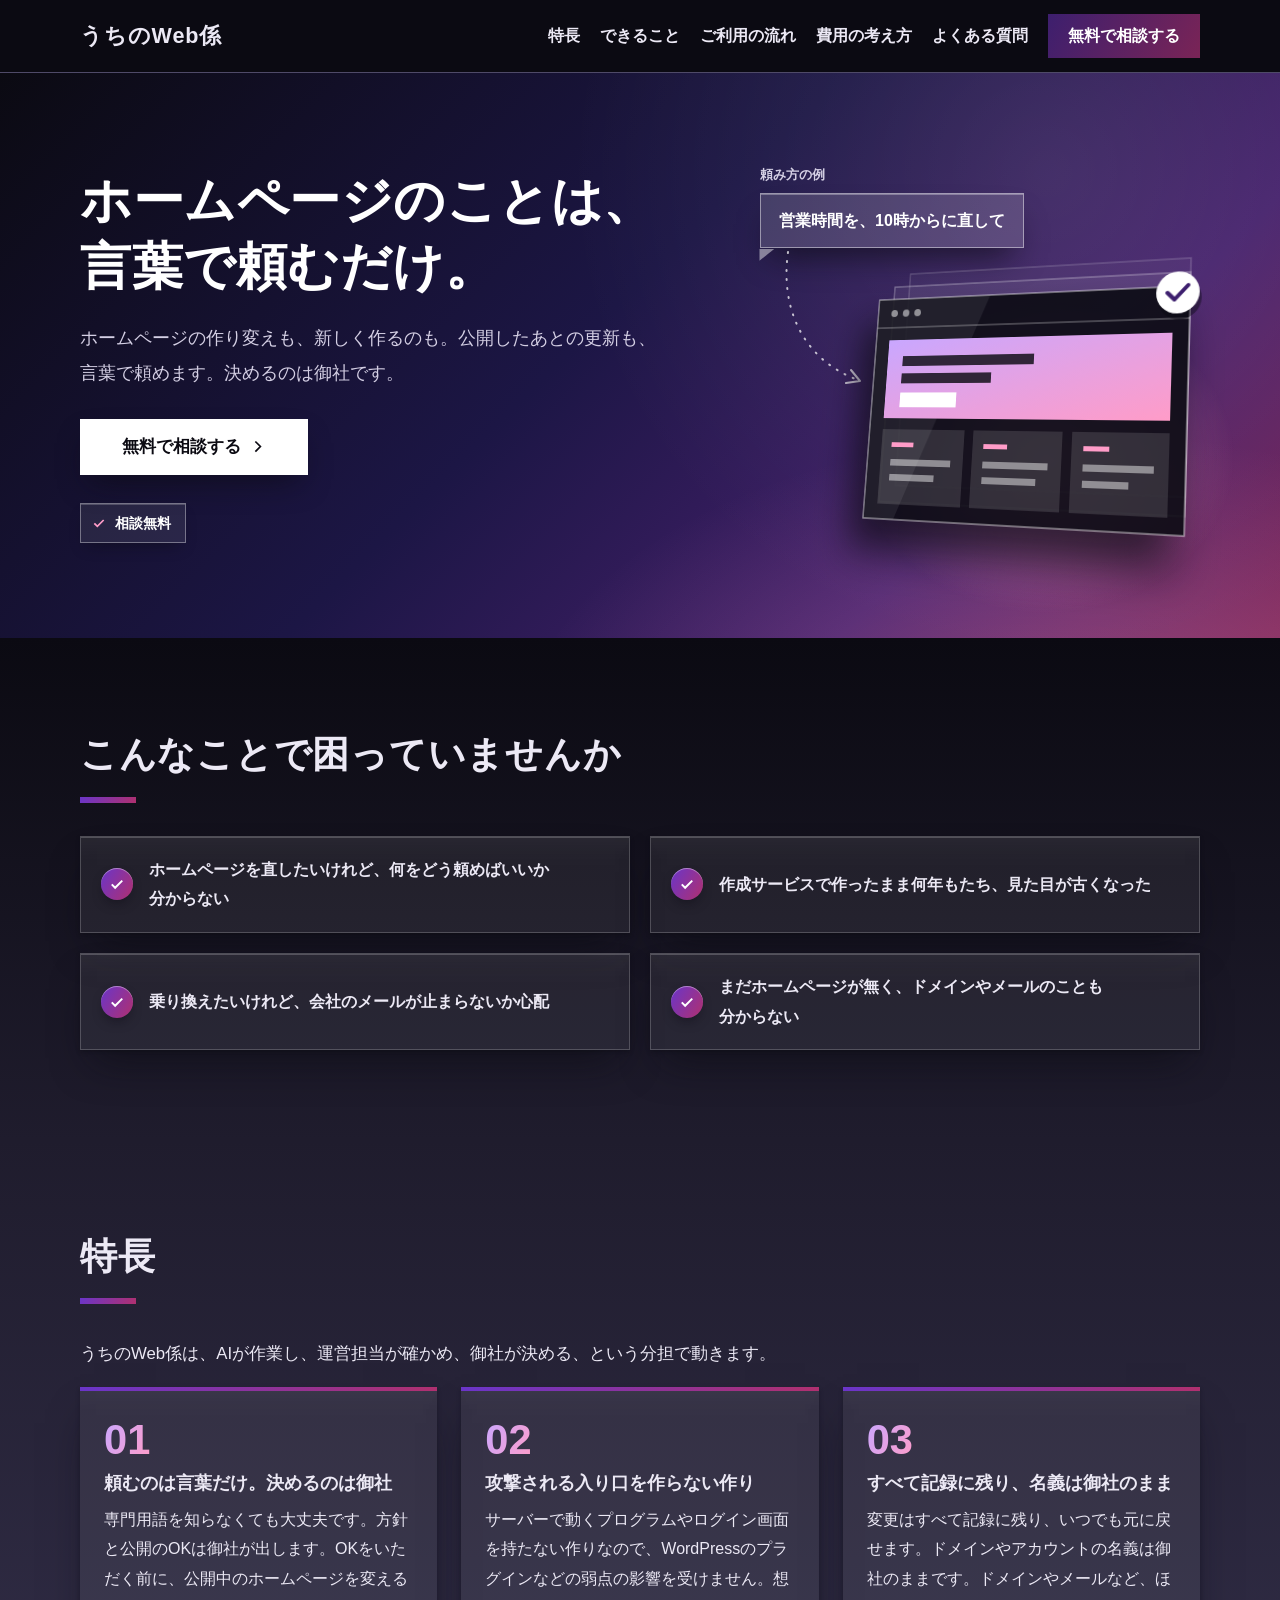
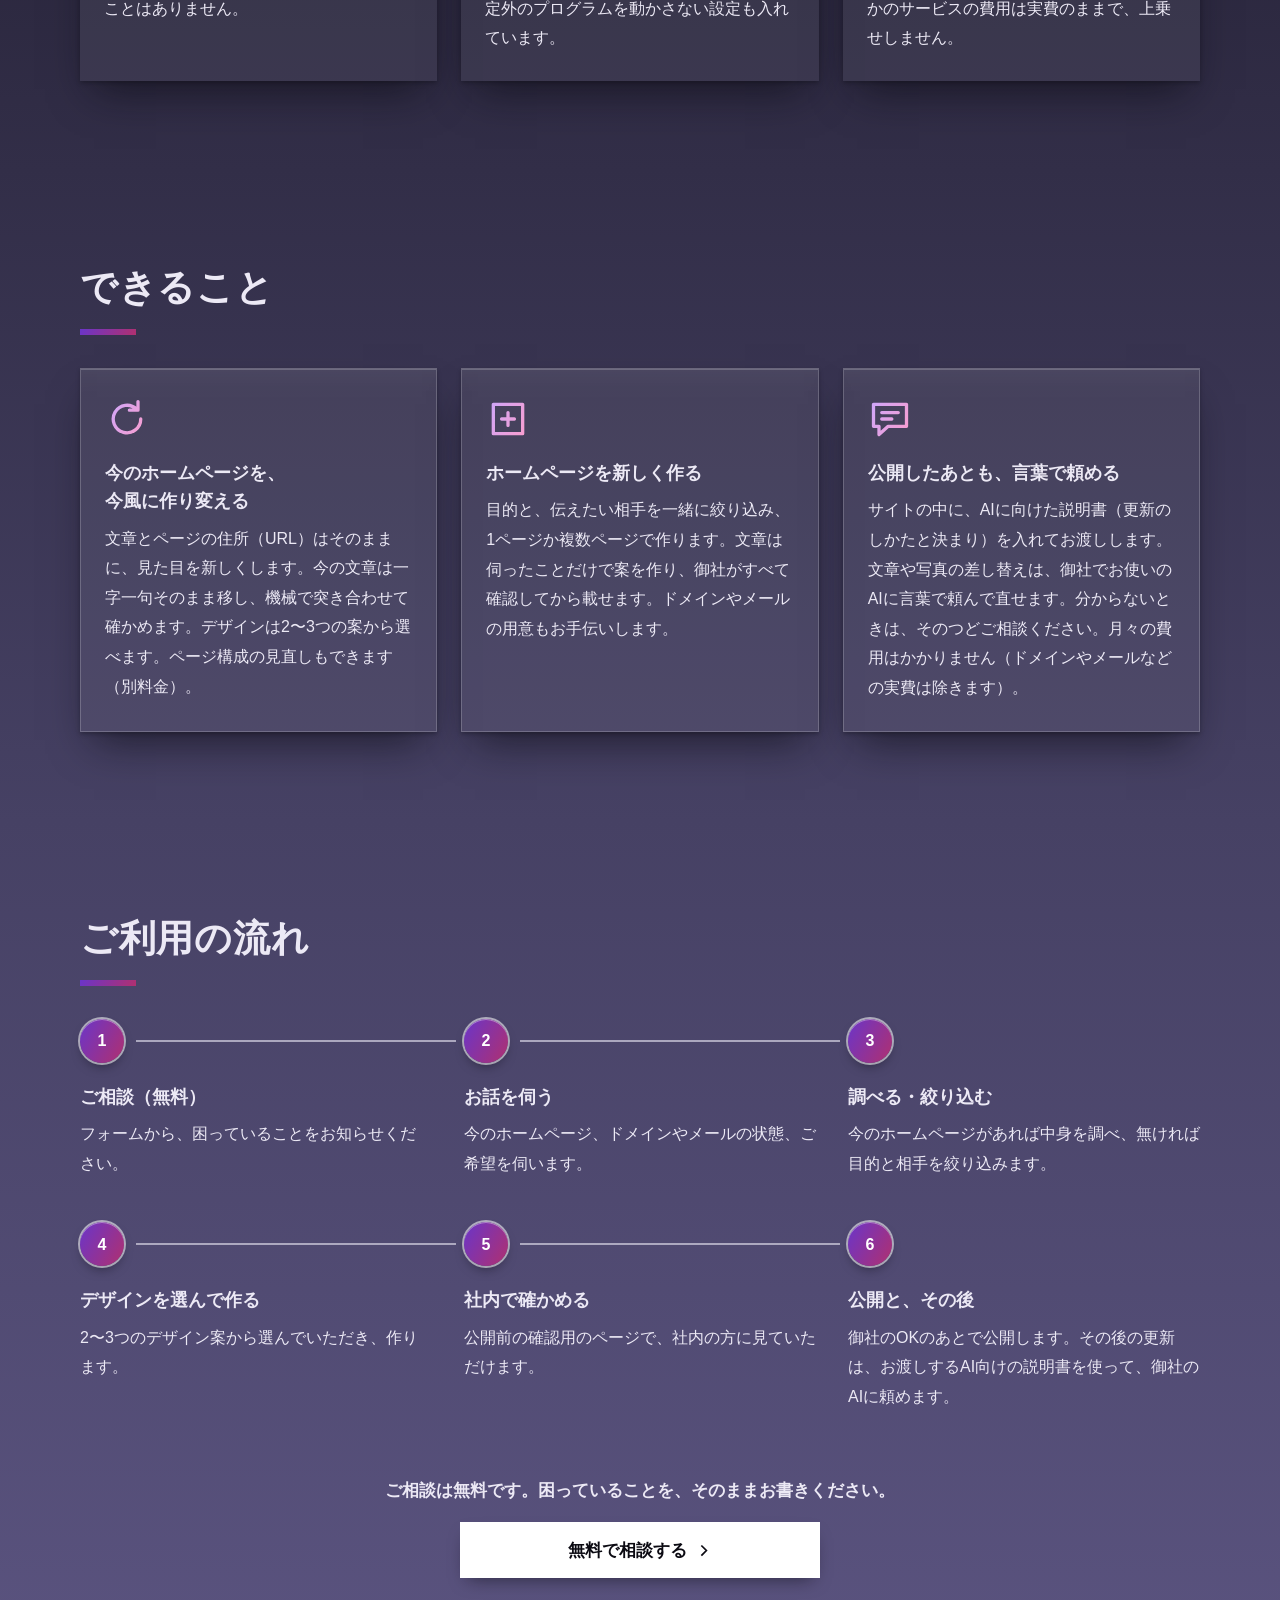
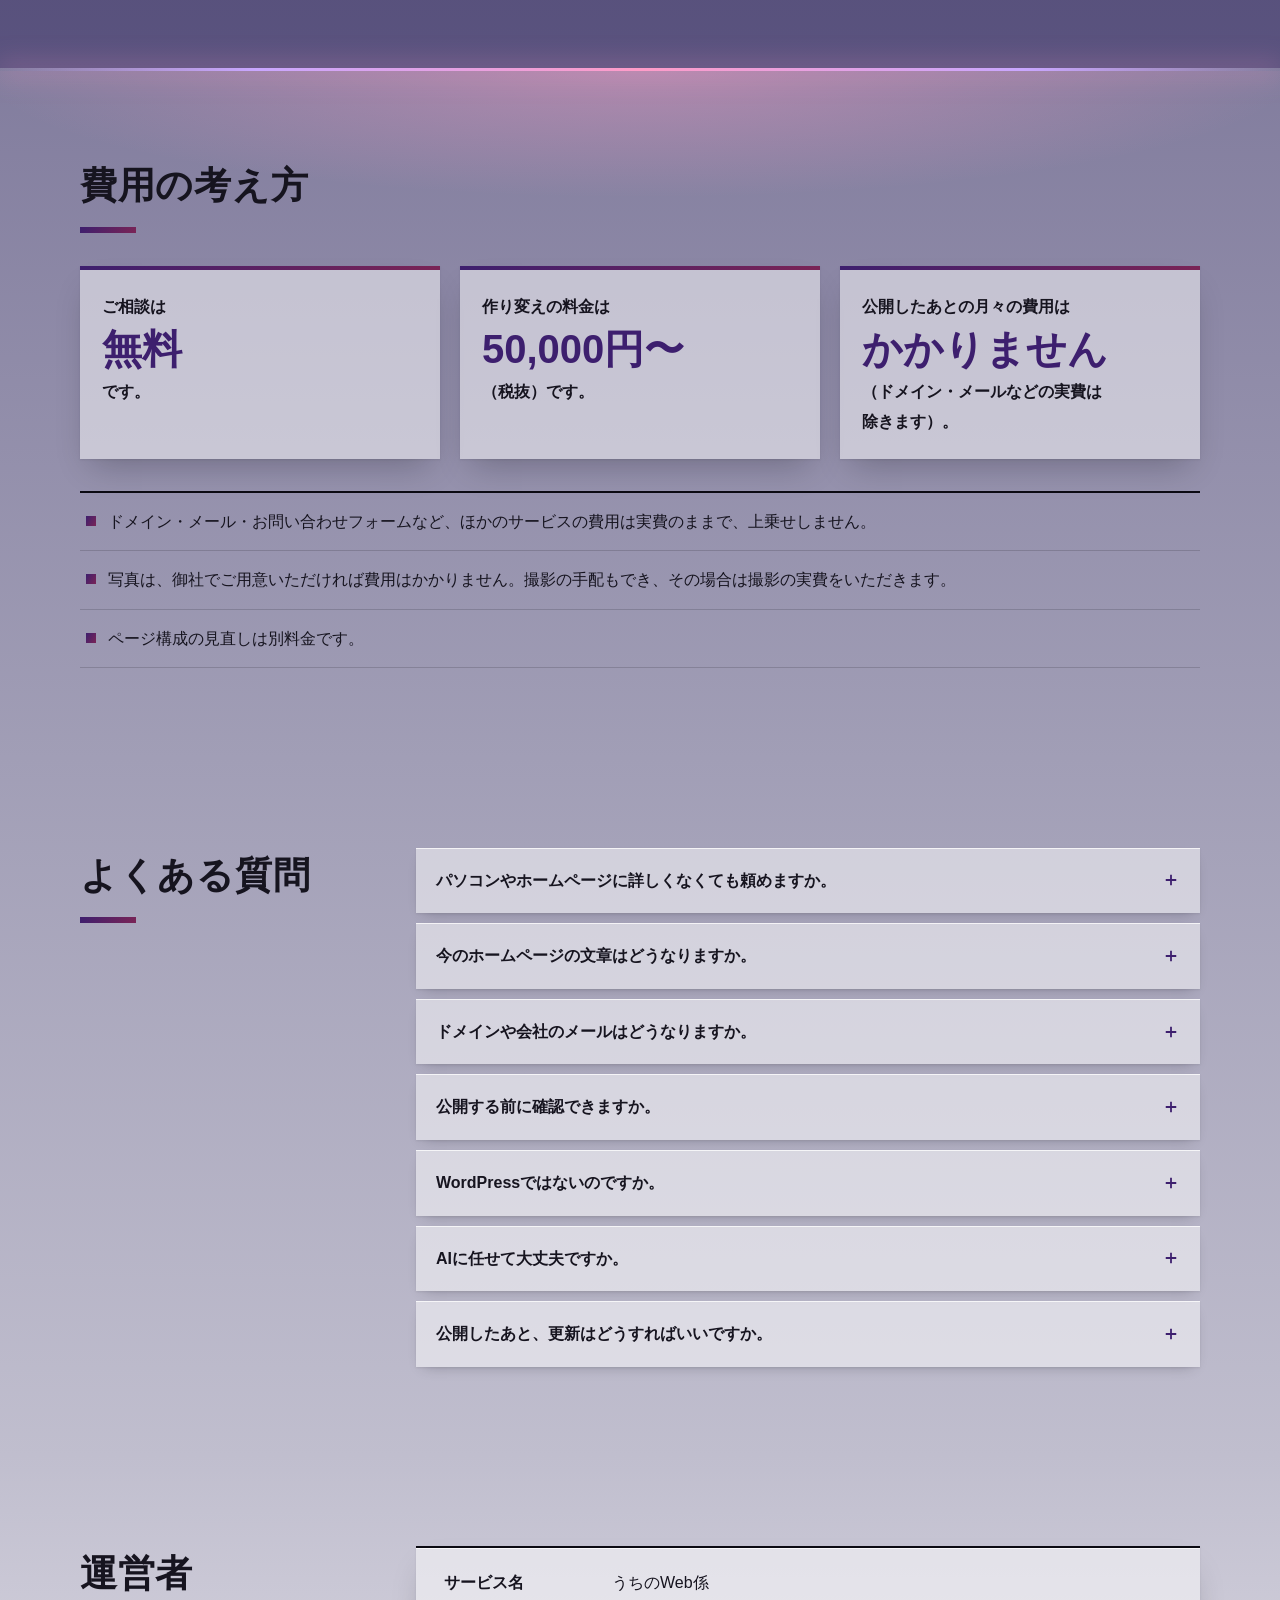
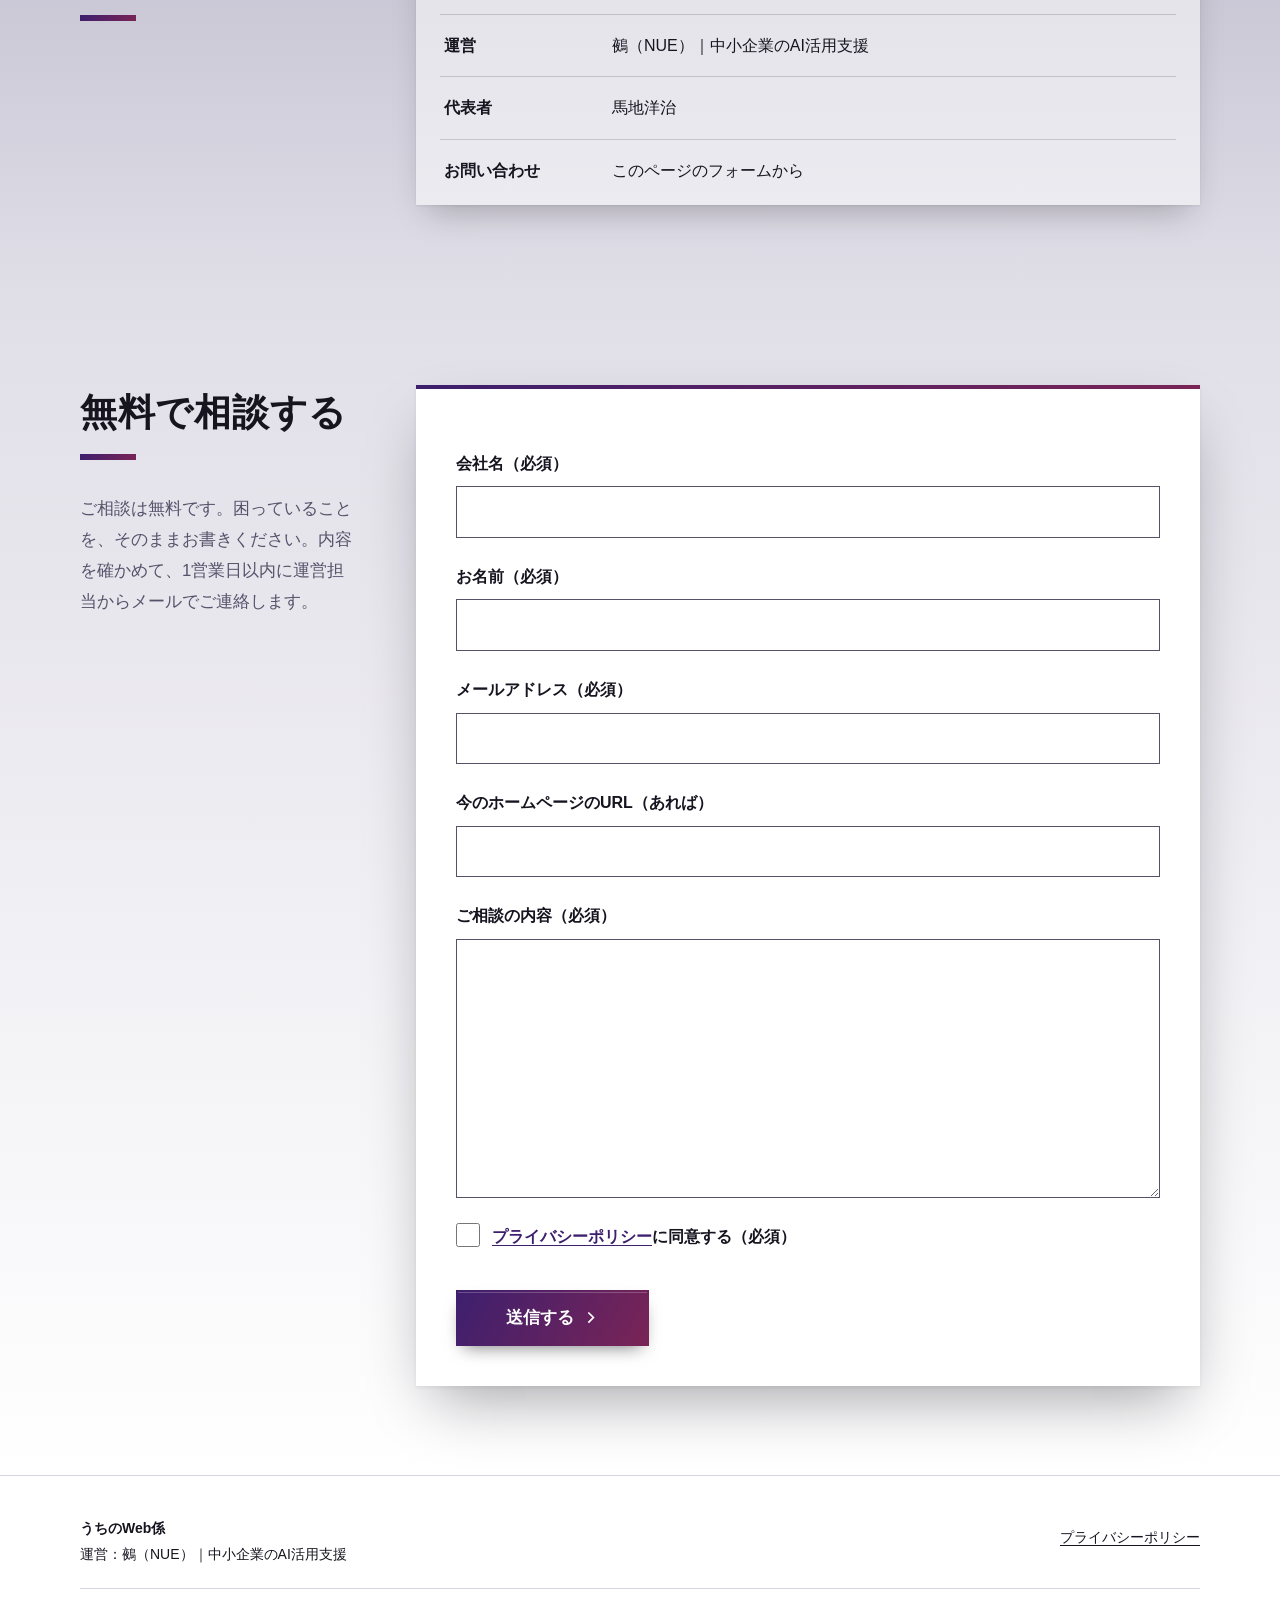
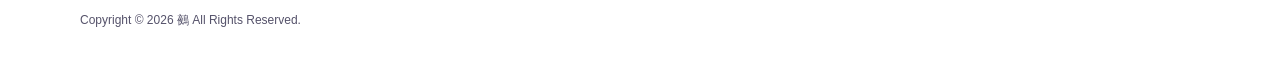
==== commit 819a8d9b: "フッターのコピーライトを「鵺」に（鵺（NUE）から。全ページ。2026-11-24 オーナーの依頼） Co-Authored-By: Claude Opus 5.5 <noreply@anthropi" ====
--- a/index.html
+++ b/index.html
@@ -6,14 +6,14 @@
 <meta http-equiv="Content-Security-Policy" content="default-src 'none'; script-src 'self' 'sha256-riitXBKGtl5y5ccA7GF6ccqJuwEVP5tm8j0ff/fbw9U=' 'sha256-F5KLBaZ2o/7K+NiLPH9sYAgKS5v1W6GIOlRsIuiCIig='; style-src 'self'; img-src 'self' data: https://yojiumaji.goatcounter.com; frame-src 'none'; base-uri 'self'; form-action 'self' https://ssgform.com">
 <title>ホームページの作成と更新を、言葉で頼めるサービス - うちのWeb係</title>
 <meta name="description" content="中小企業のホームページの作り変えと新規作成を、AIと運営担当が引き受けます。頼むのは言葉だけ。公開する前に、必ず御社が確認します。公開したあとの更新も、言葉で頼めます。ご相談は無料です。">
-<link rel="canonical" href="https://www.example.com/">
+<link rel="canonical" href="https://www.nue-consulting.com/">
 <meta property="og:type" content="website">
 <meta property="og:site_name" content="うちのWeb係">
 <meta property="og:locale" content="ja_JP">
 <meta property="og:title" content="ホームページの作成と更新を、言葉で頼めるサービス">
-<meta property="og:url" content="https://www.example.com/">
+<meta property="og:url" content="https://www.nue-consulting.com/">
 <meta property="og:description" content="中小企業のホームページの作り変えと新規作成を、AIと運営担当が引き受けます。頼むのは言葉だけ。公開する前に、必ず御社が確認します。公開したあとの更新も、言葉で頼めます。ご相談は無料です。">
-<meta property="og:image" content="https://www.example.com/assets/img/common/ogp.jpg">
+<meta property="og:image" content="https://www.nue-consulting.com/assets/img/common/ogp.jpg">
 <meta property="og:image:width" content="1200">
 <meta property="og:image:height" content="630">
 <meta name="twitter:card" content="summary_large_image">
@@ -275,7 +275,7 @@
     <p class="section-lead">ご相談は無料です。困っていることを、そのままお書きください。内容を確かめて、1営業日以内に運営担当からメールでご連絡します。</p>
     </div>
     <div class="band__body">
-    <form class="contact-form" id="contact-form" action="https://ssgform.com/s/【要確認：SSGformのフォームID】" method="post">
+    <form class="contact-form" id="contact-form" action="https://ssgform.com/s/r63WhicDxvJy" method="post">
       <div class="form-field">
         <label class="form-field__label" for="f-company">会社名（必須）</label>
         <input id="f-company" name="会社名" type="text" autocomplete="organization" required>
@@ -321,7 +321,7 @@
     <ul class="site-footer__links">
       <li><a href="privacy/">プライバシーポリシー</a></li>
     </ul>
-    <p class="site-footer__copy">Copyright © 2026 鵺（NUE） All Rights Reserved.</p>
+    <p class="site-footer__copy">Copyright © 2026 鵺 All Rights Reserved.</p>
   </div>
 </footer>
 <img class="visually-hidden" src="https://yojiumaji.goatcounter.com/count?p=/" alt="" width="1" height="1">
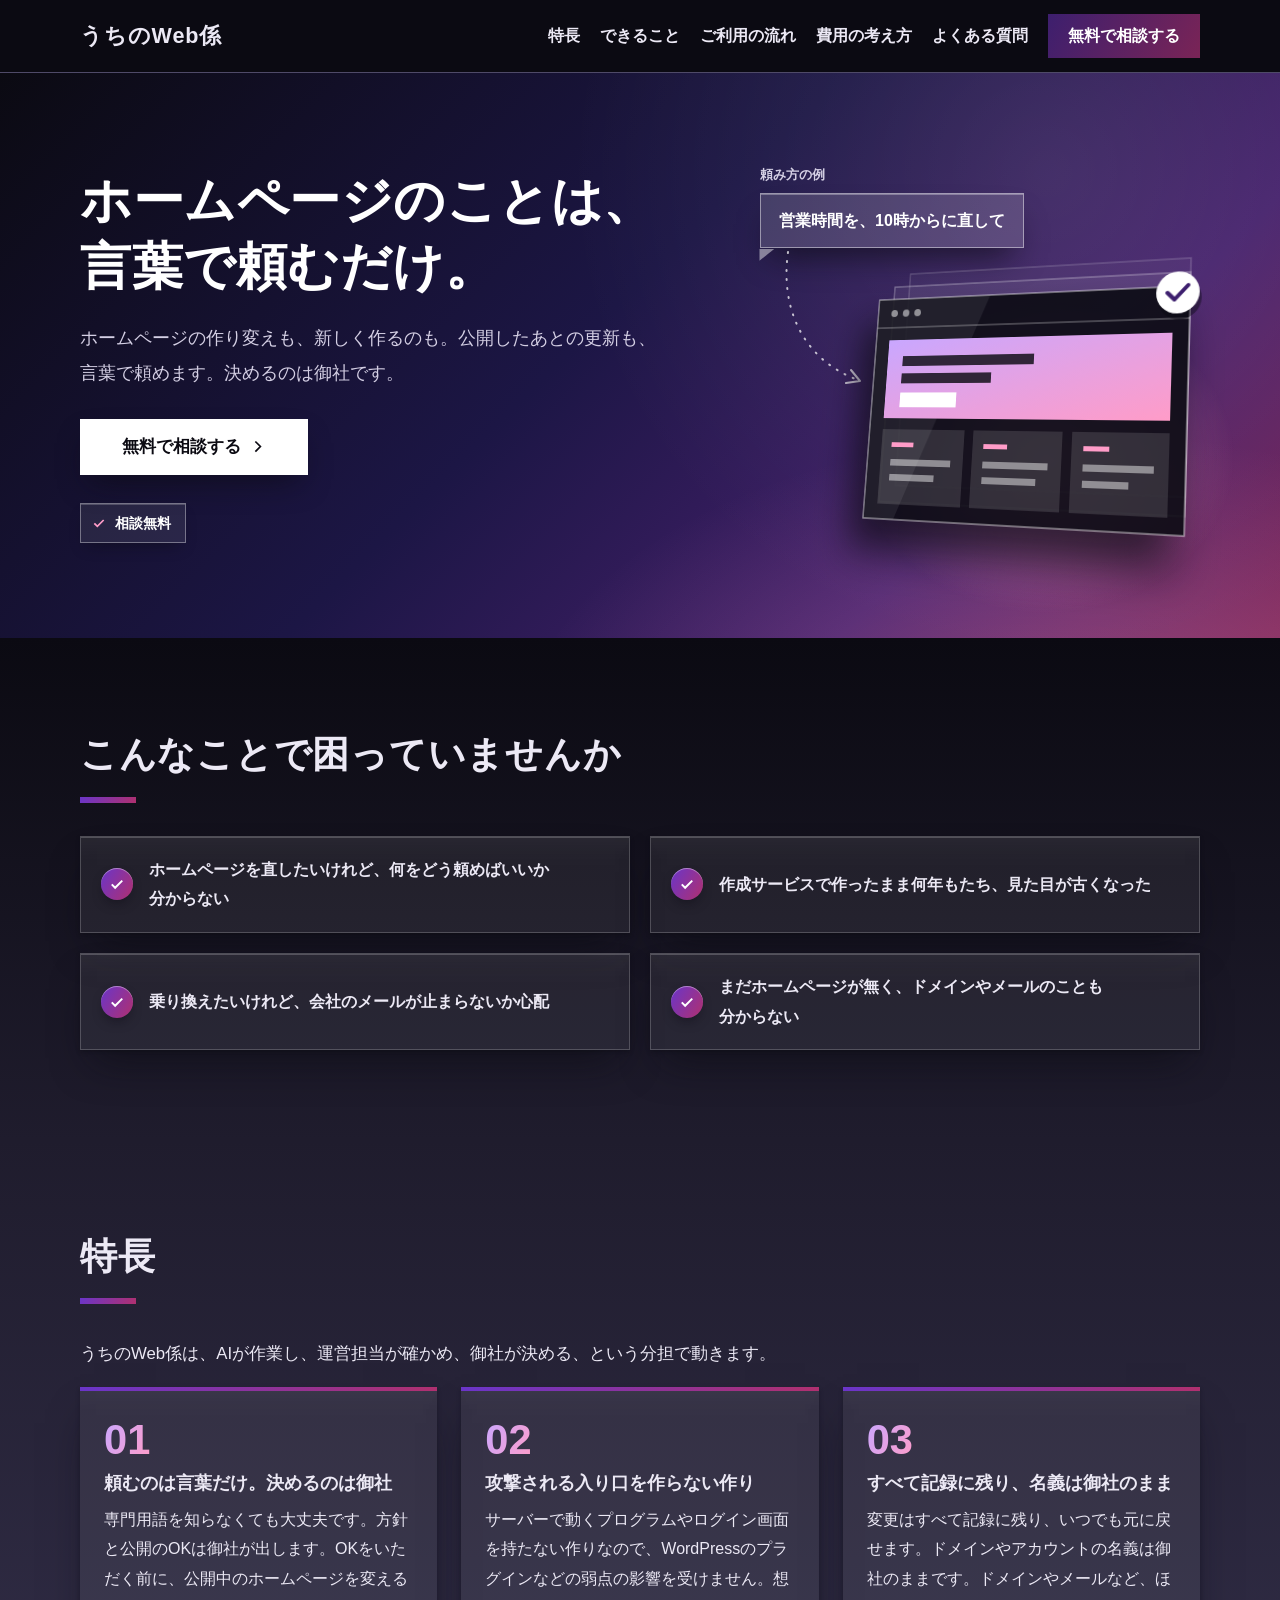
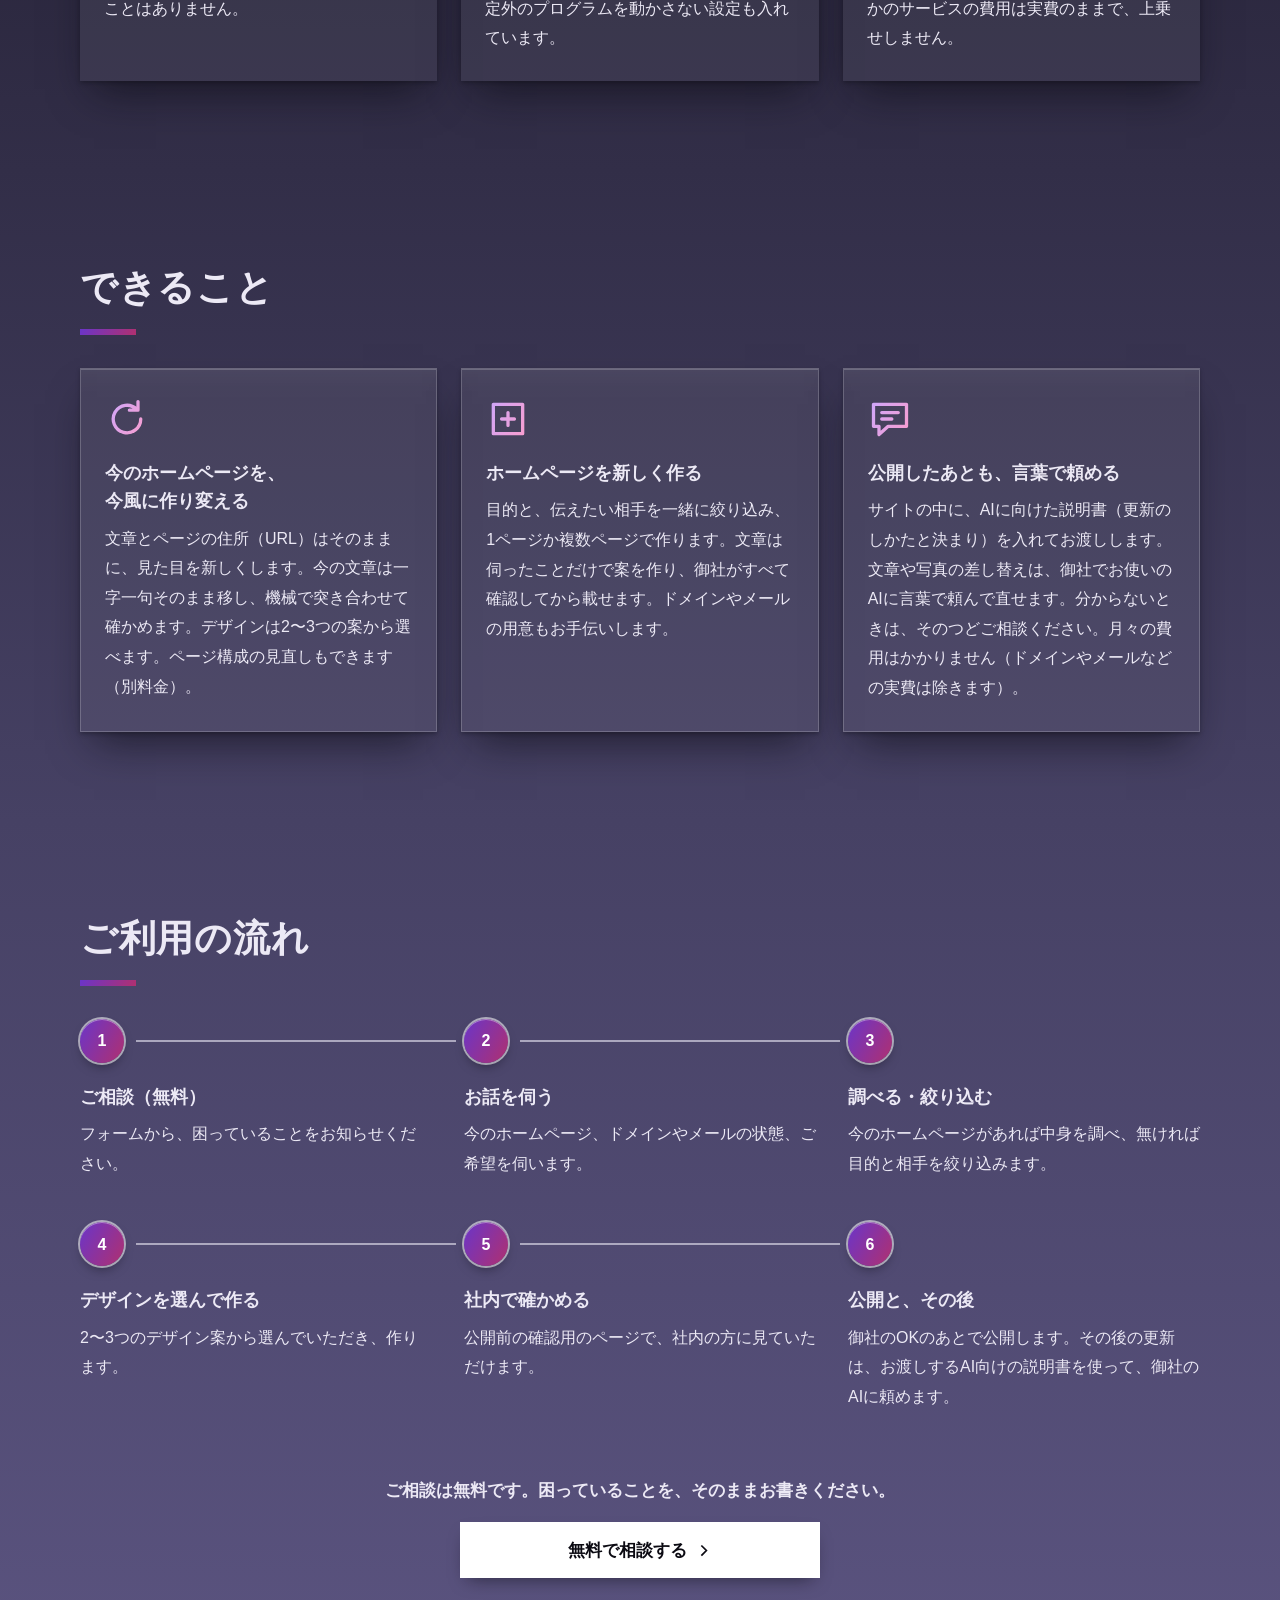
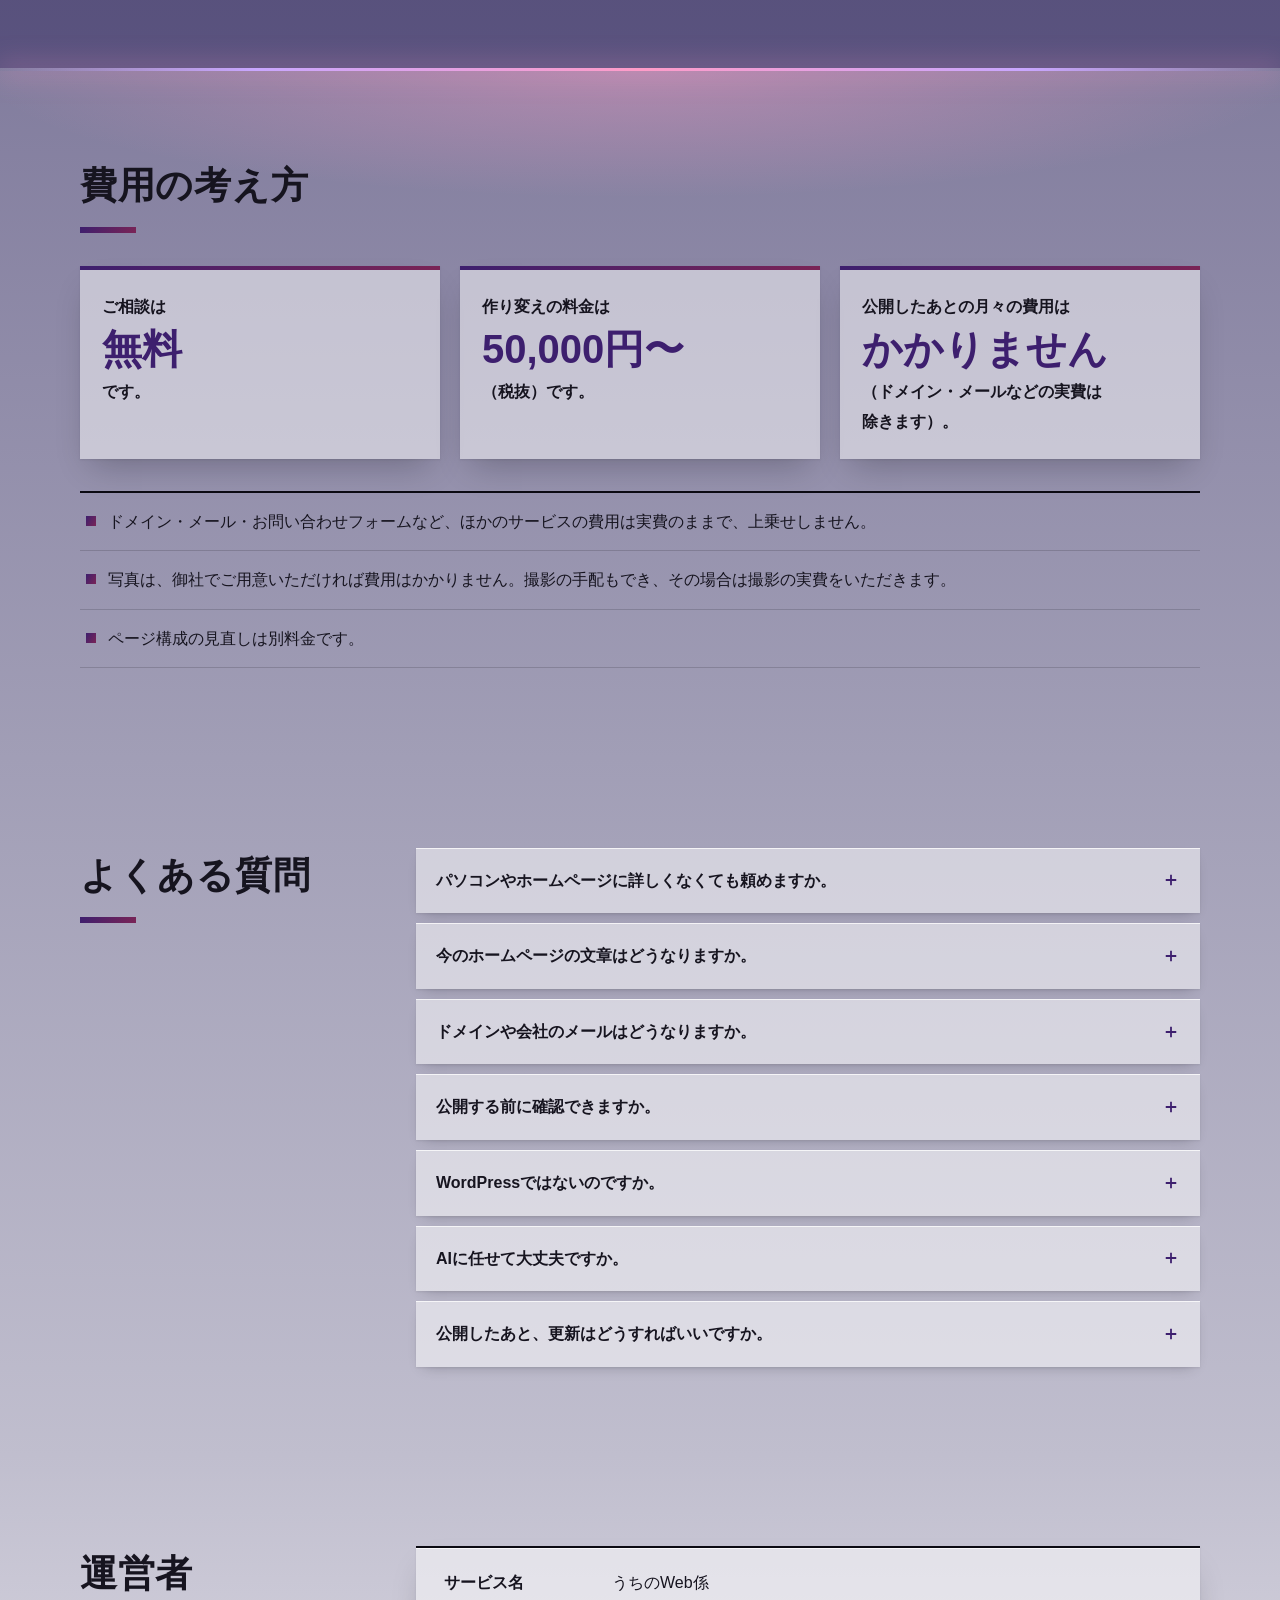
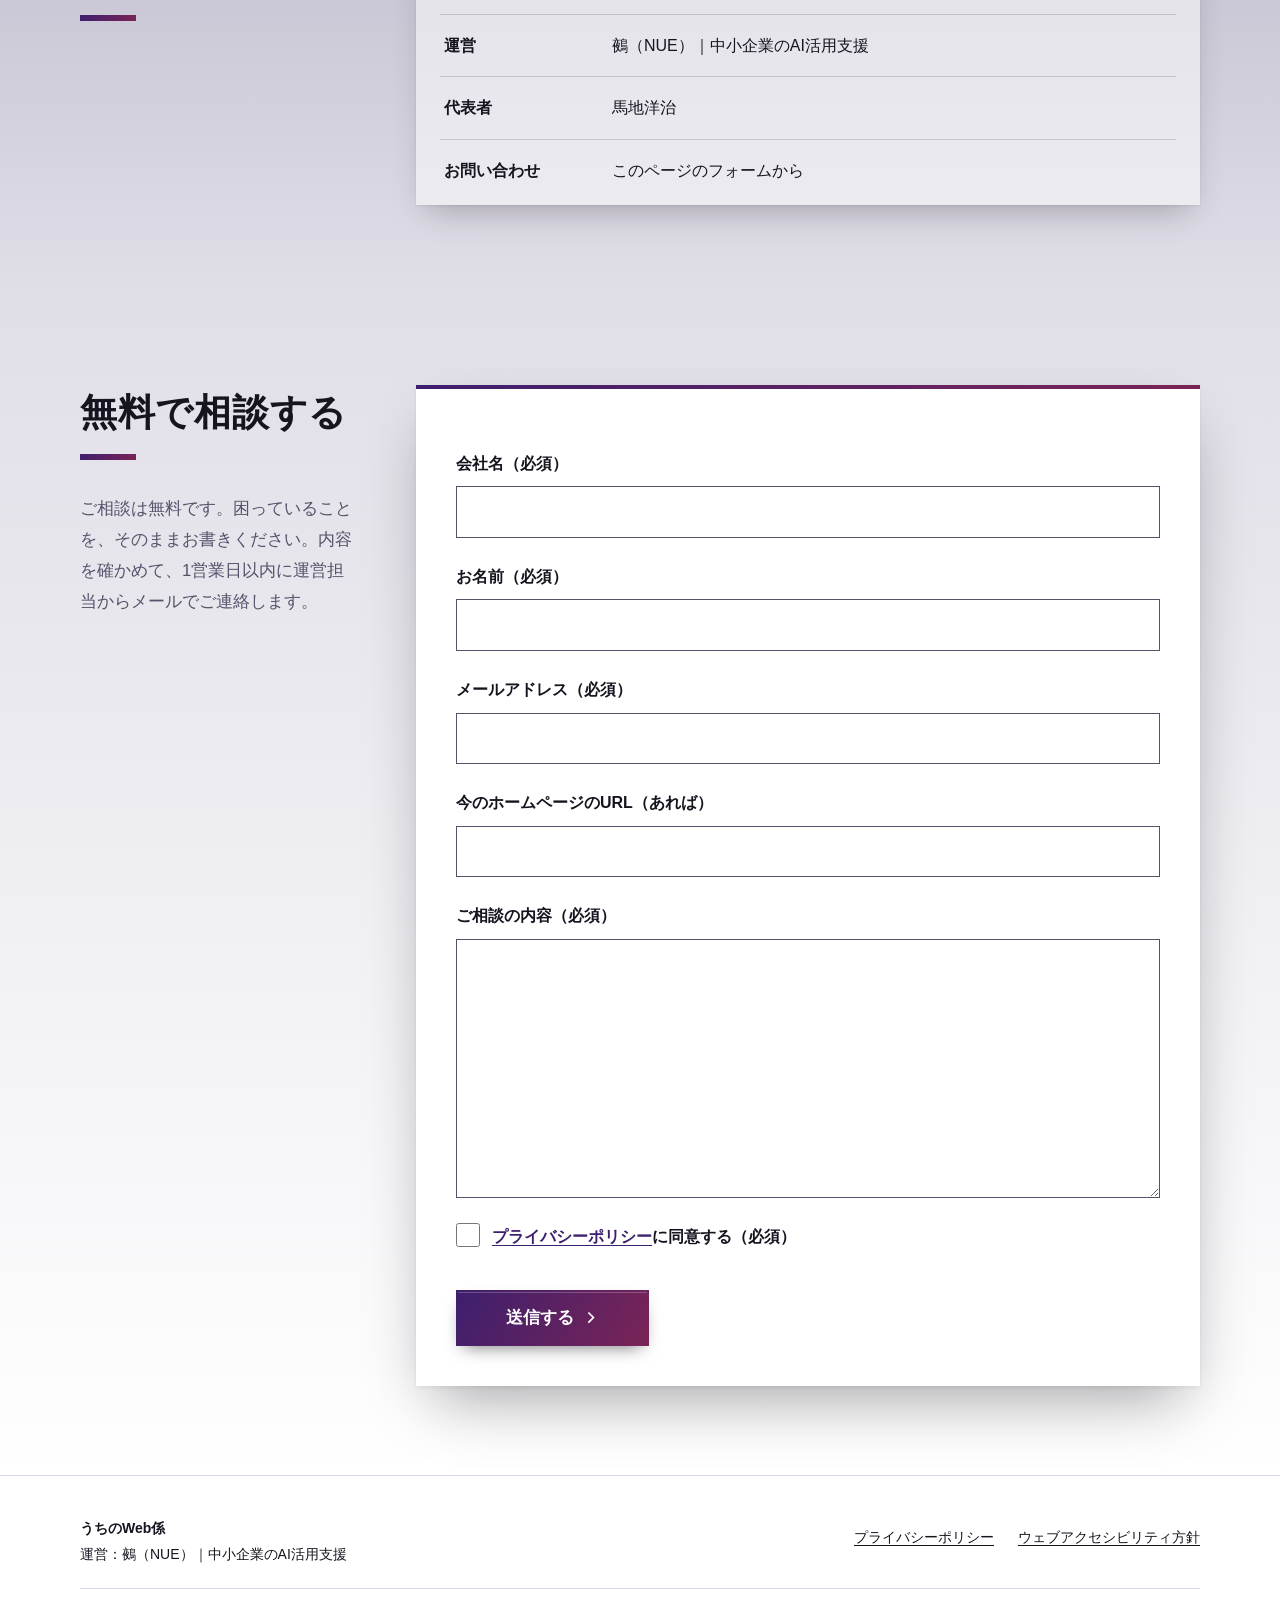
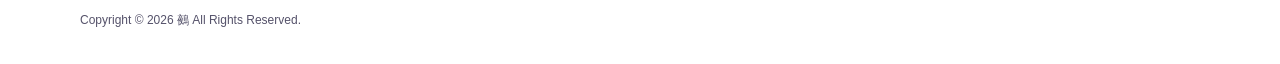
==== commit 70d8c6c4: "ウェブアクセシビリティ：方針のページ（/accessibility/）、入力の誤りを欄の下に文で知らせる、フッターの英語に lang、フッターに方針のリンク（2026-11-24 オーナーの OK） " ====
--- a/index.html
+++ b/index.html
@@ -3,7 +3,7 @@
 <head>
 <meta charset="utf-8">
 <meta name="viewport" content="width=device-width, initial-scale=1">
-<meta http-equiv="Content-Security-Policy" content="default-src 'none'; script-src 'self' 'sha256-riitXBKGtl5y5ccA7GF6ccqJuwEVP5tm8j0ff/fbw9U=' 'sha256-F5KLBaZ2o/7K+NiLPH9sYAgKS5v1W6GIOlRsIuiCIig='; style-src 'self'; img-src 'self' data: https://yojiumaji.goatcounter.com; frame-src 'none'; base-uri 'self'; form-action 'self' https://ssgform.com">
+<meta http-equiv="Content-Security-Policy" content="default-src 'none'; script-src 'self' https://www.nue-consulting.com 'sha256-riitXBKGtl5y5ccA7GF6ccqJuwEVP5tm8j0ff/fbw9U=' 'sha256-F5KLBaZ2o/7K+NiLPH9sYAgKS5v1W6GIOlRsIuiCIig='; style-src 'self' https://www.nue-consulting.com; img-src 'self' data: https://www.nue-consulting.com https://yojiumaji.goatcounter.com; frame-src 'none'; base-uri 'self'; form-action 'self' https://ssgform.com">
 <title>ホームページの作成と更新を、言葉で頼めるサービス - うちのWeb係</title>
 <meta name="description" content="中小企業のホームページの作り変えと新規作成を、AIと運営担当が引き受けます。頼むのは言葉だけ。公開する前に、必ず御社が確認します。公開したあとの更新も、言葉で頼めます。ご相談は無料です。">
 <link rel="canonical" href="https://www.nue-consulting.com/">
@@ -278,15 +278,15 @@
     <form class="contact-form" id="contact-form" action="https://ssgform.com/s/r63WhicDxvJy" method="post">
       <div class="form-field">
         <label class="form-field__label" for="f-company">会社名（必須）</label>
-        <input id="f-company" name="会社名" type="text" autocomplete="organization" required>
+        <input id="f-company" name="会社名" type="text" autocomplete="organization" required data-error-required="会社名を入力してください。">
       </div>
       <div class="form-field">
         <label class="form-field__label" for="f-name">お名前（必須）</label>
-        <input id="f-name" name="お名前" type="text" autocomplete="name" required>
+        <input id="f-name" name="お名前" type="text" autocomplete="name" required data-error-required="お名前を入力してください。">
       </div>
       <div class="form-field">
         <label class="form-field__label" for="f-email">メールアドレス（必須）</label>
-        <input id="f-email" name="メールアドレス" type="email" autocomplete="email" required>
+        <input id="f-email" name="メールアドレス" type="email" autocomplete="email" required data-error-required="メールアドレスを入力してください。" data-error-type="メールアドレスの形が正しくありません。例：info@example.com">
       </div>
       <div class="form-field">
         <label class="form-field__label" for="f-url">今のホームページのURL（あれば）</label>
@@ -294,10 +294,10 @@
       </div>
       <div class="form-field">
         <label class="form-field__label" for="f-message">ご相談の内容（必須）</label>
-        <textarea id="f-message" name="ご相談の内容" rows="8" required></textarea>
+        <textarea id="f-message" name="ご相談の内容" rows="8" required data-error-required="ご相談の内容を入力してください。"></textarea>
       </div>
       <div class="form-check">
-        <input type="checkbox" id="f-agree" name="プライバシーポリシー" value="同意する" required>
+        <input type="checkbox" id="f-agree" name="プライバシーポリシー" value="同意する" required data-error-required="プライバシーポリシーに同意する場合は、チェックを入れてください。">
         <label for="f-agree"><a href="privacy/">プライバシーポリシー</a>に同意する（必須）</label>
       </div>
       <!-- 迷惑な送信を見分ける欄（SSGform の説明どおりの名前 wana。人には見せない。消さない） -->
@@ -320,8 +320,9 @@
     </div>
     <ul class="site-footer__links">
       <li><a href="privacy/">プライバシーポリシー</a></li>
-    </ul>
-    <p class="site-footer__copy">Copyright © 2026 鵺 All Rights Reserved.</p>
+      <li><a href="accessibility/">ウェブアクセシビリティ方針</a></li>
+    </ul>
+    <p class="site-footer__copy"><span lang="en">Copyright ©</span> 2026 鵺 <span lang="en">All Rights Reserved.</span></p>
   </div>
 </footer>
 <img class="visually-hidden" src="https://yojiumaji.goatcounter.com/count?p=/" alt="" width="1" height="1">
--- a/assets/css/style.css
+++ b/assets/css/style.css
@@ -1463,8 +1463,9 @@
   resize: vertical;
 }
 
-/* 入力したあとで決まりに合わない欄（必須が空・メールアドレスの形でない など）に印を付ける。枠の太さは変えない */
-.form-field :is(input, textarea, select):user-invalid {
+/* 入力したあとで決まりに合わない欄（必須が空・メールアドレスの形でない など）に印を付ける。枠の太さは変えない
+   aria-invalid は main.js が送るときに付ける（欄の下の文 .form-error と一緒に） */
+.form-field :is(input, textarea, select):is(:user-invalid, [aria-invalid="true"]) {
   border-color: var(--c-error);
   box-shadow: inset 0 0 0 1px var(--c-error);
 }
@@ -1485,9 +1486,18 @@
   accent-color: var(--c-primary);
 }
 
-.form-check input:user-invalid {
+.form-check input:is(:user-invalid, [aria-invalid="true"]) {
   outline: 2px solid var(--c-error);
   outline-offset: 2px;
+}
+
+/* 入力の誤りの文（main.js が欄の下に出す。色だけに頼らず、文で知らせる） */
+.form-error {
+  margin: 6px 0 0;
+  color: var(--c-error);
+  font-size: 15px;
+  font-weight: 700;
+  line-height: 1.6;
 }
 
 /* <button> をリンクのボタン（a.button）と同じ形に（行の高さは .button のまま） */
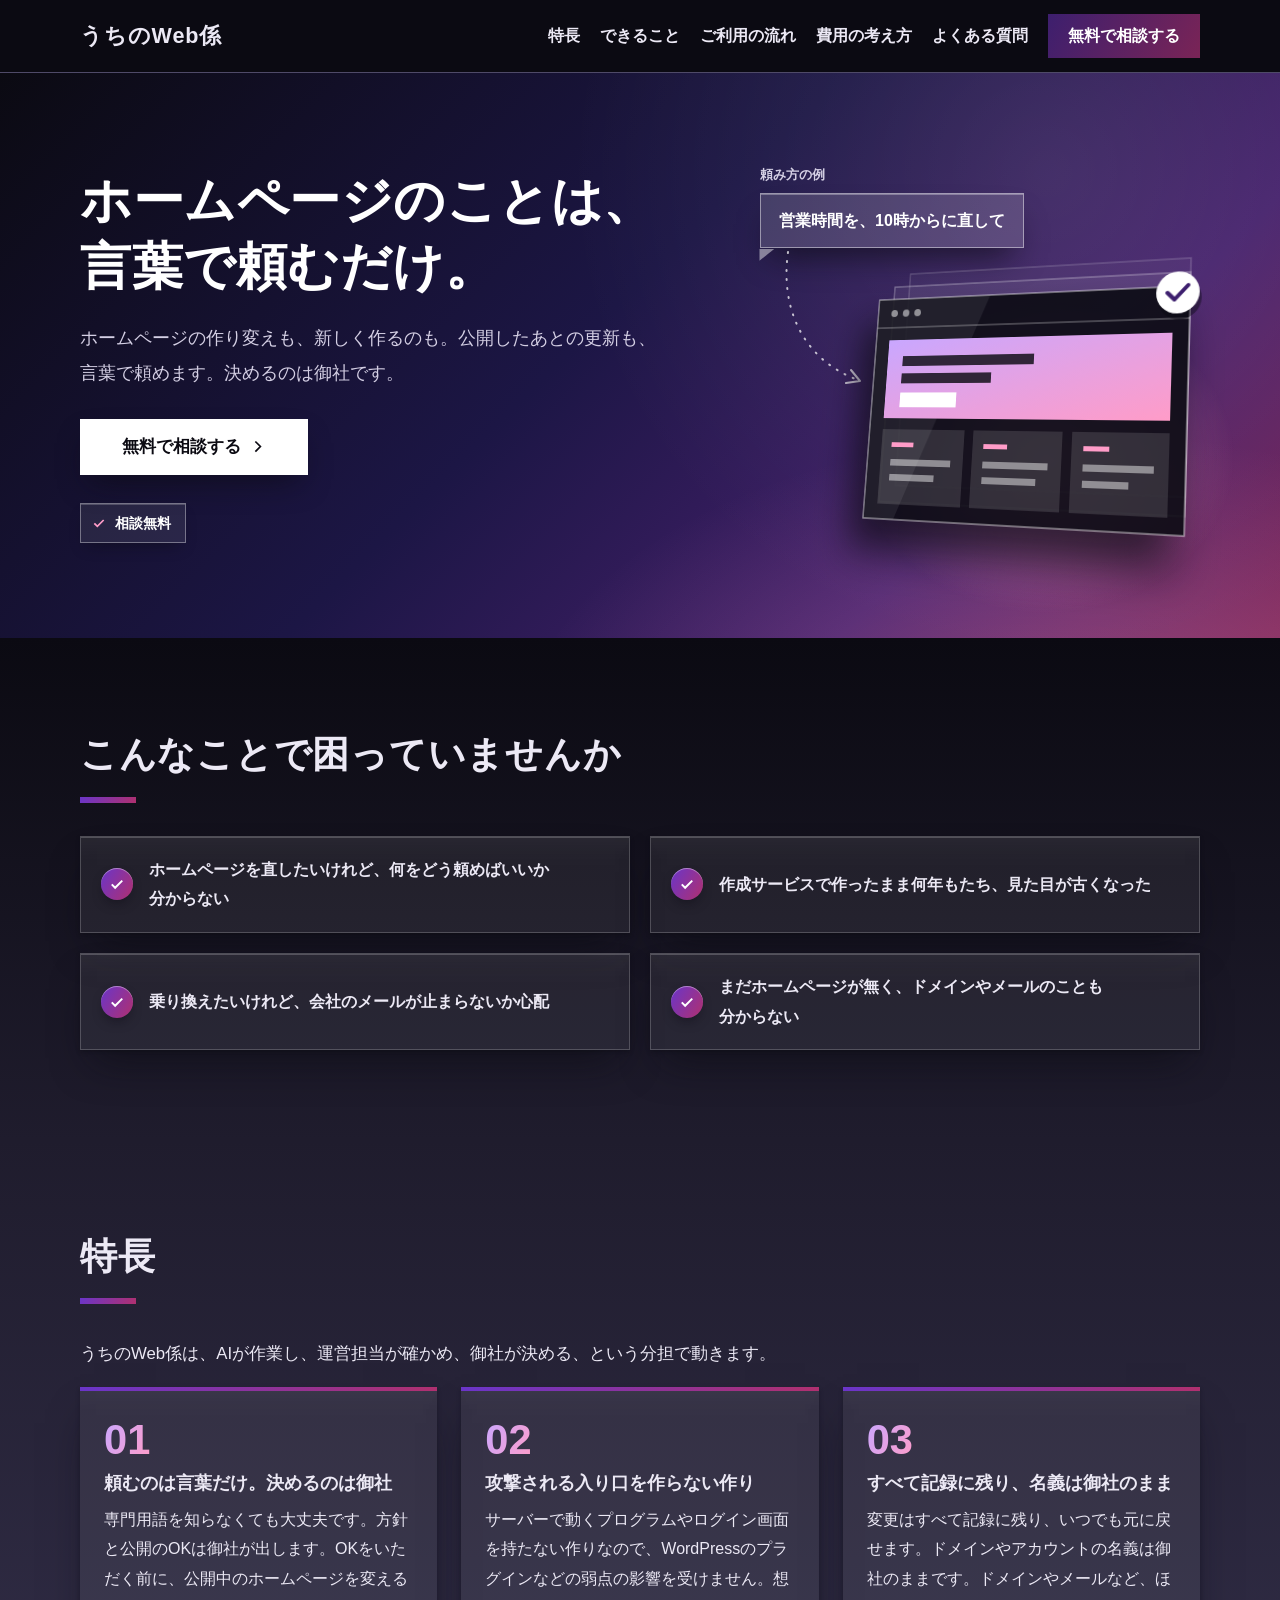
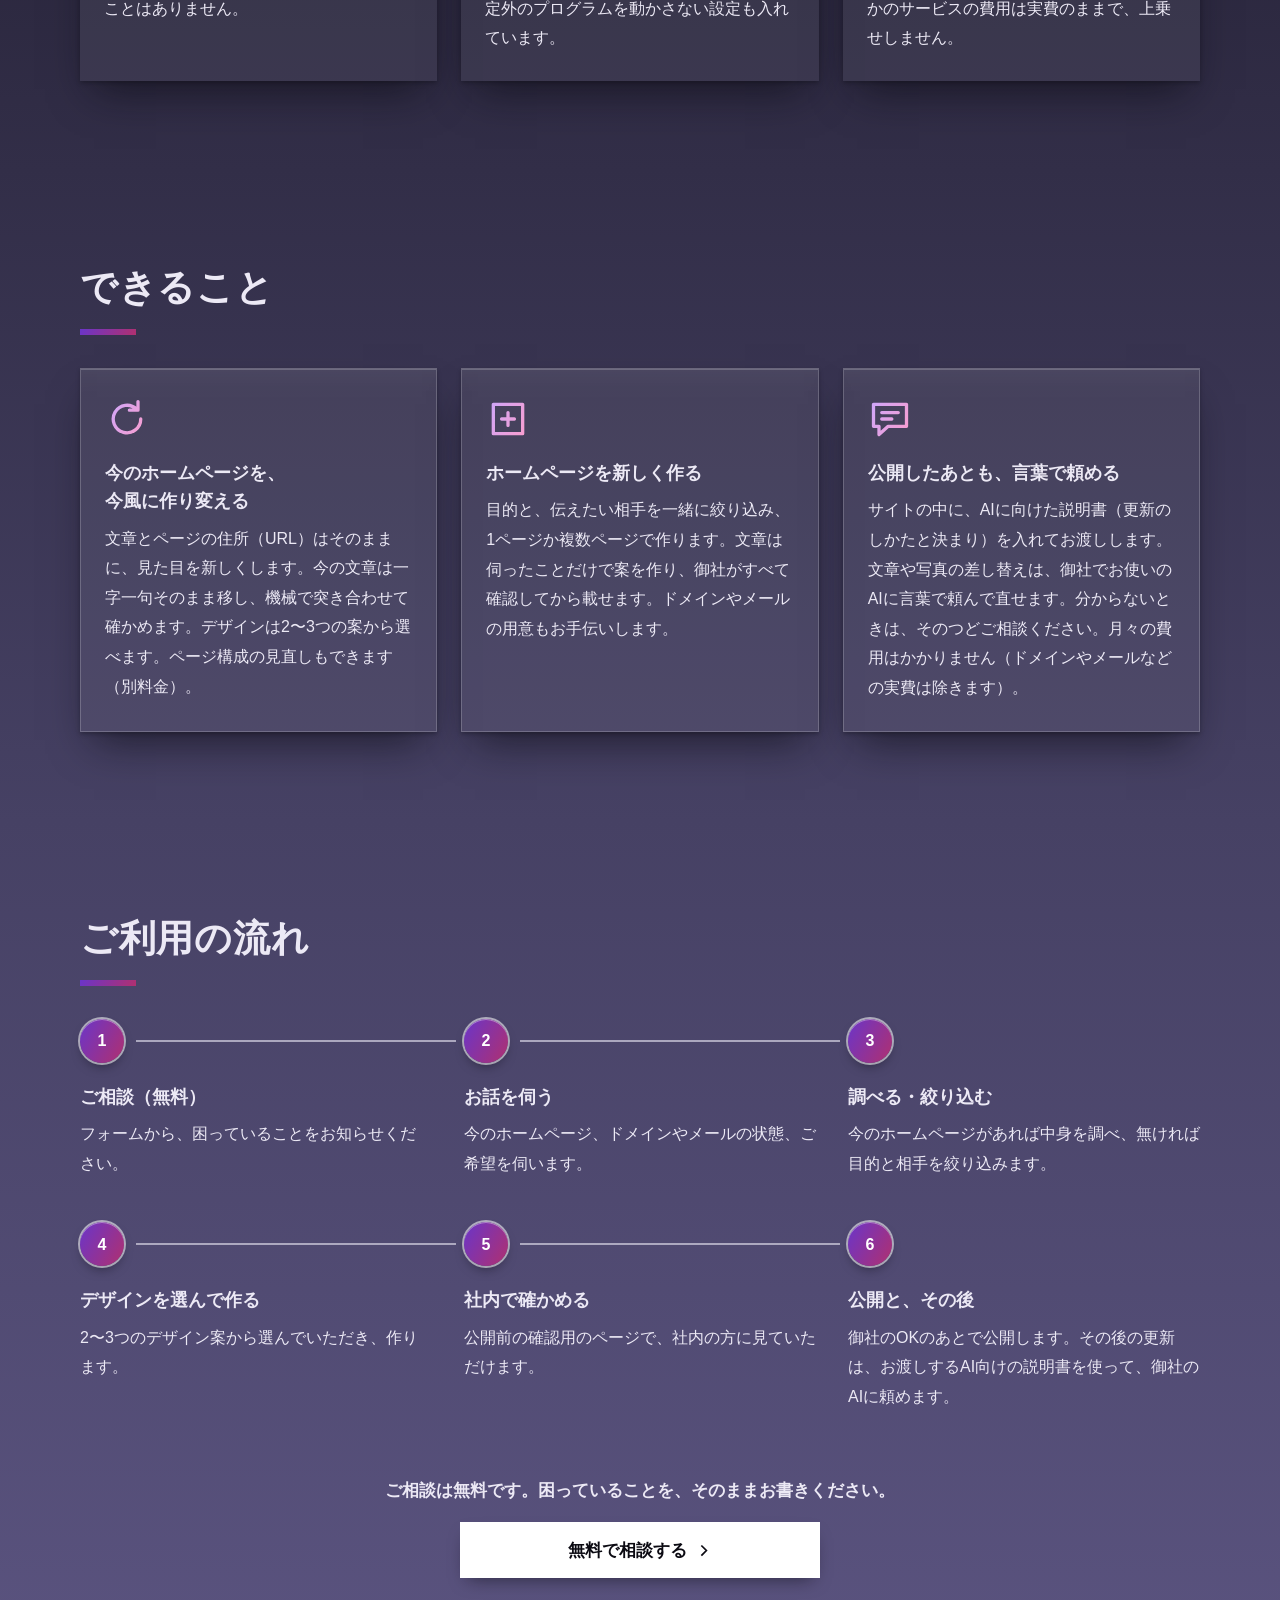
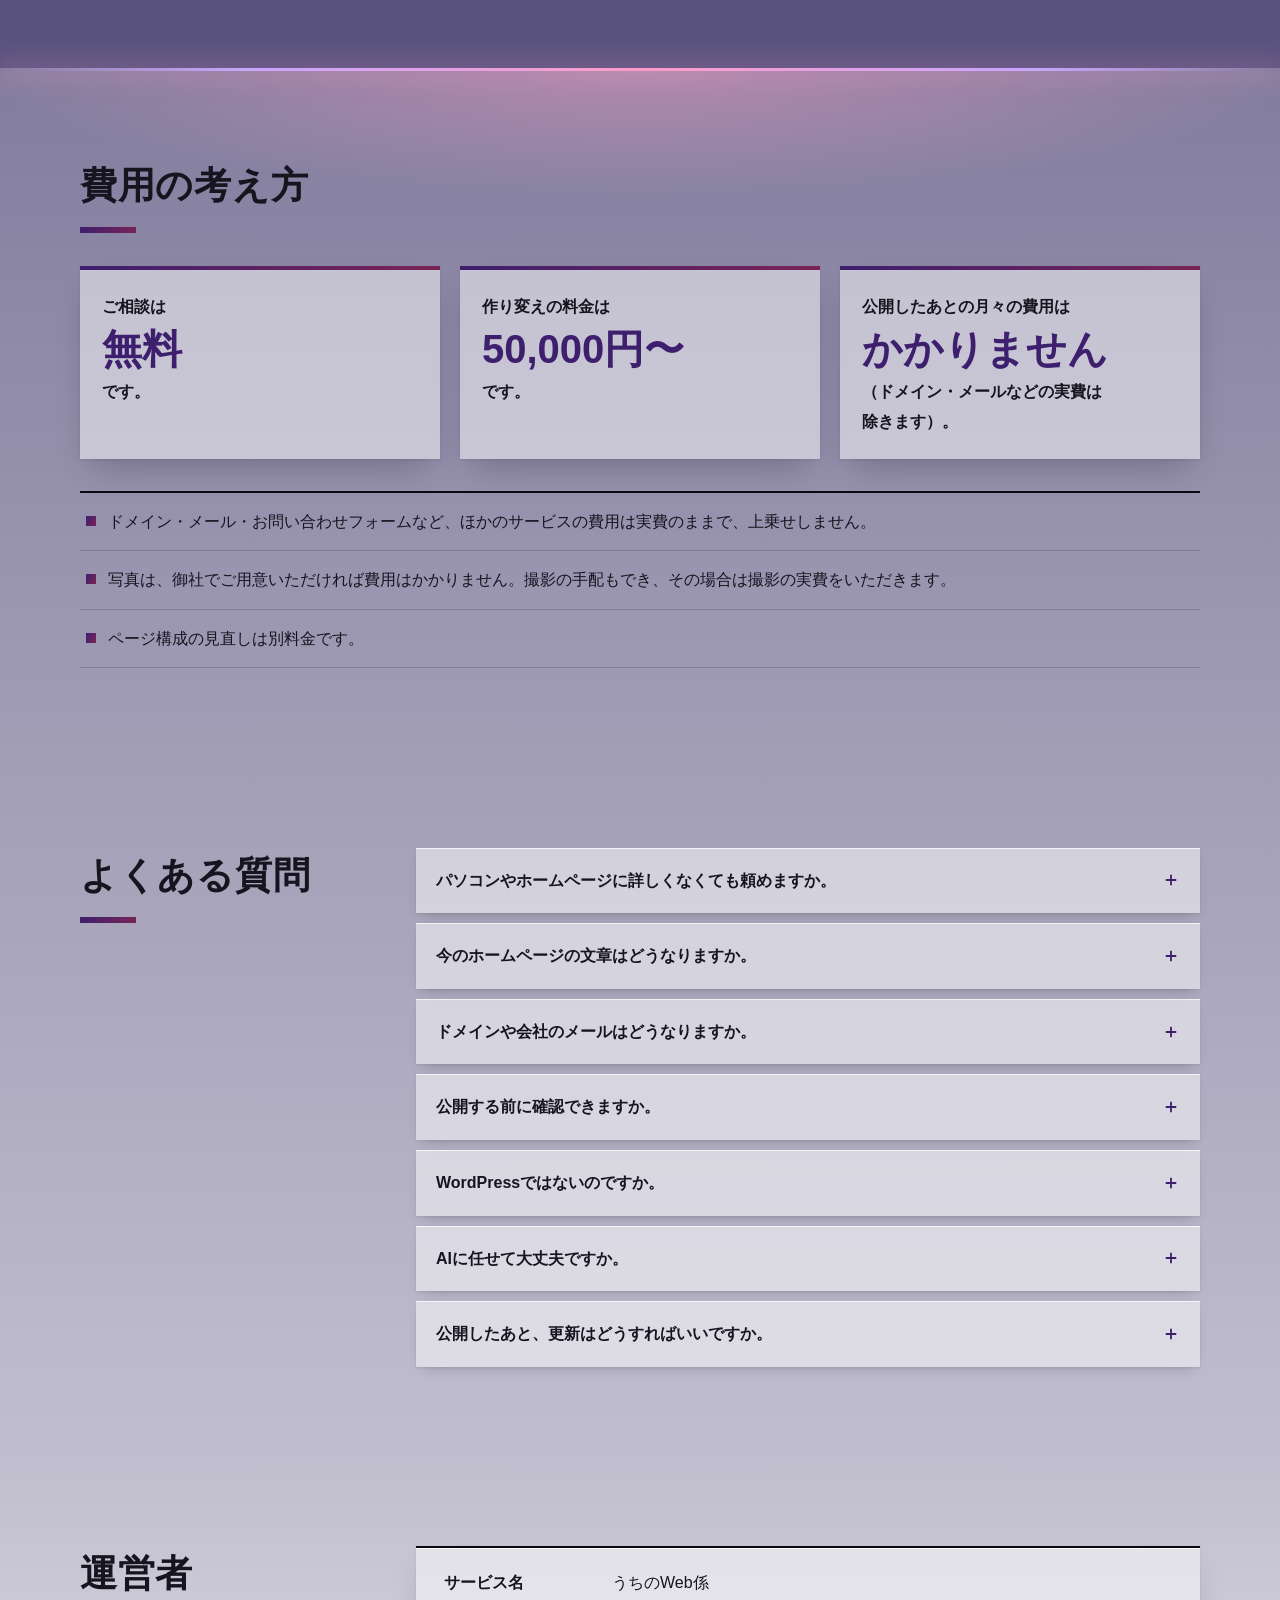
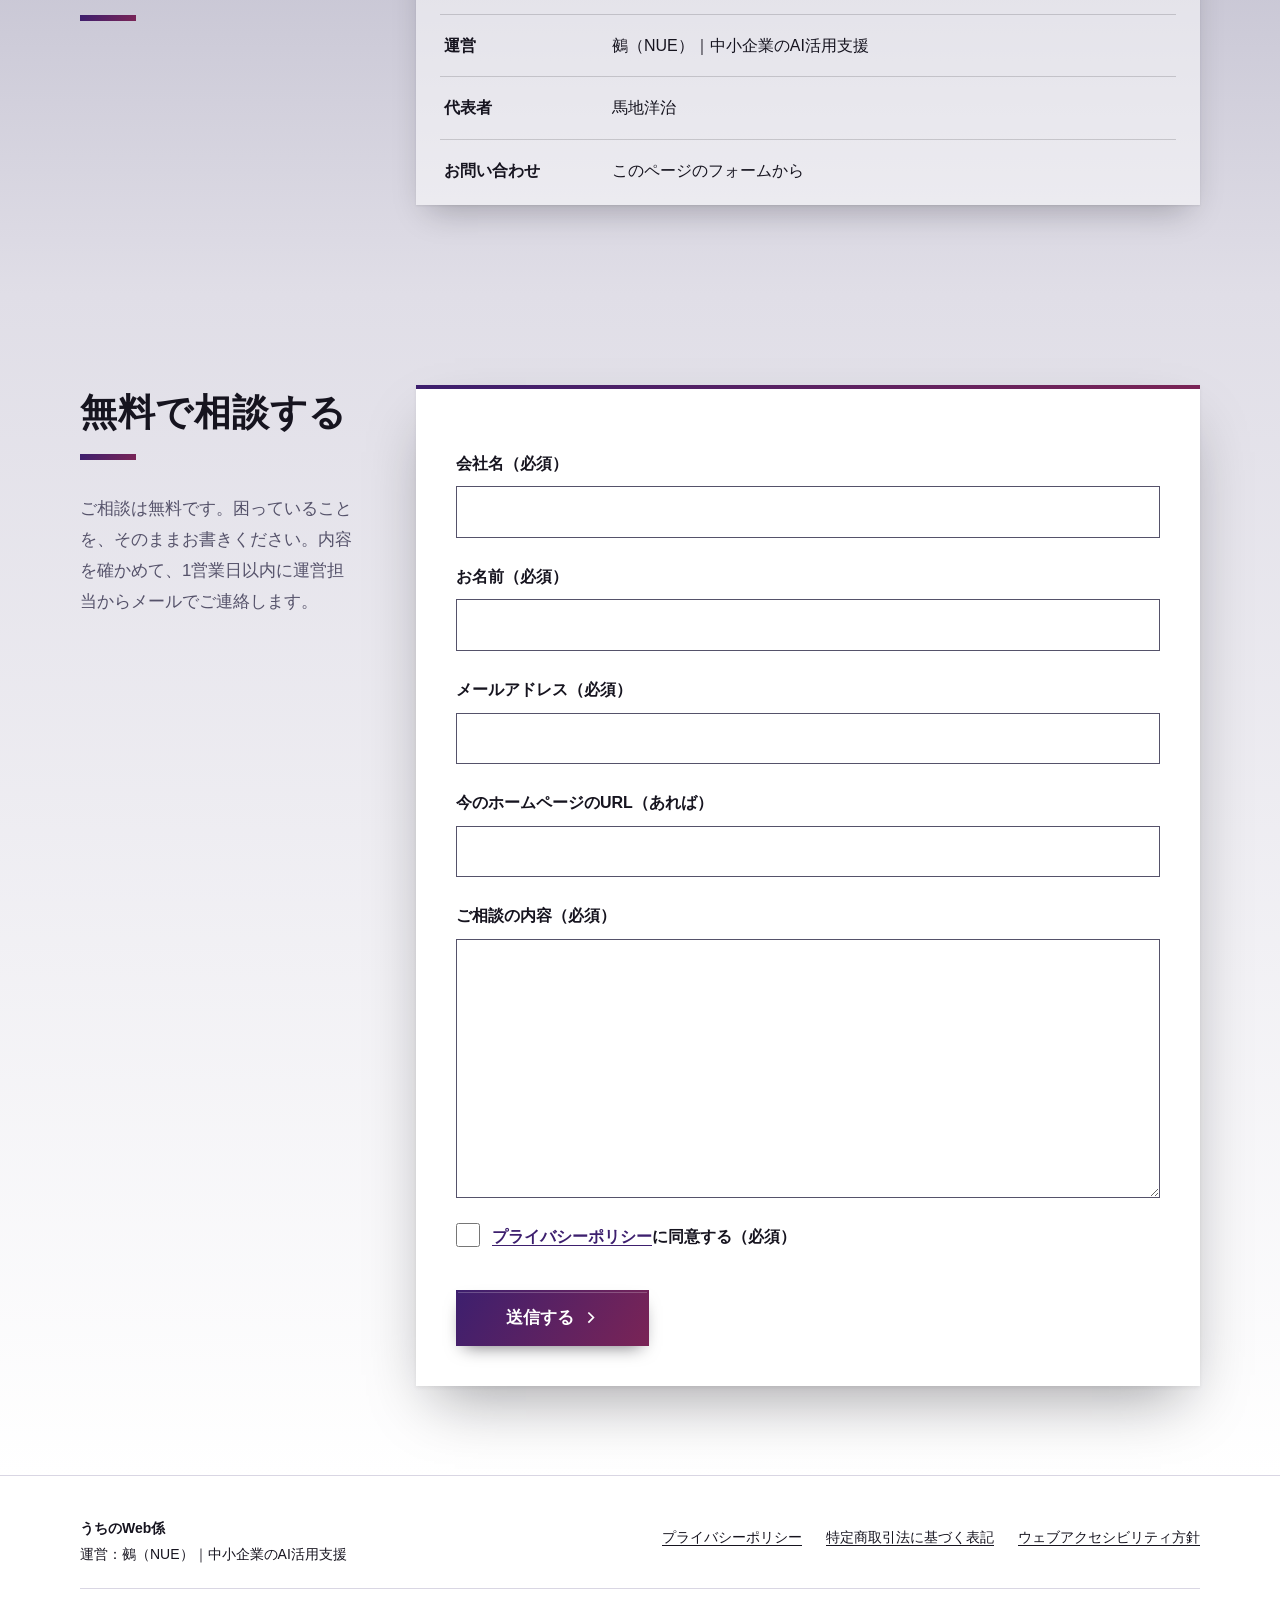
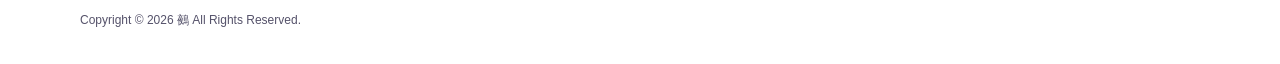
==== commit bfaae855: "特定商取引法に基づく表記のページ（/tokushoho/）・全ページのフッターにリンク・費用の「（税抜）」を外す・アクセシビリティ方針の試験したページ（案。オーナーの OK 待ち） Co-Author" ====
--- a/index.html
+++ b/index.html
@@ -206,7 +206,7 @@
     <h2 id="price-title">費用の考え方</h2>
     <ul class="bullets bullets--price">
       <li class="bullets__key"><span class="bullets__pre">ご相談は</span><strong>無料</strong><span class="bullets__post">です。</span></li>
-      <li class="bullets__key"><span class="bullets__pre">作り変えの料金は</span><strong>50,000円〜</strong><span class="bullets__post">（税抜）です。</span></li>
+      <li class="bullets__key"><span class="bullets__pre">作り変えの料金は</span><strong>50,000円〜</strong><span class="bullets__post">です。</span></li>
       <li class="bullets__key"><span class="bullets__pre">公開したあとの月々の費用は</span><strong>かかりません</strong><span class="bullets__post">（ドメイン・メールなどの実費は除きます）。</span></li>
       <li>ドメイン・メール・お問い合わせフォームなど、ほかのサービスの費用は実費のままで、上乗せしません。</li>
       <li>写真は、御社でご用意いただければ費用はかかりません。撮影の手配もでき、その場合は撮影の実費をいただきます。</li>
@@ -320,6 +320,7 @@
     </div>
     <ul class="site-footer__links">
       <li><a href="privacy/">プライバシーポリシー</a></li>
+      <li><a href="tokushoho/">特定商取引法に基づく表記</a></li>
       <li><a href="accessibility/">ウェブアクセシビリティ方針</a></li>
     </ul>
     <p class="site-footer__copy"><span lang="en">Copyright ©</span> 2026 鵺 <span lang="en">All Rights Reserved.</span></p>
--- a/assets/css/style.css
+++ b/assets/css/style.css
@@ -1491,6 +1491,12 @@
   outline-offset: 2px;
 }
 
+/* 誤りの印の枠より、フォーカスの枠を優先する（誤りのあるチェック欄にキーボードで移っても、移ったことが見えるように。JIS X 8341-3 の 2.4.7） */
+.form-check input:is(:user-invalid, [aria-invalid="true"]):focus-visible {
+  outline: 3px solid var(--c-focus);
+  outline-offset: 2px;
+}
+
 /* 入力の誤りの文（main.js が欄の下に出す。色だけに頼らず、文で知らせる） */
 .form-error {
   margin: 6px 0 0;
@@ -2771,6 +2777,15 @@
   padding: 0 20px 18px;
 }
 
+/* 表の中身に段落が複数あるとき（特定商取引法に基づく表記）、行の上下の余白を揃える */
+.spec dd > p:first-child {
+  margin-top: 0;
+}
+
+.spec dd > p:last-child {
+  margin-bottom: 0;
+}
+
 /* 運営者の表：カード */
 .spec {
   max-width: 820px;
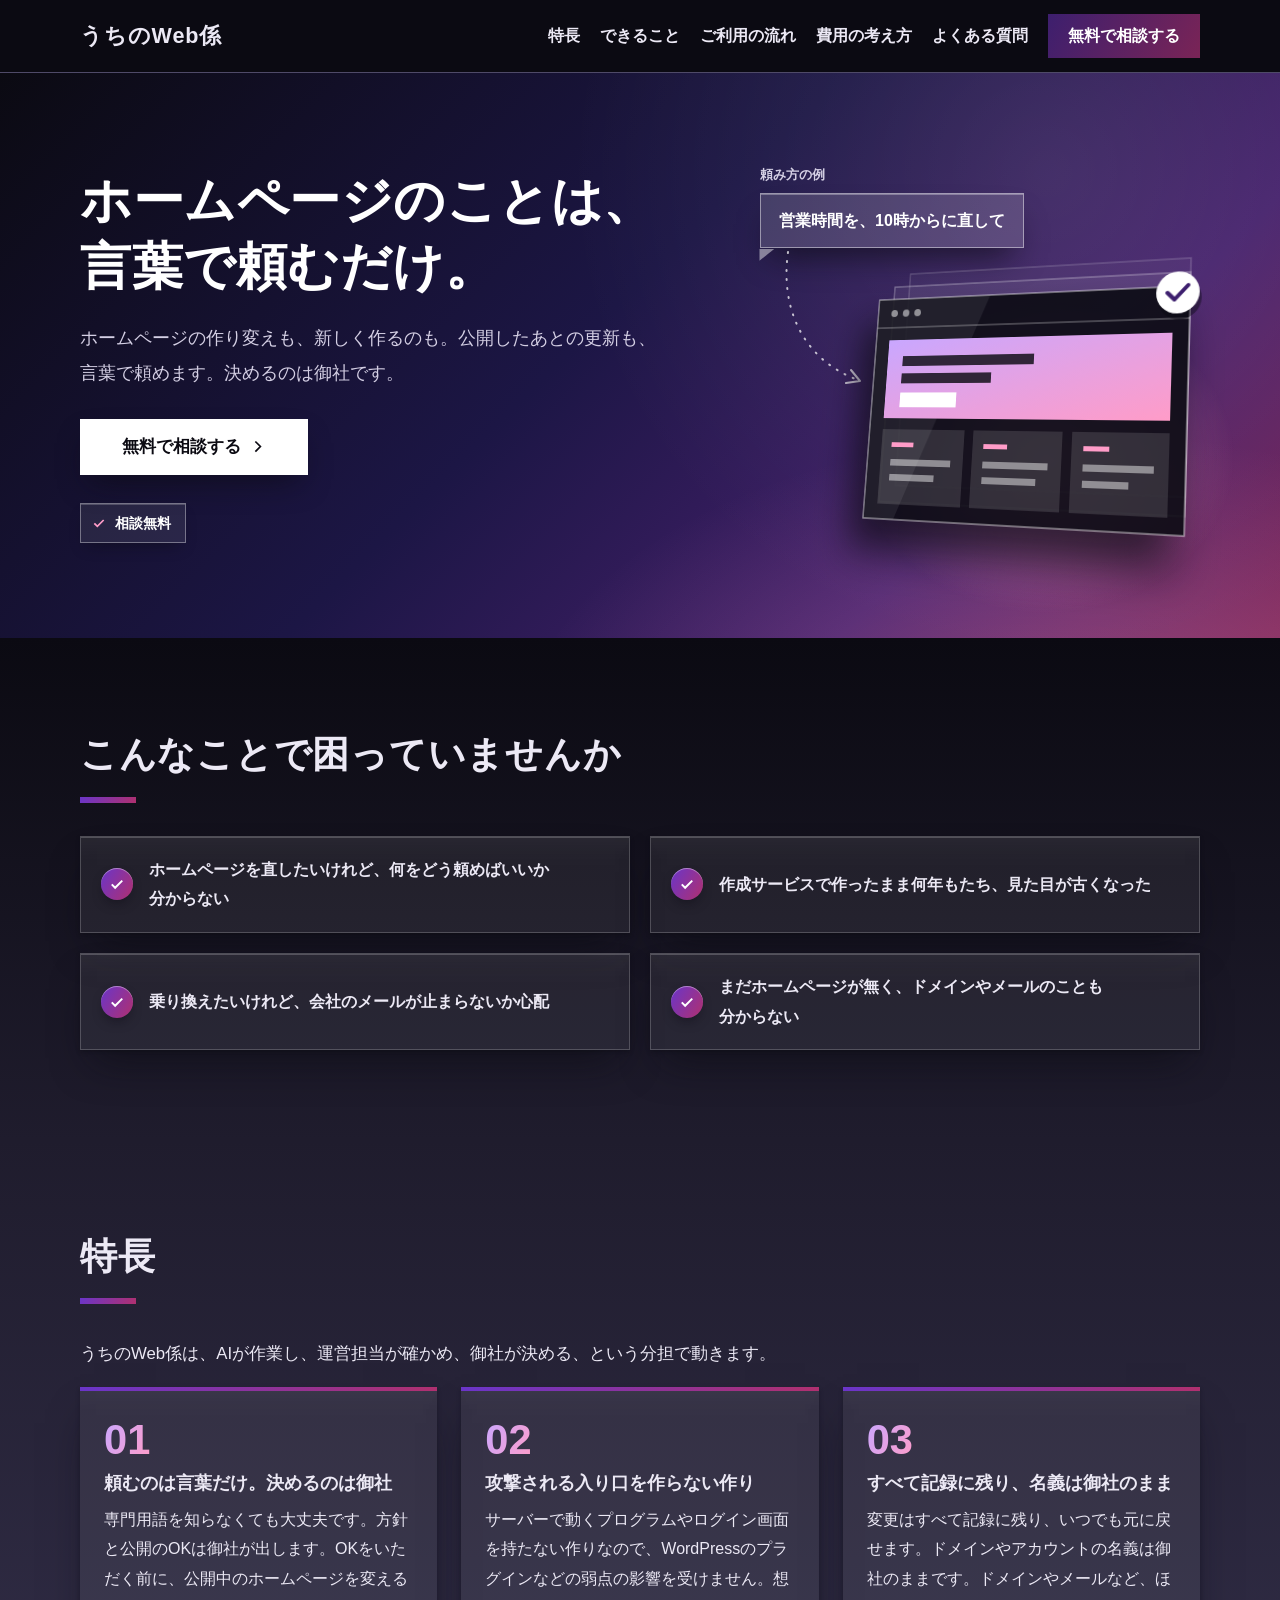
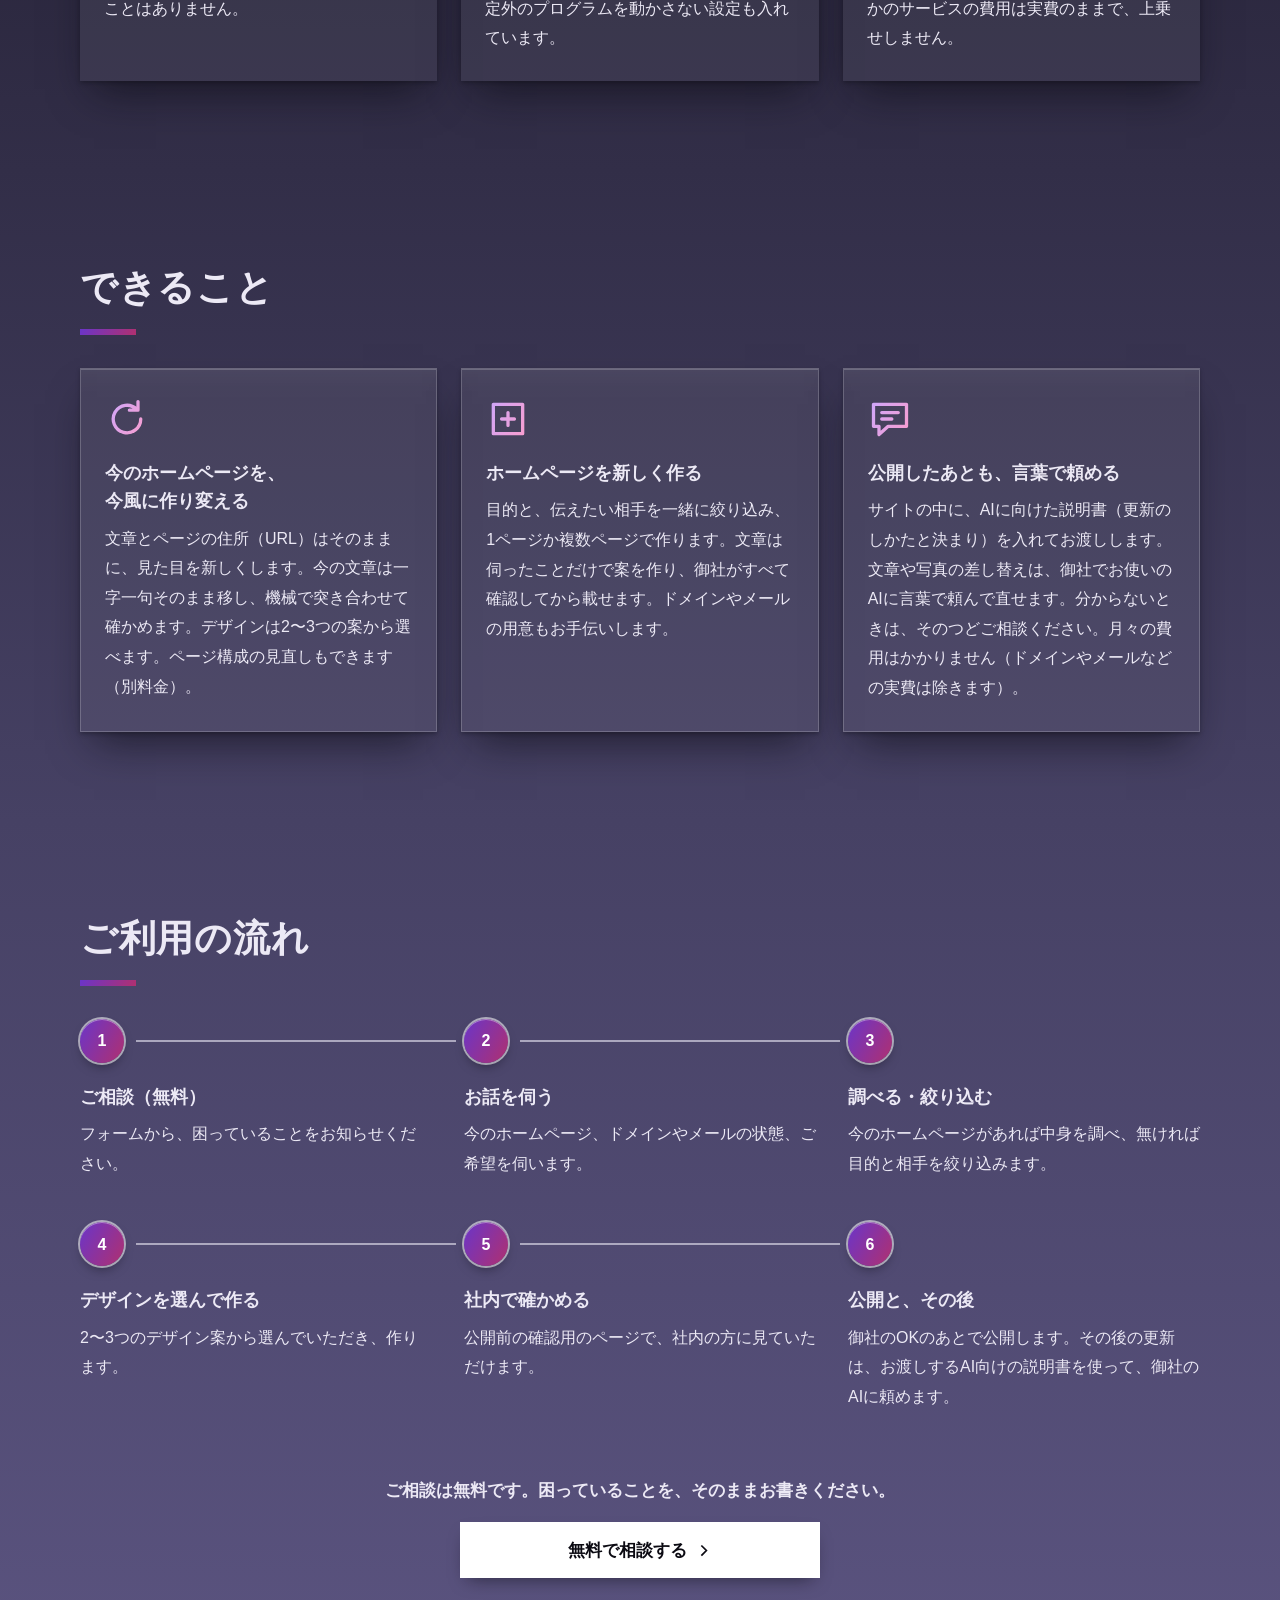
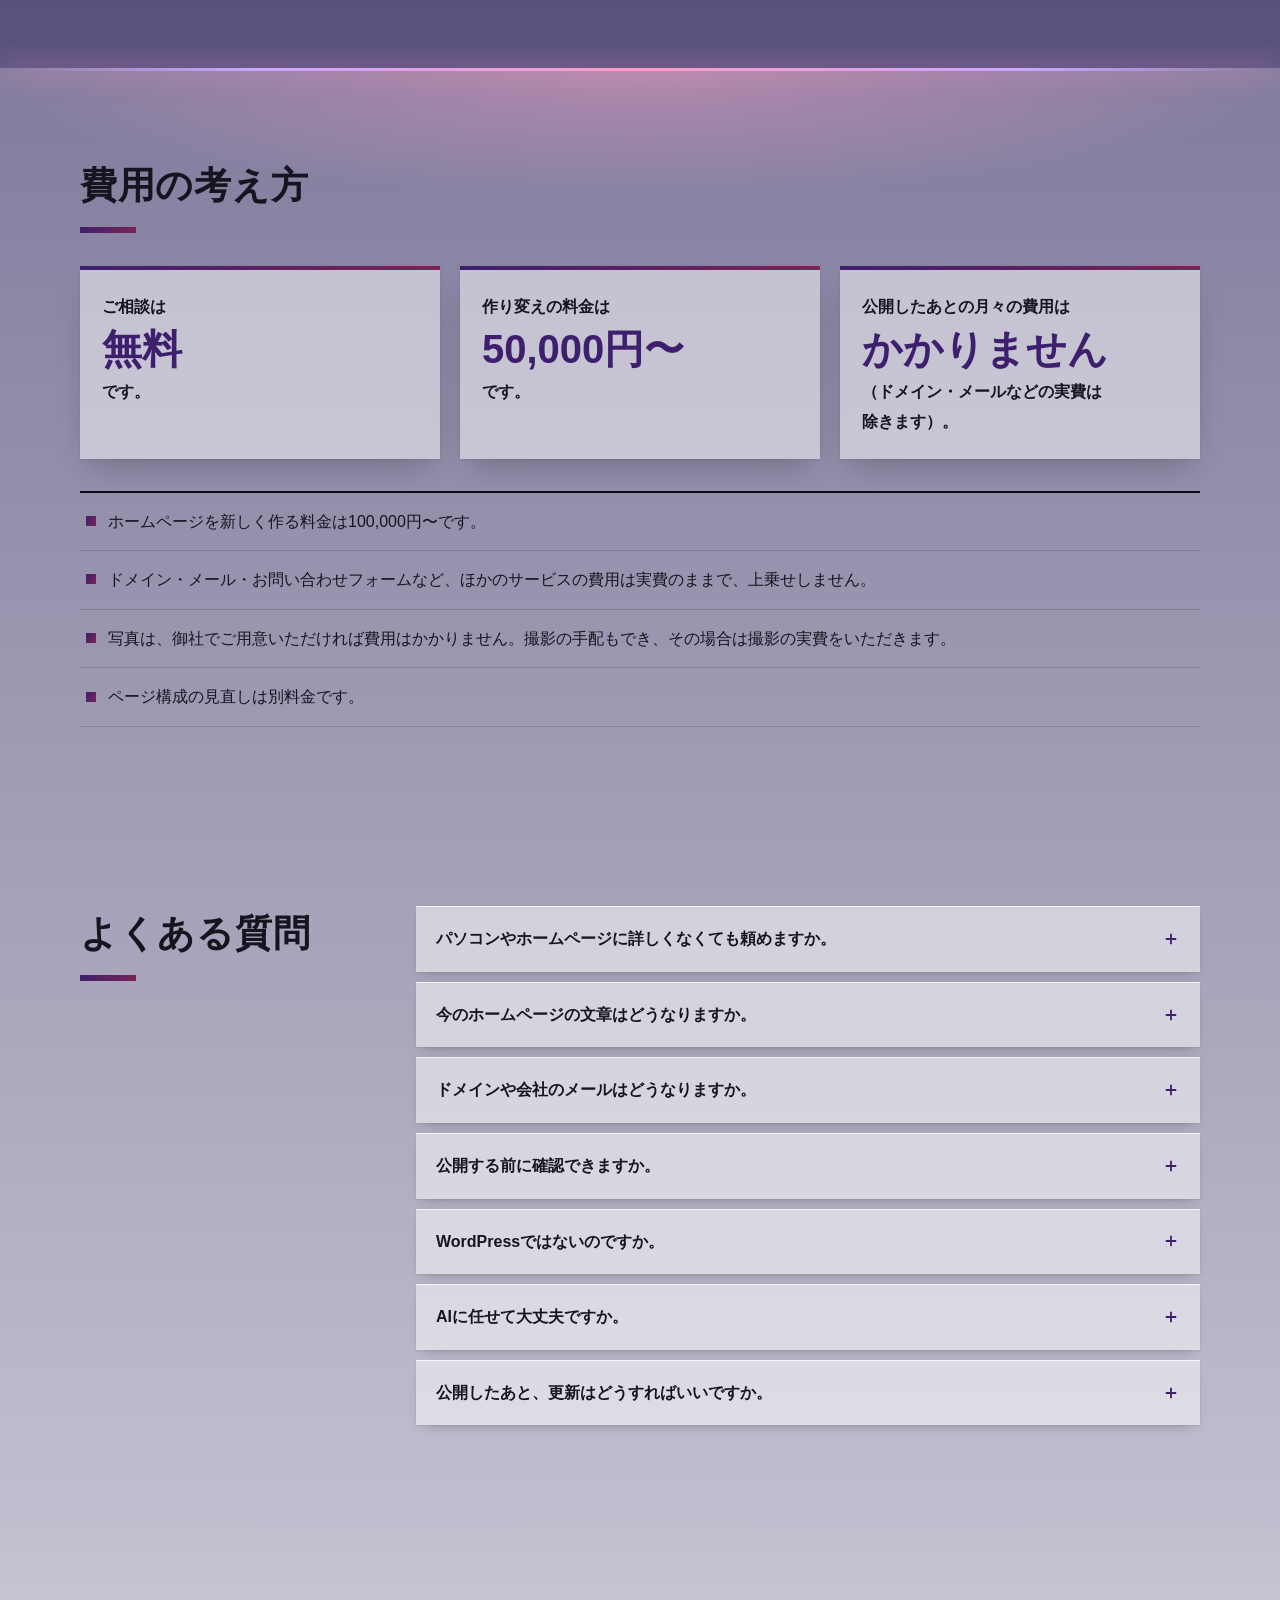
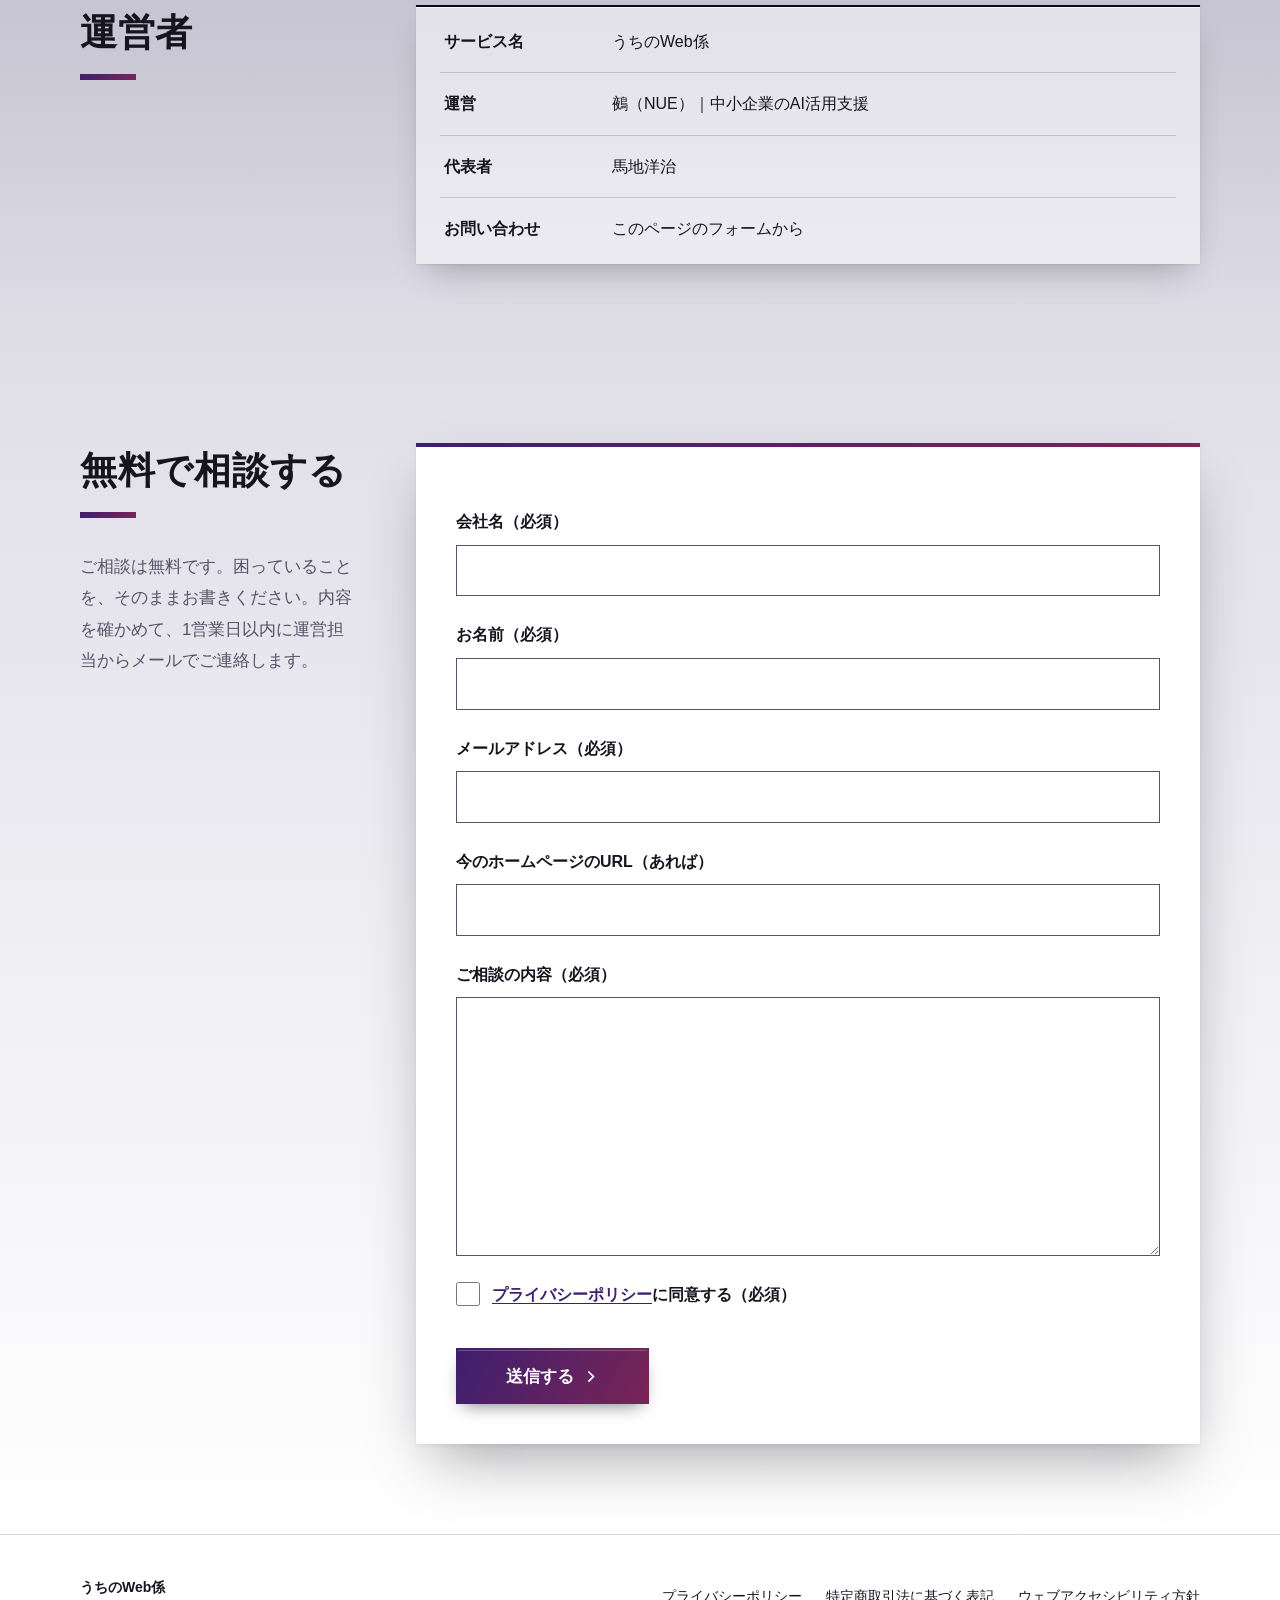
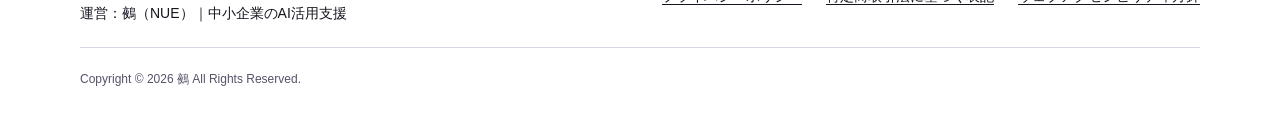
==== commit 5e22b5e6: "費用の考え方に「ホームページを新しく作る料金は100,000円〜です。」を足す（案。オーナーの OK 待ち） Co-Authored-By: Claude Opus 5.5 <noreply@anth" ====
--- a/index.html
+++ b/index.html
@@ -208,6 +208,7 @@
       <li class="bullets__key"><span class="bullets__pre">ご相談は</span><strong>無料</strong><span class="bullets__post">です。</span></li>
       <li class="bullets__key"><span class="bullets__pre">作り変えの料金は</span><strong>50,000円〜</strong><span class="bullets__post">です。</span></li>
       <li class="bullets__key"><span class="bullets__pre">公開したあとの月々の費用は</span><strong>かかりません</strong><span class="bullets__post">（ドメイン・メールなどの実費は除きます）。</span></li>
+      <li>ホームページを新しく作る料金は100,000円〜です。</li>
       <li>ドメイン・メール・お問い合わせフォームなど、ほかのサービスの費用は実費のままで、上乗せしません。</li>
       <li>写真は、御社でご用意いただければ費用はかかりません。撮影の手配もでき、その場合は撮影の実費をいただきます。</li>
       <li>ページ構成の見直しは別料金です。</li>
